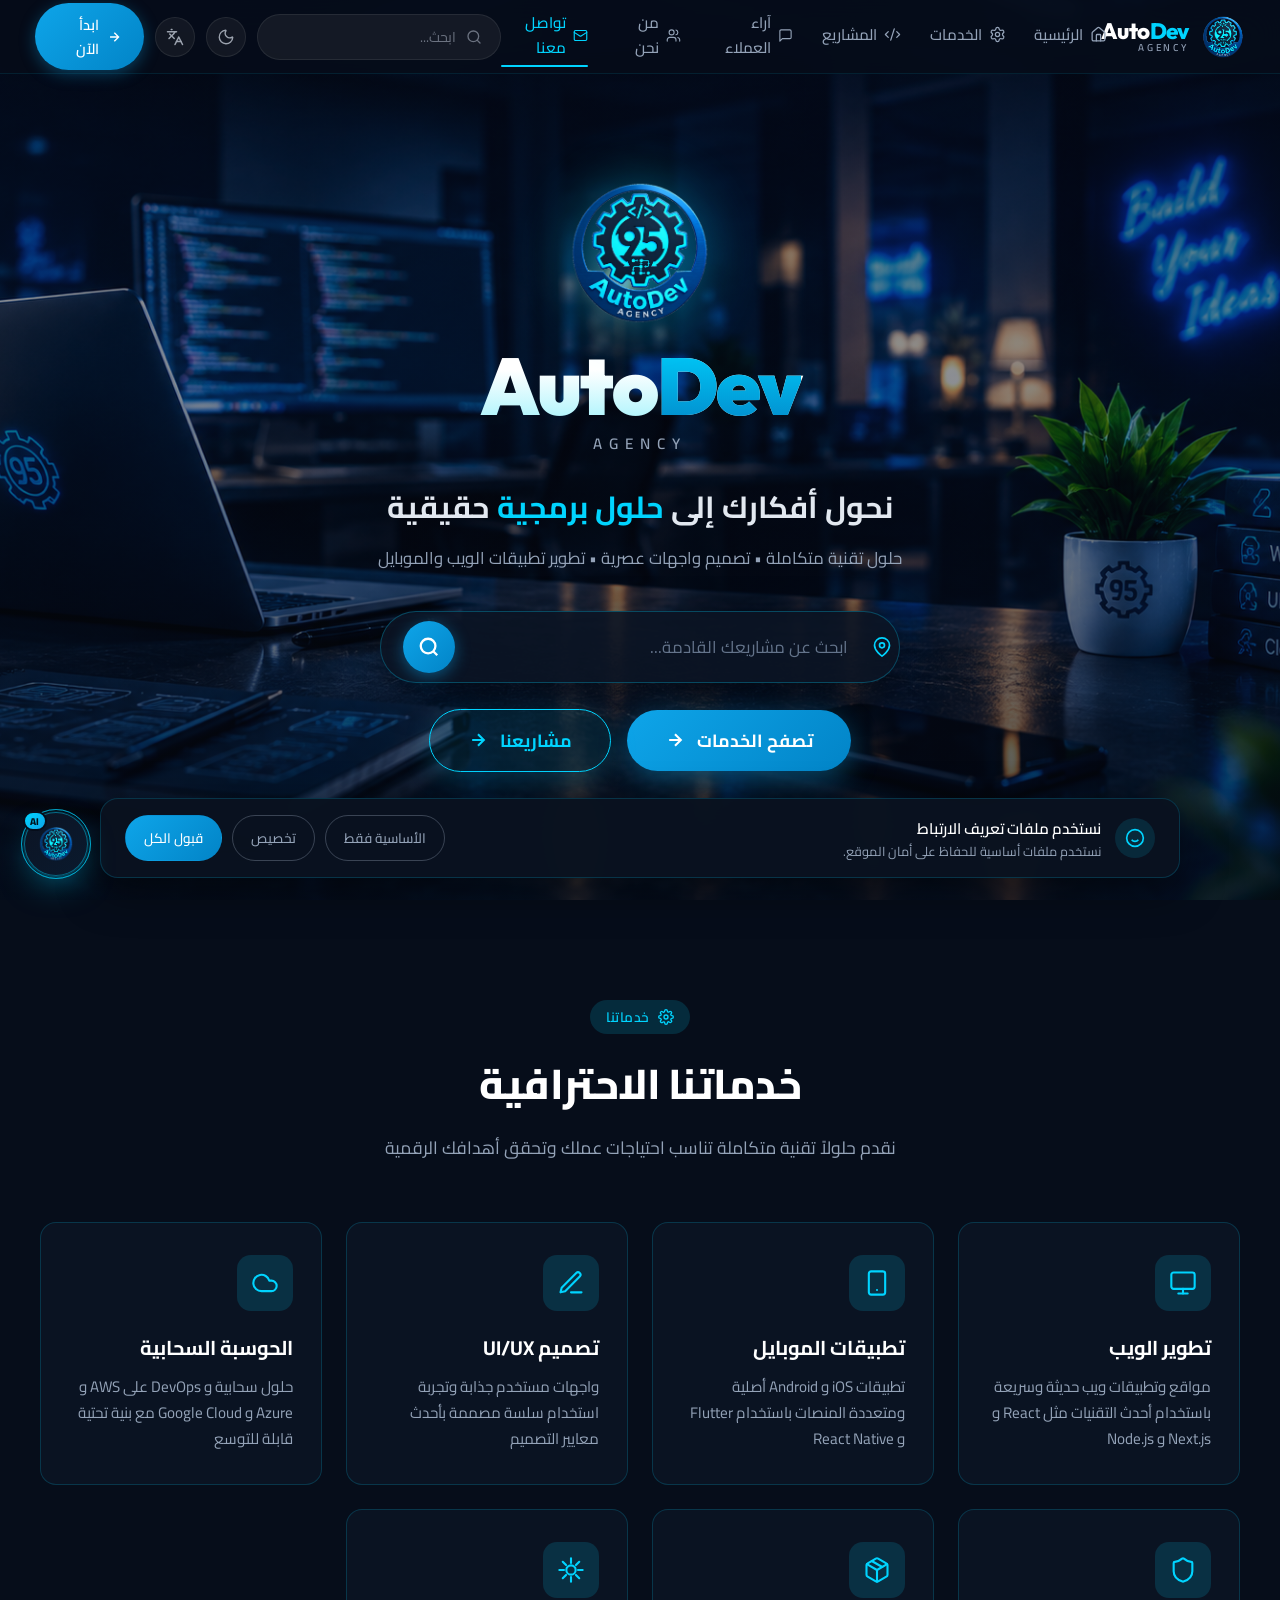
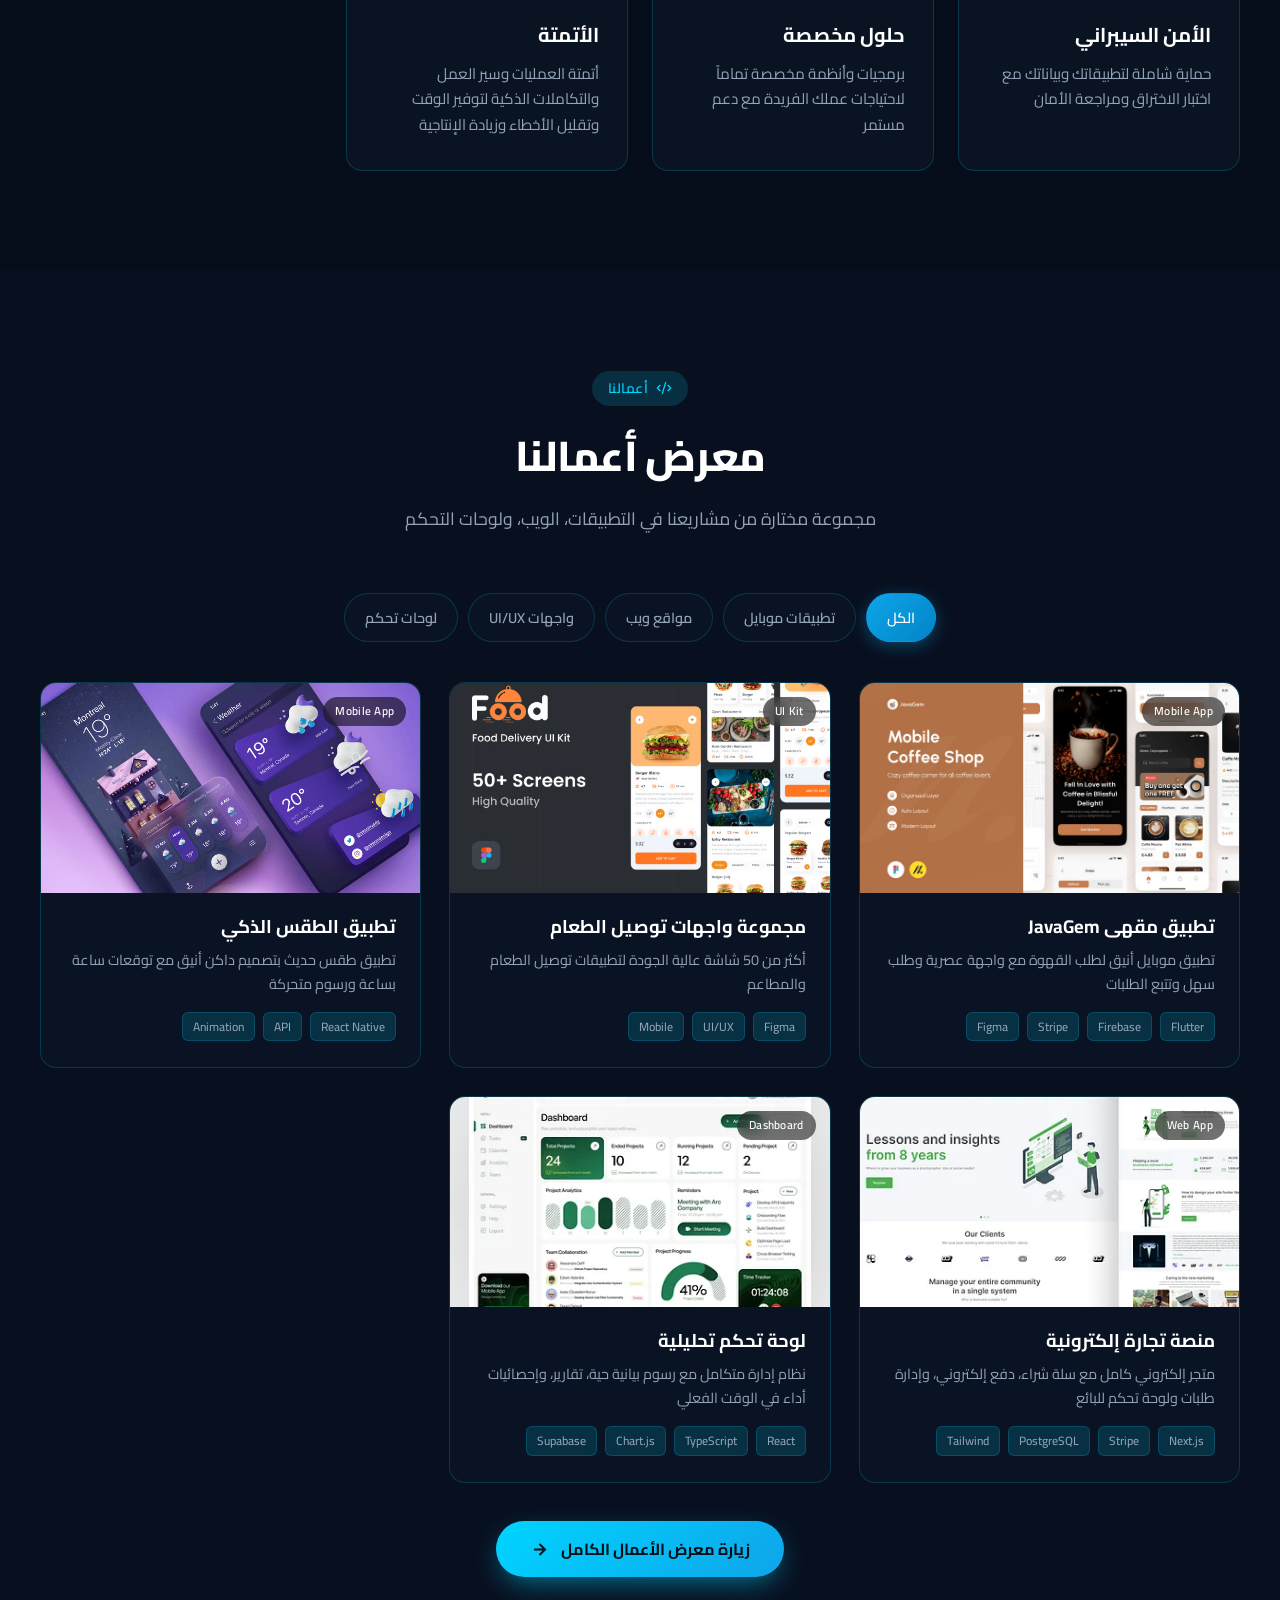
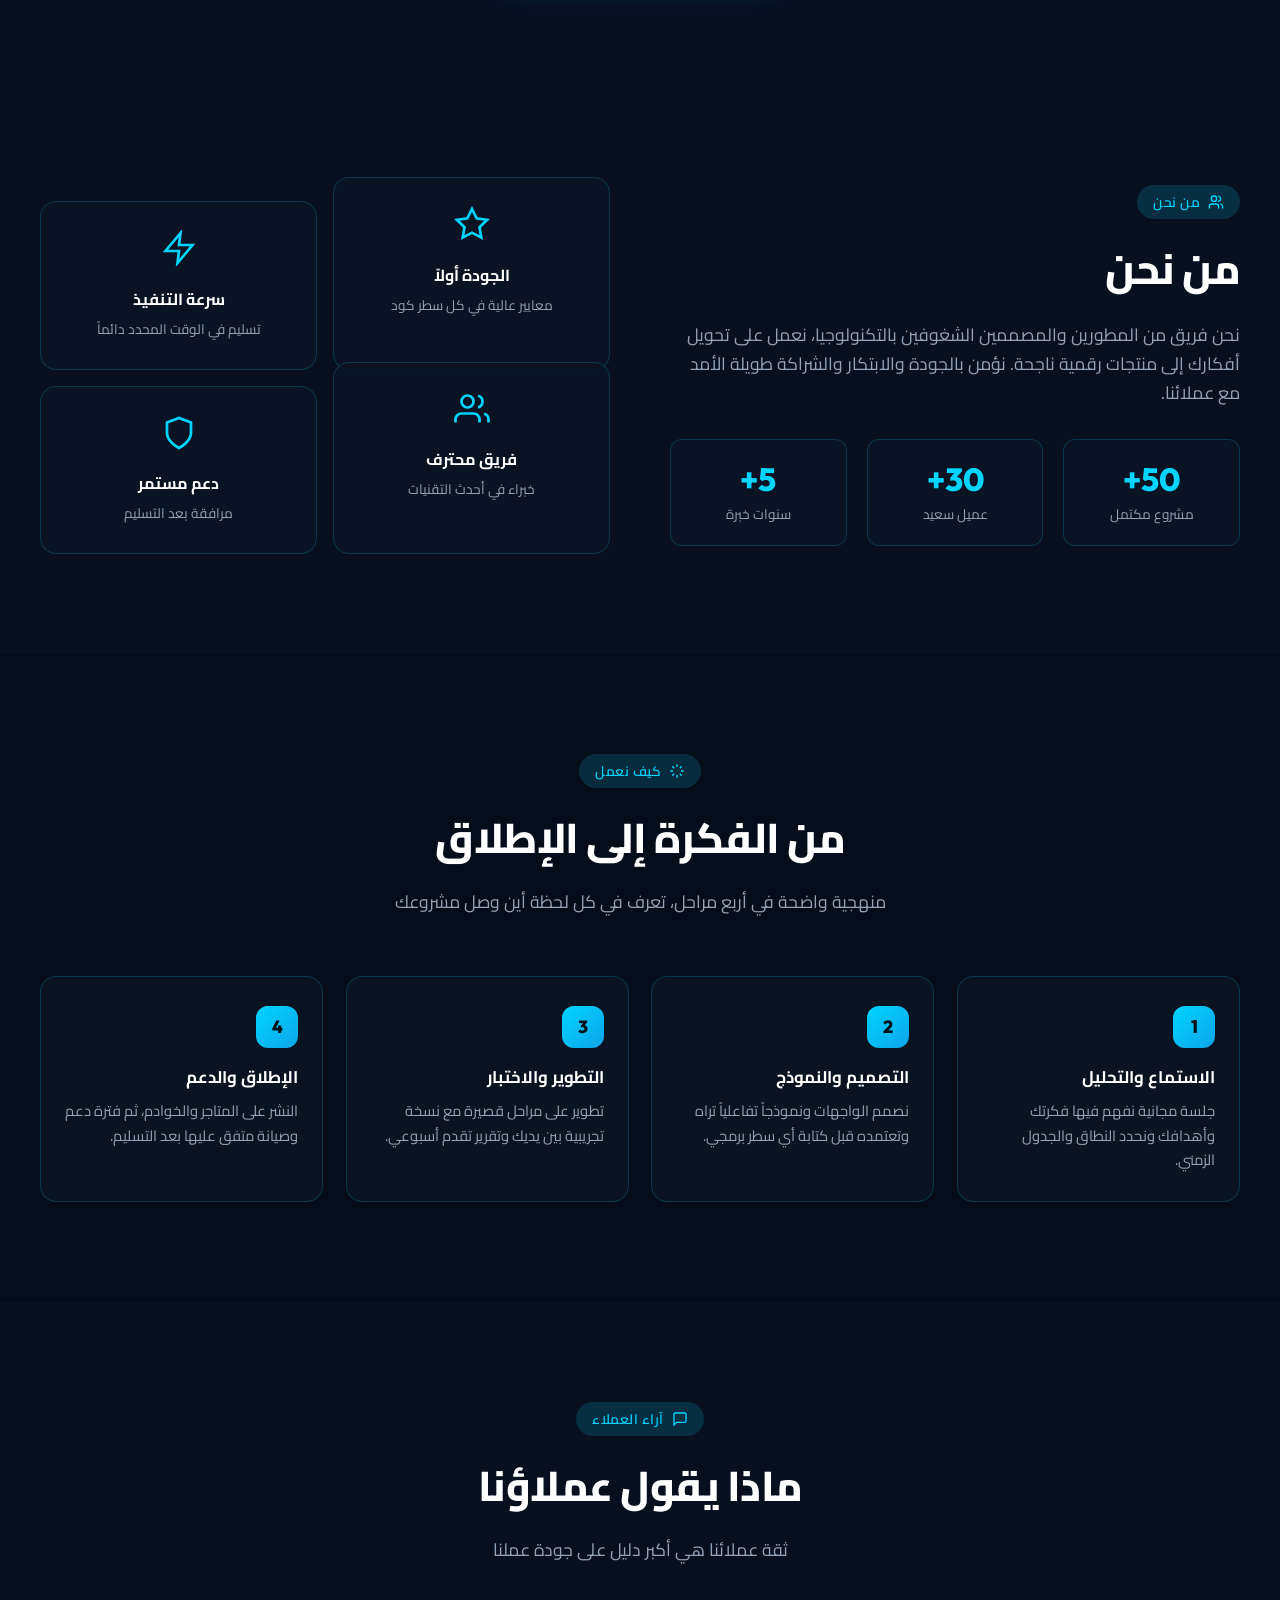
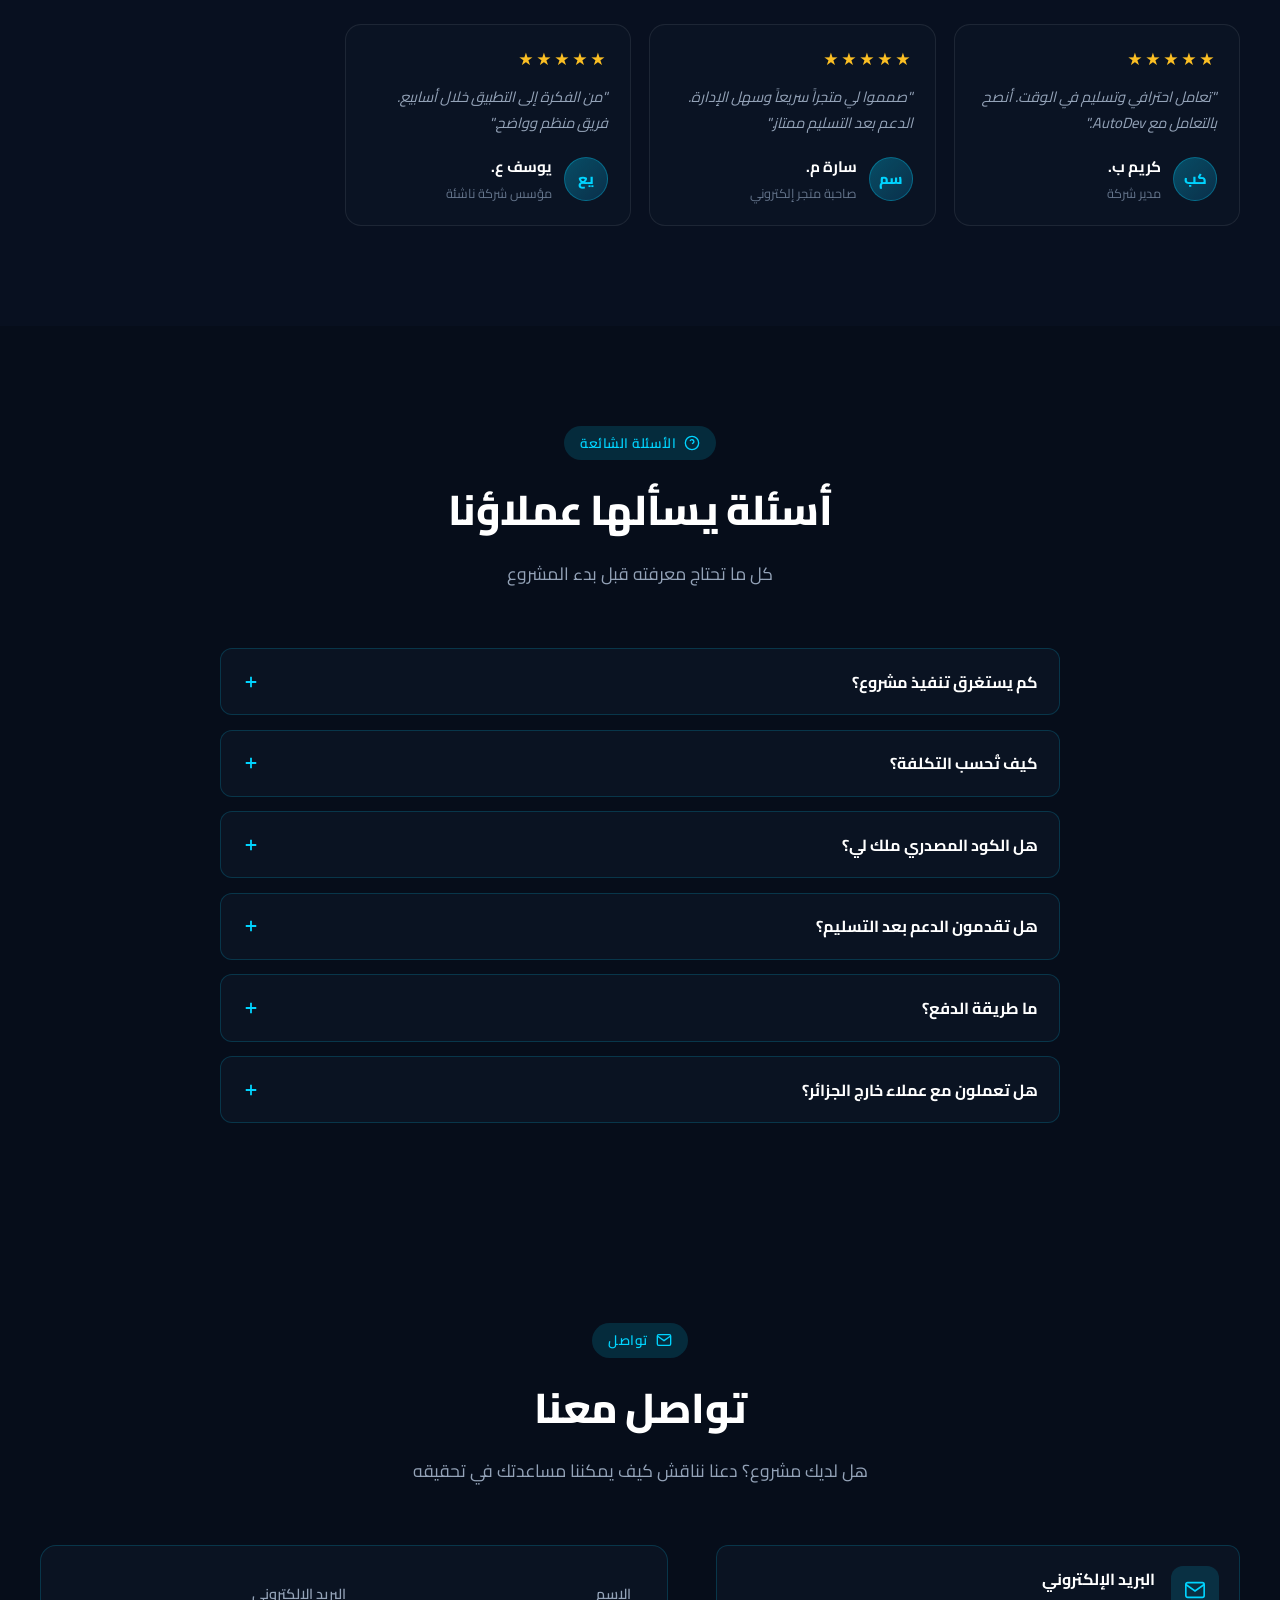
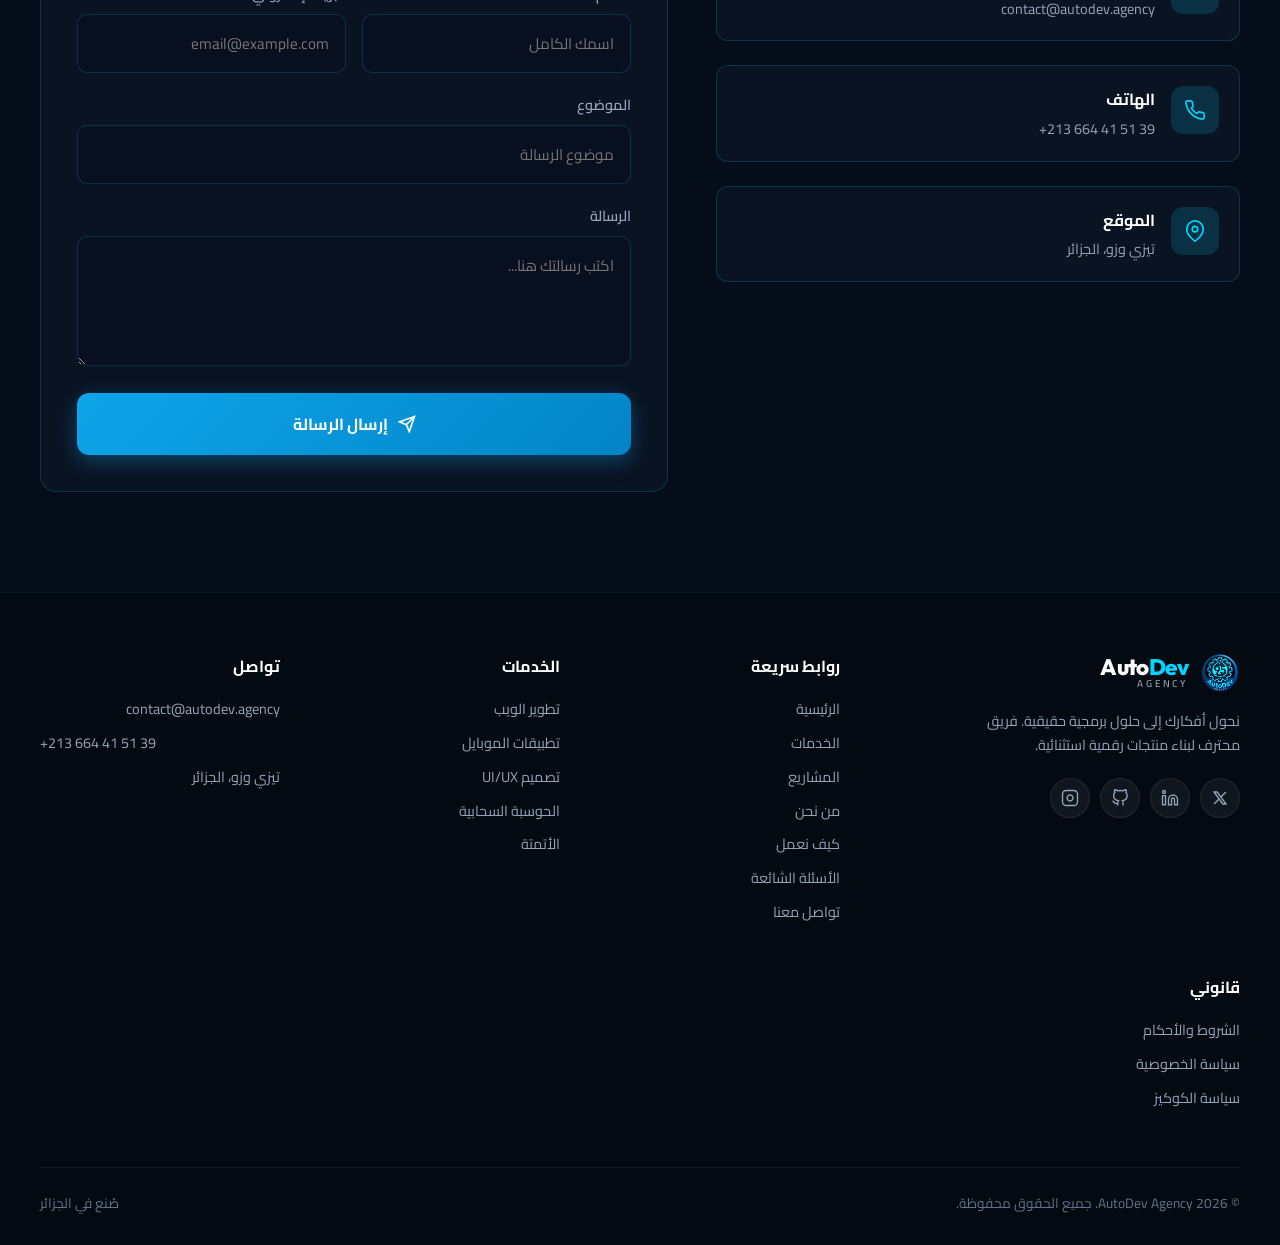
==== index.html @ 72cf80f8 "Add files via upload" ====
<!DOCTYPE html>
<html lang="ar" dir="rtl">
<head>
  <meta charset="UTF-8" />
  <meta name="viewport" content="width=device-width, initial-scale=1.0" />
  <title>AutoDev Agency | تطوير مواقع وتطبيقات في الجزائر — تيزي وزو</title>
  <meta name="description" content="AutoDev Agency وكالة برمجيات في تيزي وزو، الجزائر: تطوير مواقع، تطبيقات موبايل، لوحات تحكم، أتمتة وتصميم UI/UX باحتراف." />
  <meta name="keywords" content="تطوير مواقع الجزائر, تطبيقات موبايل, لوحات تحكم, برمجة تيزي وزو, UI UX, أتمتة, AutoDev Agency, agence web Algérie, développement mobile" />
  <meta name="author" content="AutoDev Agency" />
  <meta name="robots" content="index, follow, max-image-preview:large" />
  <meta name="googlebot" content="index, follow" />
  <link rel="canonical" href="https://autodev.agency/" />
  <meta name="geo.region" content="DZ-15" />
  <meta name="geo.placename" content="Tizi Ouzou" />
  <meta name="language" content="Arabic" />
  <link rel="alternate" hreflang="ar" href="https://autodev.agency/" />
  <link rel="alternate" hreflang="fr" href="https://autodev.agency/?lang=fr" />
  <link rel="alternate" hreflang="en" href="https://autodev.agency/?lang=en" />
  <link rel="alternate" hreflang="x-default" href="https://autodev.agency/" />

  <!-- Favicon -->
  <link rel="icon" href="assets/logo-transparent.png" type="image/png">
  <link rel="apple-touch-icon" href="assets/logo-transparent.png">
  <meta name="theme-color" content="#00d4ff">

  <!-- Open Graph / Facebook / WhatsApp / LinkedIn -->
  <meta property="og:type" content="website">
  <meta property="og:site_name" content="AutoDev Agency">
  <meta property="og:title" content="AutoDev Agency | تطوير مواقع وتطبيقات في الجزائر">
  <meta property="og:description" content="وكالة برمجيات في تيزي وزو: مواقع، تطبيقات موبايل، لوحات تحكم وأتمتة. AutoDev Agency — Algérie.">
  <meta property="og:image" content="assets/preview.png">
  <meta property="og:image:width" content="1686">
  <meta property="og:image:height" content="933">
  <meta property="og:image:alt" content="AutoDev Agency">
  <meta property="og:url" content="https://autodev.agency/">
  <meta property="og:locale" content="ar_AR">
  <meta property="og:locale:alternate" content="fr_FR">
  <meta property="og:locale:alternate" content="en_US">

  <!-- Twitter / X -->
  <meta name="twitter:card" content="summary_large_image">
  <meta name="twitter:title" content="AutoDev Agency | تطوير مواقع وتطبيقات في الجزائر">
  <meta name="twitter:description" content="وكالة برمجيات في تيزي وزو: مواقع، تطبيقات موبايل، لوحات تحكم وأتمتة. AutoDev Agency — Algérie.">
  <meta name="twitter:image" content="assets/preview.png">
  <link rel="preconnect" href="https://fonts.googleapis.com">
  <link rel="preconnect" href="https://fonts.gstatic.com" crossorigin>
  <link href="https://fonts.googleapis.com/css2?family=Cairo:wght@400;500;600;700;800;900&family=Inter:wght@400;500;600;700;800;900&family=Outfit:wght@500;600;700;800;900&display=swap" rel="stylesheet">
  <style>
    :root {
      --bg: #060d1a;
      --bg-alt: #081020;
      --bg-card: rgba(12, 20, 36, 0.9);
      --bg-card-solid: #0c1424;
      --cyan: #00d4ff;
      --cyan-dim: rgba(0, 212, 255, 0.15);
      --blue: #0ea5e9;
      --blue-dark: #0284c7;
      --orange: #f97316;
      --text: #ffffff;
      --text-sec: #94a3b8;
      --text-muted: #64748b;
      --border: rgba(0, 212, 255, 0.18);
      --header-h: 74px;
      --radius: 16px;
      --radius-sm: 12px;
      --shadow: 0 8px 32px rgba(0, 0, 0, 0.35);
      --shadow-sm: 0 4px 16px rgba(0, 0, 0, 0.2);
      --card-hover-shadow: 0 20px 40px rgba(0, 0, 0, 0.3), 0 0 40px rgba(0, 212, 255, 0.08);
    }

    * { margin: 0; padding: 0; box-sizing: border-box; }
    html { scroll-behavior: smooth; }

    body {
      font-family: 'Cairo', 'Inter', system-ui, sans-serif;
      background: var(--bg);
      color: var(--text);
      min-height: 100vh;
      overflow-x: hidden;
      line-height: 1.65;
    }

    img { max-width: 100%; display: block; }
    a { color: inherit; text-decoration: none; }
    button { font-family: inherit; cursor: pointer; border: none; background: none; }

    /* ========== HEADER ========== */
    .header {
      position: fixed;
      top: 0; left: 0; right: 0;
      height: var(--header-h);
      background: rgba(6, 13, 26, 0.92);
      backdrop-filter: blur(18px);
      border-bottom: 1px solid rgba(0, 212, 255, 0.1);
      z-index: 1000;
      display: flex;
      align-items: center;
      justify-content: space-between;
      padding: 0 2.2rem;
    }

    .logo-area {
      display: flex;
      align-items: center;
      gap: 12px;
    }

    .logo-icon {
      width: 44px;
      height: 44px;
      object-fit: contain;
    }

    .logo-text { display: flex; flex-direction: column; line-height: 1.05; }
    .logo-text .brand {
      font-family: 'Outfit', 'Inter', sans-serif;
      font-size: 1.4rem;
      font-weight: 800;
      letter-spacing: -0.6px;
    }
    .logo-text .brand span { color: var(--cyan); }
    .logo-text .agency {
      font-size: 0.62rem;
      font-weight: 600;
      letter-spacing: 2.8px;
      color: var(--text-sec);
      text-transform: uppercase;
    }

    .nav {
      display: flex;
      align-items: center;
      gap: 1.8rem;
    }

    .nav a {
      color: var(--text-sec);
      font-size: 0.95rem;
      font-weight: 500;
      display: flex;
      align-items: center;
      gap: 7px;
      transition: color 0.2s;
      position: relative;
      padding-bottom: 3px;
    }

    .nav a:hover, .nav a.active { color: var(--cyan); }
    .nav a.active::after {
      content: '';
      position: absolute;
      bottom: -4px; left: 0; right: 0;
      height: 2px;
      background: var(--cyan);
      border-radius: 2px;
    }
    .nav a svg { width: 17px; height: 17px; }

    .header-actions {
      display: flex;
      align-items: center;
      gap: 11px;
    }

    .search-header {
      display: flex;
      align-items: center;
      background: rgba(30, 35, 45, 0.6);
      border: 1px solid rgba(255, 255, 255, 0.08);
      border-radius: 50px;
      padding: 9px 18px;
      gap: 10px;
      min-width: 190px;
      transition: all 0.2s;
    }
    .search-header:focus-within {
      border-color: rgba(0, 212, 255, 0.4);
      background: rgba(30, 35, 45, 0.85);
    }
    .search-header input {
      background: transparent;
      border: none;
      outline: none;
      color: var(--text);
      font-size: 0.875rem;
      width: 100%;
      font-family: inherit;
    }
    .search-header input::placeholder { color: #6b7280; }
    .search-header svg { color: #6b7280; flex-shrink: 0; }

    .icon-btn {
      background: rgba(30, 35, 45, 0.55);
      border: 1px solid rgba(255, 255, 255, 0.08);
      border-radius: 50%;
      color: #9ca3af;
      width: 40px;
      height: 40px;
      display: flex;
      align-items: center;
      justify-content: center;
      transition: all 0.2s;
      flex-shrink: 0;
    }
    .icon-btn:hover {
      border-color: rgba(0, 212, 255, 0.35);
      color: var(--cyan);
      background: rgba(0, 212, 255, 0.08);
    }
    .icon-btn svg { width: 18px; height: 18px; }

    .btn-cta {
      background: linear-gradient(135deg, var(--blue), var(--blue-dark));
      color: white;
      border-radius: 50px;
      padding: 10px 22px;
      font-size: 0.9rem;
      font-weight: 600;
      display: flex;
      align-items: center;
      gap: 8px;
      transition: all 0.25s;
      box-shadow: 0 4px 16px rgba(14, 165, 233, 0.35);
    }
    .btn-cta:hover {
      transform: translateY(-1px);
      box-shadow: 0 6px 22px rgba(14, 165, 233, 0.5);
    }

    /* Language */
    .lang-switcher { position: relative; }
    .lang-dropdown {
      position: absolute;
      top: calc(100% + 10px);
      right: 0;
      background: #1c1f26;
      border: 1px solid rgba(255, 255, 255, 0.08);
      border-radius: 14px;
      min-width: 180px;
      opacity: 0;
      visibility: hidden;
      transform: translateY(-8px) scale(0.96);
      transition: all 0.22s cubic-bezier(0.16, 1, 0.3, 1);
      z-index: 200;
      box-shadow: 0 16px 40px rgba(0,0,0,0.45);
      padding: 6px;
    }
    [dir="ltr"] .lang-dropdown { right: auto; left: 0; }
    .lang-switcher.open .lang-dropdown {
      opacity: 1;
      visibility: visible;
      transform: translateY(0) scale(1);
    }
    .lang-dropdown button {
      width: 100%;
      color: #9ca3af;
      padding: 11px 14px;
      font-size: 0.9rem;
      display: flex;
      align-items: center;
      gap: 12px;
      border-radius: 10px;
      transition: all 0.15s;
    }
    .lang-dropdown button:hover { background: rgba(255,255,255,0.06); color: #e5e7eb; }
    .lang-dropdown button.active { background: rgba(14, 165, 233, 0.12); color: #0ea5e9; }
    .lang-dropdown .flag-icon {
      width: 32px; height: 32px; min-width: 32px;
      display: flex; align-items: center; justify-content: center;
      border-radius: 50%; overflow: hidden; flex-shrink: 0;
      border: 1px solid rgba(255,255,255,0.1);
    }
    .lang-dropdown .flag-icon svg {
      width: 100%; height: 100%;
      transform: scale(1.35);
      border-radius: 50%;
    }
    .lang-dropdown .lang-name { flex: 1; text-align: start; font-weight: 500; }
    .lang-dropdown .lang-code { font-size: 0.75rem; font-weight: 600; opacity: 0.6; }

    /* Theme Modal */
    .modal-overlay {
      position: fixed; inset: 0;
      background: rgba(0, 0, 0, 0.6);
      backdrop-filter: blur(8px);
      z-index: 9999;
      display: flex; align-items: center; justify-content: center;
      opacity: 0; visibility: hidden; pointer-events: none;
      transition: all 0.25s ease;
    }
    .modal-overlay.open { opacity: 1; visibility: visible; pointer-events: auto; }
    .theme-modal {
      background: #1c1f26;
      border: 1px solid rgba(255,255,255,0.08);
      border-radius: 16px;
      width: 320px;
      padding: 20px;
      box-shadow: 0 20px 50px rgba(0,0,0,0.5);
      transform: scale(0.95);
      transition: transform 0.25s;
    }
    .modal-overlay.open .theme-modal { transform: scale(1); }
    .theme-modal-header {
      display: flex; align-items: center; justify-content: space-between;
      margin-bottom: 18px;
    }
    .theme-modal-header h3 {
      font-size: 1rem; font-weight: 600;
      display: flex; align-items: center; gap: 8px; color: #e5e7eb;
    }
    .theme-modal-close {
      color: #9ca3af; width: 28px; height: 28px;
      display: flex; align-items: center; justify-content: center;
      border-radius: 8px; transition: all 0.15s;
    }
    .theme-modal-close:hover { background: rgba(255,255,255,0.08); color: white; }
    .theme-options {
      display: grid; grid-template-columns: 1fr 1fr;
      gap: 10px; margin-bottom: 18px;
    }
    .theme-option {
      background: #272b33;
      border: 2px solid transparent;
      border-radius: 12px;
      padding: 16px 10px;
      display: flex; flex-direction: column; align-items: center; gap: 8px;
      color: #9ca3af; font-size: 0.85rem; font-weight: 500;
      transition: all 0.2s;
    }
    .theme-option:hover { background: #2f343e; color: #e5e7eb; }
    .theme-option.active {
      border-color: #0ea5e9;
      background: rgba(14, 165, 233, 0.12);
      color: #0ea5e9;
    }
    .theme-option svg { width: 22px; height: 22px; }
    .theme-done-btn {
      width: 100%;
      background: linear-gradient(135deg, #0ea5e9, #0284c7);
      color: white;
      border-radius: 12px;
      padding: 13px;
      font-size: 0.95rem; font-weight: 600;
      display: flex; align-items: center; justify-content: center; gap: 8px;
      transition: all 0.2s;
      box-shadow: 0 4px 14px rgba(14, 165, 233, 0.35);
    }
    .theme-done-btn:hover {
      background: linear-gradient(135deg, #0284c7, #0369a1);
    }

    /* Hamburger */
    .hamburger {
      display: none;
      align-items: center; justify-content: center;
      width: 40px; height: 40px;
      background: rgba(30, 35, 45, 0.7);
      border: 1px solid rgba(255,255,255,0.08);
      border-radius: 50%;
      transition: all 0.25s;
      z-index: 1100;
    }
    .hamburger:hover { border-color: rgba(0,212,255,0.35); background: rgba(0,212,255,0.08); }
    .hamburger svg { width: 22px; height: 22px; color: #9ca3af; transition: all 0.3s; }
    .hamburger:hover svg, .hamburger.active svg { color: #00d4ff; }
    .hamburger.active svg { transform: rotate(180deg); }

    .mobile-menu {
      position: fixed; top: 0; right: -100%;
      width: min(320px, 85vw); height: 100vh;
      background: #0c1220;
      border-left: 1px solid rgba(0,212,255,0.12);
      z-index: 1050;
      padding: 90px 24px 40px;
      transition: right 0.35s cubic-bezier(0.16, 1, 0.3, 1);
      display: flex; flex-direction: column; gap: 8px;
      box-shadow: -20px 0 50px rgba(0,0,0,0.5);
      overflow-y: auto;
    }
    [dir="rtl"] .mobile-menu {
      right: auto; left: -100%;
      border-left: none;
      border-right: 1px solid rgba(0,212,255,0.12);
      box-shadow: 20px 0 50px rgba(0,0,0,0.5);
      transition: left 0.35s cubic-bezier(0.16, 1, 0.3, 1);
    }
    .mobile-menu.open { right: 0; }
    [dir="rtl"] .mobile-menu.open { left: 0; }
    .mobile-menu-overlay {
      position: fixed; inset: 0;
      background: rgba(0,0,0,0.55);
      backdrop-filter: blur(4px);
      z-index: 1040;
      opacity: 0; visibility: hidden;
      transition: all 0.3s;
    }
    .mobile-menu-overlay.open { opacity: 1; visibility: visible; }
    .mobile-menu a {
      display: flex; align-items: center; gap: 14px;
      padding: 14px 16px;
      color: #94a3b8;
      font-size: 1.05rem; font-weight: 500;
      border-radius: 12px;
      transition: all 0.2s;
    }
    .mobile-menu a:hover, .mobile-menu a.active {
      background: rgba(0,212,255,0.1); color: #00d4ff;
    }
    .mobile-menu a svg { width: 20px; height: 20px; flex-shrink: 0; }
    .mobile-menu-divider {
      height: 1px; background: rgba(255,255,255,0.06); margin: 12px 0;
    }

    /* ========== HERO ========== */
    .hero {
      position: relative;
      min-height: 100vh;
      padding-top: var(--header-h);
      display: flex;
      align-items: center;
      justify-content: center;
      overflow: hidden;
      background-color: #060d1a;
      background-image: url('assets/hero-bg.png');
      background-size: cover;
      background-position: center center;
      background-repeat: no-repeat;
    }
    .hero-overlay {
      position: absolute; inset: 0;
      background: linear-gradient(180deg, rgba(5,10,20,0.55) 0%, rgba(5,10,20,0.45) 40%, rgba(5,10,20,0.7) 100%);
      z-index: 1;
      pointer-events: none;
    }
    .hero-content {
      position: relative;
      z-index: 10;
      text-align: center;
      max-width: 860px;
      padding: 2.5rem 1.5rem 4rem;
      width: 100%;
    }
    .hero-logo-wrap {
      margin-bottom: 1.1rem;
      animation: float 7s ease-in-out infinite;
    }
    .hero-logo {
      width: 150px; height: 150px;
      object-fit: contain;
      filter: drop-shadow(0 0 28px rgba(0,212,255,0.45));
      margin: 0 auto;
    }
    @keyframes float {
      0%, 100% { transform: translateY(0); }
      50% { transform: translateY(-14px); }
    }
    .hero-brand {
      font-family: 'Outfit', 'Inter', sans-serif;
      font-size: clamp(3rem, 8vw, 5rem);
      font-weight: 900;
      letter-spacing: -2px;
      line-height: 1;
      margin-bottom: 0.35rem;
      background: linear-gradient(180deg, #ffffff 30%, #a5f3fc 100%);
      -webkit-background-clip: text;
      -webkit-text-fill-color: transparent;
      background-clip: text;
    }
    .hero-brand span {
      background: linear-gradient(180deg, var(--cyan) 0%, #0284c7 100%);
      -webkit-background-clip: text;
      -webkit-text-fill-color: transparent;
      background-clip: text;
    }
    .hero-agency {
      font-size: 0.95rem; font-weight: 600;
      letter-spacing: 7px; color: var(--text-sec);
      text-transform: uppercase; margin-bottom: 1.8rem;
    }
    .hero-title {
      font-size: clamp(1.35rem, 3.5vw, 1.9rem);
      font-weight: 700; margin-bottom: 1rem;
      line-height: 1.45; color: #e2e8f0;
    }
    .hero-title .highlight { color: var(--cyan); }
    .hero-subtitle {
      font-size: 1.05rem; color: var(--text-sec);
      margin-bottom: 2.4rem; max-width: 580px;
      margin-left: auto; margin-right: auto;
    }
    .search-bar {
      display: flex; align-items: center;
      background: rgba(12, 20, 36, 0.9);
      border: 1px solid rgba(0, 212, 255, 0.28);
      border-radius: 60px;
      padding: 7px 7px 7px 22px;
      max-width: 520px;
      margin: 0 auto 1.6rem;
      box-shadow: 0 10px 40px rgba(0,0,0,0.35);
      transition: all 0.3s;
    }
    .search-bar:focus-within {
      border-color: var(--cyan);
      box-shadow: 0 0 0 4px rgba(0,212,255,0.12), 0 12px 40px rgba(0,0,0,0.4);
    }
    .search-bar .loc-icon { color: var(--cyan); margin-left: 10px; flex-shrink: 0; }
    [dir="ltr"] .search-bar .loc-icon { margin-left: 0; margin-right: 10px; }
    .search-bar input {
      flex: 1; background: transparent; border: none; outline: none;
      color: var(--text); font-size: 1.05rem; padding: 12px 14px;
      font-family: inherit; text-align: right;
    }
    [dir="ltr"] .search-bar input { text-align: left; }
    .search-bar input::placeholder { color: var(--text-muted); }
    .search-bar button {
      background: linear-gradient(135deg, #0ea5e9, #0284c7);
      width: 52px; height: 52px; border-radius: 50%;
      display: flex; align-items: center; justify-content: center;
      transition: all 0.25s;
      box-shadow: 0 4px 16px rgba(14,165,233,0.45);
      flex-shrink: 0;
    }
    .search-bar button:hover { transform: scale(1.07); }
    .search-bar button svg { color: white; width: 22px; height: 22px; }
    .btn-browse {
      background: linear-gradient(135deg, #0ea5e9, #0284c7);
      color: white;
      border-radius: 60px;
      padding: 16px 38px;
      font-size: 1.1rem; font-weight: 700;
      display: inline-flex; align-items: center; gap: 12px;
      transition: all 0.25s;
      box-shadow: 0 8px 28px rgba(14,165,233,0.4);
    }
    .btn-browse:hover {
      transform: translateY(-3px);
      box-shadow: 0 14px 36px rgba(14,165,233,0.55);
    }
    .btn-browse svg { width: 20px; height: 20px; transition: transform 0.25s; }
    .btn-browse:hover svg { transform: translateX(-4px); }
    [dir="ltr"] .btn-browse:hover svg { transform: translateX(4px); }

    .hero-actions {
      display: flex;
      flex-wrap: wrap;
      align-items: center;
      justify-content: center;
      gap: 16px;
    }
    .btn-projects {
      background: rgba(0, 212, 255, 0.08);
      color: var(--cyan);
      border: 1.5px solid var(--cyan);
      border-radius: 60px;
      padding: 16px 38px;
      font-size: 1.1rem; font-weight: 700;
      display: inline-flex; align-items: center; gap: 12px;
      transition: all 0.25s;
      box-shadow: 0 8px 28px rgba(0, 212, 255, 0.18);
    }
    .btn-projects:hover {
      background: var(--cyan);
      color: #041020;
      transform: translateY(-3px);
      box-shadow: 0 14px 36px rgba(0, 212, 255, 0.45);
    }
    .btn-projects svg { width: 20px; height: 20px; transition: transform 0.25s; }
    .btn-projects:hover svg { transform: translateX(-4px); }
    [dir="ltr"] .btn-projects:hover svg { transform: translateX(4px); }

    /* View full portfolio — inside the Projects section */
    .portfolio-cta{
      display:flex; justify-content:center; margin-top:2.4rem;
    }
    .btn-portfolio{
      position:relative; overflow:hidden;
      display:inline-flex; align-items:center; gap:12px;
      padding:15px 34px; border-radius:60px; font-size:1rem; font-weight:700;
      color:#001018; background:linear-gradient(135deg,var(--cyan),var(--blue));
      box-shadow:0 10px 30px -8px rgba(0,212,255,.6); transition:transform .25s, box-shadow .25s;
    }
    .btn-portfolio:hover{ transform:translateY(-3px); box-shadow:0 16px 38px -8px rgba(0,212,255,.8); }
    .btn-portfolio svg{ width:19px; height:19px; transition:transform .25s; }
    .btn-portfolio:hover svg{ transform:translateX(-4px); }
    [dir="ltr"] .btn-portfolio:hover svg{ transform:translateX(4px); }

    /* ========== SECTIONS COMMON ========== */
    .section {
      padding: 100px 2rem;
      position: relative;
    }
    .container {
      max-width: 1200px;
      margin: 0 auto;
    }
    .section-header {
      text-align: center;
      margin-bottom: 60px;
    }
    .section-badge {
      display: inline-flex;
      align-items: center;
      gap: 8px;
      background: var(--cyan-dim);
      color: var(--cyan);
      font-size: 0.85rem;
      font-weight: 600;
      padding: 6px 16px;
      border-radius: 50px;
      margin-bottom: 16px;
      letter-spacing: 0.5px;
    }
    .section-title {
      font-family: 'Outfit', 'Cairo', sans-serif;
      font-size: clamp(1.8rem, 4vw, 2.6rem);
      font-weight: 800;
      margin-bottom: 14px;
      letter-spacing: -0.5px;
    }
    .section-desc {
      color: var(--text-sec);
      font-size: 1.1rem;
      max-width: 560px;
      margin: 0 auto;
    }

    /* ========== SERVICES ========== */
    .services { background: var(--bg); }
    .services-grid {
      display: grid;
      grid-template-columns: repeat(auto-fit, minmax(280px, 1fr));
      gap: 24px;
    }
    .service-card {
      background: var(--bg-card);
      border: 1px solid var(--border);
      border-radius: var(--radius);
      padding: 32px 28px;
      transition: all 0.3s;
      position: relative;
      overflow: hidden;
    }
    .service-card::before {
      content: '';
      position: absolute;
      top: 0; left: 0; right: 0;
      height: 3px;
      background: linear-gradient(90deg, var(--cyan), var(--blue));
      opacity: 0;
      transition: opacity 0.3s;
    }
    .service-card:hover {
      transform: translateY(-6px);
      border-color: var(--cyan);
      box-shadow: var(--card-hover-shadow);
      opacity: 1;
    }
    .service-card:hover::before { opacity: 1; }
    .service-icon {
      width: 56px; height: 56px;
      background: var(--cyan-dim);
      border-radius: 14px;
      display: flex; align-items: center; justify-content: center;
      margin-bottom: 20px;
      color: var(--cyan);
    }
    .service-icon svg { width: 28px; height: 28px; }
    .service-card h3 {
      font-size: 1.25rem;
      font-weight: 700;
      margin-bottom: 10px;
    }
    .service-card p {
      color: var(--text-sec);
      font-size: 0.95rem;
      line-height: 1.7;
    }

    /* ========== PROJECTS / PORTFOLIO ========== */
    .projects { background: var(--bg-alt, #081020); }
    .portfolio-filters {
      display: flex;
      flex-wrap: wrap;
      gap: 10px;
      justify-content: center;
      margin: 0 auto 40px;
      max-width: 720px;
    }
    .filter-btn {
      padding: 10px 20px;
      border-radius: 50px;
      font-size: 0.9rem;
      font-weight: 600;
      font-family: inherit;
      color: var(--text-sec);
      background: var(--bg-card);
      border: 1px solid var(--border);
      transition: all 0.25s;
      cursor: pointer;
    }
    .filter-btn:hover {
      color: var(--text);
      border-color: var(--cyan);
    }
    .filter-btn.active {
      background: linear-gradient(135deg, var(--blue), var(--blue-dark));
      color: #fff;
      border-color: transparent;
      box-shadow: 0 4px 16px rgba(14, 165, 233, 0.35);
    }
    .projects-grid {
      display: grid;
      grid-template-columns: repeat(auto-fill, minmax(300px, 1fr));
      gap: 28px;
    }
    .project-card {
      background: var(--bg-card);
      border: 1px solid var(--border);
      border-radius: var(--radius);
      overflow: hidden;
      transition: all 0.35s cubic-bezier(0.4, 0, 0.2, 1);
      opacity: 1;
      transform: scale(1);
    }
    .project-card.is-hidden {
      display: none;
    }
    .project-card:hover {
      transform: translateY(-8px);
      border-color: var(--cyan);
      box-shadow: var(--card-hover-shadow);
    }
    .project-img {
      height: 210px;
      background: linear-gradient(135deg, #0c1a2e 0%, #0a2540 50%, #0c1a2e 100%);
      display: flex; align-items: center; justify-content: center;
      position: relative;
      overflow: hidden;
    }
    .project-img.placeholder-web {
      background: linear-gradient(135deg, #0c4a6e 0%, #0369a1 50%, #0ea5e9 100%);
    }
    .project-img.placeholder-dash {
      background: linear-gradient(135deg, #064e3b 0%, #047857 50%, #10b981 100%);
    }
    .project-img img {
      width: 100%;
      height: 100%;
      object-fit: cover;
      object-position: center;
      transition: transform 0.45s ease;
    }
    .project-card:hover .project-img img {
      transform: scale(1.06);
    }
    .project-img svg {
      width: 56px; height: 56px;
      color: rgba(255,255,255,0.85);
      opacity: 0.9;
    }
    .project-img .project-tag {
      position: absolute;
      top: 14px; right: 14px;
      background: rgba(0, 0, 0, 0.55);
      backdrop-filter: blur(8px);
      color: #fff;
      font-size: 0.72rem;
      font-weight: 600;
      padding: 5px 12px;
      border-radius: 50px;
      z-index: 2;
      letter-spacing: 0.3px;
    }
    [dir="ltr"] .project-img .project-tag { right: auto; left: 14px; }
    .project-body { padding: 22px 24px 26px; }
    .project-body h3 {
      font-size: 1.15rem;
      font-weight: 700;
      margin-bottom: 8px;
      line-height: 1.35;
    }
    .project-body p {
      color: var(--text-sec);
      font-size: 0.9rem;
      margin-bottom: 16px;
      line-height: 1.65;
    }
    .project-tech {
      display: flex; flex-wrap: wrap; gap: 8px;
    }
    .project-tech span {
      background: var(--cyan-dim);
      color: var(--text-sec);
      font-size: 0.75rem;
      font-weight: 500;
      padding: 4px 10px;
      border-radius: 6px;
      border: 1px solid var(--border);
    }
    
    .project-body .btn-more-details{
      display:inline-flex;align-items:center;gap:6px;
      margin-top:14px;padding:8px 14px;border-radius:8px;
      font-size:0.82rem;font-weight:600;
      background:rgba(0,212,255,0.12);color:var(--cyan);
      border:1px solid rgba(0,212,255,0.25);
      transition:all .2s;cursor:pointer;
    }
    .project-body .btn-more-details:hover{
      background:rgba(0,212,255,0.22);transform:translateY(-1px);
    }
    .project-body .btn-more-details svg{width:15px;height:15px}

    
    .project-preview-overlay{
      position:fixed;inset:0;z-index:500;
      background:rgba(0,0,0,.65);backdrop-filter:blur(6px);
      display:none;align-items:center;justify-content:center;padding:20px;
    }
    .project-preview-overlay.open{display:flex}
    .project-preview-modal{
      background:var(--bg-card,#0d1526);border:1px solid rgba(255,255,255,.1);
      border-radius:16px;max-width:480px;width:100%;overflow:hidden;
      box-shadow:0 24px 64px rgba(0,0,0,.5);animation:ppIn .2s ease;
    }
    @keyframes ppIn{from{opacity:0;transform:scale(.96)}to{opacity:1;transform:none}}
    .project-preview-modal img{width:100%;height:220px;object-fit:cover;display:block;background:#0a1220}
    .project-preview-body{padding:22px 24px 26px;text-align:center}
    .project-preview-body h3{font-size:1.2rem;font-weight:700;margin-bottom:16px;color:var(--text,#f1f5f9)}
    .project-preview-actions{display:flex;gap:10px;justify-content:center;flex-wrap:wrap}
    .project-preview-actions .btn-more{
      display:inline-flex;align-items:center;gap:8px;
      padding:11px 20px;border-radius:10px;font-weight:600;font-size:.9rem;
      background:linear-gradient(135deg,#00d4ff,#0ea5e9);color:#041018;border:none;cursor:pointer;
      text-decoration:none;transition:transform .15s,box-shadow .15s;
    }
    .project-preview-actions .btn-more:hover{transform:translateY(-1px);box-shadow:0 8px 24px rgba(0,212,255,.35)}
    .project-preview-actions .btn-close-pp{
      padding:11px 18px;border-radius:10px;font-weight:600;font-size:.9rem;
      background:transparent;border:1px solid rgba(255,255,255,.15);color:var(--text-sec,#94a3b8);cursor:pointer;
    }
    .project-preview-actions .btn-close-pp:hover{background:rgba(255,255,255,.06);color:#fff}

    .project-preview-tag{
      display:inline-block;font-size:.72rem;font-weight:700;color:var(--cyan);
      background:rgba(0,212,255,.12);padding:4px 10px;border-radius:999px;margin-bottom:10px;
    }
    .project-preview-desc{
      color:var(--text-sec,#94a3b8);font-size:.9rem;line-height:1.65;margin:0 0 14px;text-align:center;
    }
    .project-preview-tech{
      display:flex;flex-wrap:wrap;gap:6px;justify-content:center;margin-bottom:18px;
    }
    .project-preview-tech span{
      font-size:.72rem;padding:4px 10px;border-radius:999px;
      border:1px solid rgba(255,255,255,.1);color:var(--text-sec,#94a3b8);
    }
    .project-preview-modal{max-width:520px}
    .project-preview-modal img{height:240px}

    .project-card{cursor:pointer}

    .portfolio-empty {
      display: none;
      text-align: center;
      padding: 48px 20px;
      color: var(--text-sec);
      grid-column: 1 / -1;
    }
    .portfolio-empty.show { display: block; }

    /* ========== ABOUT ========== */
    .about { background: var(--bg-alt); }
    .about-grid {
      display: grid;
      grid-template-columns: 1fr 1fr;
      gap: 60px;
      align-items: center;
    }
    .about-content .section-badge { margin-bottom: 16px; }
    .about-content .section-title { text-align: start; margin-bottom: 16px; }
    .about-content .section-desc { text-align: start; margin: 0 0 28px; max-width: none; }
    .about-stats {
      display: grid;
      grid-template-columns: repeat(3, 1fr);
      gap: 20px;
      margin-top: 32px;
    }
    .stat-item {
      text-align: center;
      padding: 20px 12px;
      background: var(--bg-card);
      border: 1px solid var(--border);
      border-radius: var(--radius-sm);
    }
    .stat-num {
      font-family: 'Outfit', sans-serif;
      font-size: 2rem;
      font-weight: 800;
      color: var(--cyan);
      line-height: 1.2;
    }
    .stat-label {
      font-size: 0.85rem;
      color: var(--text-sec);
      margin-top: 4px;
    }
    .about-visual {
      display: grid;
      grid-template-columns: 1fr 1fr;
      gap: 16px;
    }
    .about-box {
      background: var(--bg-card);
      border: 1px solid var(--border);
      border-radius: var(--radius);
      padding: 28px 22px;
      text-align: center;
      transition: all 0.3s;
    }
    .about-box:hover {
      border-color: var(--cyan);
      transform: translateY(-4px);
      box-shadow: var(--shadow-sm);
    }
    .about-box:nth-child(2) { margin-top: 24px; }
    .about-box:nth-child(3) { margin-top: -24px; }
    .about-box svg {
      width: 36px; height: 36px;
      color: var(--cyan);
      margin-bottom: 12px;
    }
    .about-box h4 {
      font-size: 1rem;
      font-weight: 700;
      margin-bottom: 6px;
    }
    .about-box p {
      font-size: 0.85rem;
      color: var(--text-sec);
    }

    /* ========== CONTACT ========== */
    .contact { background: var(--bg); }
    .contact-grid {
      display: grid;
      grid-template-columns: 1fr 1.2fr;
      gap: 48px;
    }
    .contact-info { display: flex; flex-direction: column; gap: 24px; }
    .contact-item {
      display: flex;
      align-items: flex-start;
      gap: 16px;
      padding: 20px;
      background: var(--bg-card);
      border: 1px solid var(--border);
      border-radius: var(--radius-sm);
      transition: all 0.25s;
    }
    .contact-item:hover { border-color: var(--cyan); }
    .contact-item-icon {
      width: 48px; height: 48px;
      background: var(--cyan-dim);
      border-radius: 12px;
      display: flex; align-items: center; justify-content: center;
      color: var(--cyan);
      flex-shrink: 0;
    }
    .contact-item-icon svg { width: 22px; height: 22px; }
    .contact-item h4 { font-size: 1rem; font-weight: 700; margin-bottom: 4px; }
    .contact-item p { font-size: 0.9rem; color: var(--text-sec); }
    .contact-form {
      background: var(--bg-card);
      border: 1px solid var(--border);
      border-radius: var(--radius);
      padding: 36px;
    }
    .form-group { margin-bottom: 20px; }
    .form-group label {
      display: block;
      font-size: 0.9rem;
      font-weight: 600;
      margin-bottom: 8px;
      color: var(--text-sec);
    }
    .form-group input,
    .form-group textarea {
      width: 100%;
      background: var(--bg-alt);
      border: 1px solid var(--border);
      border-radius: 10px;
      padding: 14px 16px;
      color: var(--text);
      font-size: 0.95rem;
      font-family: inherit;
      transition: border-color 0.2s, box-shadow 0.2s, background 0.2s;
      outline: none;
    }
    .form-group input:focus,
    .form-group textarea:focus {
      border-color: var(--cyan);
      box-shadow: 0 0 0 3px var(--cyan-dim);
      background: var(--bg-card-solid);
    }
    .form-group textarea { min-height: 130px; resize: vertical; }
    .form-row {
      display: grid;
      grid-template-columns: 1fr 1fr;
      gap: 16px;
    }
    .btn-submit {
      width: 100%;
      background: linear-gradient(135deg, var(--blue), var(--blue-dark));
      color: white;
      border-radius: 12px;
      padding: 16px;
      font-size: 1rem;
      font-weight: 700;
      display: flex;
      align-items: center;
      justify-content: center;
      gap: 10px;
      transition: all 0.25s;
      box-shadow: 0 6px 20px rgba(14,165,233,0.35);
    }
    .btn-submit:hover {
      transform: translateY(-2px);
      box-shadow: 0 10px 28px rgba(14,165,233,0.45);
    }

    /* ========== FOOTER ========== */
    .footer {
      background: #040a12;
      border-top: 1px solid rgba(0, 212, 255, 0.08);
      padding: 60px 2rem 30px;
    }
    .footer-grid {
      display: grid;
      grid-template-columns: 1.5fr 1fr 1fr 1fr;
      gap: 40px;
      margin-bottom: 48px;
    }
    .footer-brand .logo-area { margin-bottom: 16px; }
    .footer-brand p {
      color: var(--text-sec);
      font-size: 0.9rem;
      line-height: 1.7;
      max-width: 280px;
    }
    .footer-social {
      display: flex;
      gap: 10px;
      margin-top: 20px;
    }
    .footer-social a {
      width: 40px; height: 40px;
      background: rgba(255,255,255,0.05);
      border: 1px solid rgba(255,255,255,0.08);
      border-radius: 50%;
      display: flex; align-items: center; justify-content: center;
      color: var(--text-sec);
      transition: all 0.2s;
    }
    .footer-social a:hover {
      background: var(--cyan-dim);
      color: var(--cyan);
      border-color: rgba(0,212,255,0.3);
    }
    .footer-social a svg { width: 18px; height: 18px; }
    .footer-col h4 {
      font-size: 1rem;
      font-weight: 700;
      margin-bottom: 18px;
      color: var(--text);
    }
    .footer-col a {
      display: block;
      color: var(--text-sec);
      font-size: 0.9rem;
      margin-bottom: 10px;
      transition: color 0.2s;
    }
    .footer-col a:hover { color: var(--cyan); }
    .footer-bottom {
      border-top: 1px solid rgba(255,255,255,0.06);
      padding-top: 24px;
      display: flex;
      align-items: center;
      justify-content: space-between;
      flex-wrap: wrap;
      gap: 12px;
    }
    .footer-bottom p {
      color: var(--text-muted);
      font-size: 0.85rem;
    }

    /* ========== COOKIE ========== */
    .cookie-banner {
      position: fixed;
      bottom: 22px;
      left: 50%;
      transform: translateX(-50%);
      width: calc(100% - 40px);
      max-width: 1080px;
      background: rgba(10, 18, 32, 0.96);
      backdrop-filter: blur(18px);
      border: 1px solid rgba(0, 212, 255, 0.18);
      border-radius: 18px;
      padding: 16px 24px;
      display: flex;
      align-items: center;
      justify-content: space-between;
      gap: 20px;
      z-index: 2000;
      box-shadow: 0 12px 40px rgba(0,0,0,0.5);
    }
    .cookie-banner.hidden { display: none; }
    .cookie-content { display: flex; align-items: center; gap: 14px; flex: 1; }
    .cookie-icon {
      width: 40px; height: 40px;
      background: rgba(0,212,255,0.12);
      border-radius: 50%;
      display: flex; align-items: center; justify-content: center;
      flex-shrink: 0;
    }
    .cookie-text h4 { font-size: 0.95rem; font-weight: 600; margin-bottom: 2px; }
    .cookie-text p { font-size: 0.8rem; color: var(--text-sec); line-height: 1.4; }
    .cookie-actions { display: flex; gap: 10px; flex-shrink: 0; }
    .cookie-btn {
      padding: 9px 18px;
      border-radius: 50px;
      font-size: 0.85rem;
      font-weight: 500;
      transition: all 0.2s;
      border: 1px solid transparent;
    }
    .cookie-btn.secondary {
      background: transparent;
      border-color: rgba(148,163,184,0.35);
      color: var(--text-sec);
    }
    .cookie-btn.secondary:hover { border-color: var(--text-sec); color: white; }
    .cookie-btn.primary {
      background: linear-gradient(135deg, var(--blue), var(--blue-dark));
      color: white;
    }

    /* ========== LIGHT THEME (High visibility & professional) ========== */
    body.light-theme {
      --bg: #f8fafc;
      --bg-alt: #f1f5f9;
      --bg-card: #ffffff;
      --bg-card-solid: #ffffff;
      --cyan: #0284c7;
      --cyan-dim: rgba(2, 132, 199, 0.12);
      --blue: #0ea5e9;
      --blue-dark: #0369a1;
      --text: #0f172a;
      --text-sec: #334155;
      --text-muted: #64748b;
      --border: rgba(15, 23, 42, 0.08);
      --shadow: 0 4px 24px rgba(15, 23, 42, 0.06);
      --shadow-sm: 0 2px 12px rgba(15, 23, 42, 0.05);
      --card-hover-shadow: 0 16px 40px rgba(15, 23, 42, 0.1), 0 0 0 1px rgba(14, 165, 233, 0.12);
    }

    /* Header */
    body.light-theme .header {
      background: rgba(255, 255, 255, 0.92);
      border-bottom: 1px solid rgba(15, 23, 42, 0.06);
      box-shadow: 0 1px 3px rgba(15, 23, 42, 0.04);
    }
    body.light-theme .nav a { color: #475569; }
    body.light-theme .nav a:hover,
    body.light-theme .nav a.active { color: #0f172a; }
    body.light-theme .nav a.active { background: rgba(14, 165, 233, 0.1); }
    body.light-theme .icon-btn {
      background: #f1f5f9;
      border-color: rgba(15, 23, 42, 0.08);
      color: #334155;
    }
    body.light-theme .icon-btn:hover {
      background: #e2e8f0;
      color: #0f172a;
      border-color: rgba(15, 23, 42, 0.12);
    }
    body.light-theme .search-header {
      background: #f1f5f9;
      border-color: rgba(15, 23, 42, 0.08);
    }
    body.light-theme .search-header input { color: #0f172a; }
    body.light-theme .search-header input::placeholder { color: #94a3b8; }
    body.light-theme .btn-cta {
      box-shadow: 0 4px 14px rgba(14, 165, 233, 0.35);
    }
    body.light-theme .logo-text .brand { color: #0f172a; }
    body.light-theme .logo-text .agency { color: #64748b; }

    /* Language dropdown */
    body.light-theme .lang-dropdown {
      background: #ffffff;
      border: 1px solid rgba(15, 23, 42, 0.08);
      box-shadow: 0 12px 32px rgba(15, 23, 42, 0.12);
    }
    body.light-theme .lang-dropdown button { color: #334155; }
    body.light-theme .lang-dropdown button:hover,
    body.light-theme .lang-dropdown button.active {
      background: #f1f5f9;
      color: #0f172a;
    }

    /* Theme modal */
    body.light-theme .theme-modal {
      background: #ffffff;
      border: 1px solid rgba(15, 23, 42, 0.08);
      box-shadow: 0 24px 48px rgba(15, 23, 42, 0.15);
    }
    body.light-theme .theme-modal-header h3 { color: #0f172a; }
    body.light-theme .theme-modal-close {
      background: #f1f5f9;
      color: #64748b;
    }
    body.light-theme .theme-modal-close:hover {
      background: #e2e8f0;
      color: #0f172a;
    }
    body.light-theme .theme-option {
      background: #f8fafc;
      border: 1px solid rgba(15, 23, 42, 0.08);
      color: #334155;
    }
    body.light-theme .theme-option:hover {
      background: #f1f5f9;
      color: #0f172a;
    }
    body.light-theme .theme-option.active {
      background: rgba(14, 165, 233, 0.1);
      border-color: rgba(14, 165, 233, 0.35);
      color: #0369a1;
    }
    body.light-theme .theme-done-btn {
      background: linear-gradient(135deg, #0ea5e9, #0284c7);
      color: #fff;
    }

    /* Mobile menu */
    body.light-theme .mobile-menu {
      background: #ffffff;
      border-left: 1px solid rgba(15, 23, 42, 0.06);
    }
    body.light-theme .mobile-menu a { color: #334155; }
    body.light-theme .mobile-menu a:hover,
    body.light-theme .mobile-menu a.active { color: #0f172a; background: #f1f5f9; }
    body.light-theme .hamburger span { background: #334155; }

    /* Hero */
    body.light-theme .hero-overlay {
      background: linear-gradient(180deg, rgba(248,250,252,0.82) 0%, rgba(248,250,252,0.65) 35%, rgba(248,250,252,0.92) 100%);
    }
    body.light-theme .hero-title { color: #0f172a; }
    body.light-theme .hero-title .highlight { color: #0284c7; }
    body.light-theme .hero-subtitle { color: #475569; }
    body.light-theme .hero-brand { color: #0f172a; }
    body.light-theme .hero-agency { color: #64748b; }
    body.light-theme .search-bar {
      background: #ffffff;
      border: 1px solid rgba(15, 23, 42, 0.1);
      box-shadow: 0 8px 30px rgba(15, 23, 42, 0.08);
    }
    body.light-theme .search-bar input { color: #0f172a; }
    body.light-theme .search-bar input::placeholder { color: #94a3b8; }
    body.light-theme .btn-browse {
      background: linear-gradient(135deg, #0ea5e9, #0284c7);
      color: #fff;
      box-shadow: 0 4px 14px rgba(14, 165, 233, 0.3);
    }
    body.light-theme .btn-projects {
      background: rgba(2, 132, 199, 0.08);
      color: #0369a1;
      border-color: #0284c7;
      box-shadow: 0 4px 14px rgba(2, 132, 199, 0.18);
    }
    body.light-theme .btn-projects:hover {
      background: #0284c7;
      color: #fff;
    }

    /* Sections */
    body.light-theme .section-badge {
      background: rgba(2, 132, 199, 0.1);
      color: #0369a1;
      border-color: rgba(2, 132, 199, 0.2);
    }
    body.light-theme .section-title { color: #0f172a; }
    body.light-theme .section-desc { color: #475569; }

    /* Service cards */
    body.light-theme .service-card {
      background: #ffffff;
      border: 1px solid rgba(15, 23, 42, 0.06);
      box-shadow: var(--shadow-sm);
    }
    body.light-theme .service-card:hover {
      border-color: rgba(14, 165, 233, 0.25);
      box-shadow: var(--card-hover-shadow);
    }
    body.light-theme .service-card h3 { color: #0f172a; }
    body.light-theme .service-card p { color: #475569; }
    body.light-theme .service-icon {
      background: rgba(2, 132, 199, 0.1);
      color: #0284c7;
    }

    /* Project cards */
    body.light-theme .filter-btn {
      background: #ffffff;
      border: 1px solid rgba(15, 23, 42, 0.08);
      color: #475569;
      box-shadow: 0 1px 3px rgba(15, 23, 42, 0.04);
    }
    body.light-theme .filter-btn:hover {
      color: #0f172a;
      border-color: rgba(14, 165, 233, 0.35);
    }
    body.light-theme .filter-btn.active {
      background: linear-gradient(135deg, #0ea5e9, #0284c7);
      color: #fff;
      border-color: transparent;
    }
    body.light-theme .project-card {
      background: #ffffff;
      border: 1px solid rgba(15, 23, 42, 0.06);
      box-shadow: var(--shadow-sm);
    }
    body.light-theme .project-card:hover {
      border-color: rgba(14, 165, 233, 0.25);
      box-shadow: var(--card-hover-shadow);
    }
    body.light-theme .project-img .project-tag {
      background: rgba(15, 23, 42, 0.65);
      color: #fff;
    }
    body.light-theme .project-body h3 { color: #0f172a; }
    body.light-theme .project-body p { color: #475569; }
    body.light-theme .project-tech span {
      background: #f1f5f9;
      color: #334155;
      border: 1px solid rgba(15, 23, 42, 0.06);
    }

    /* About */
    body.light-theme .stat-item {
      background: #ffffff;
      border: 1px solid rgba(15, 23, 42, 0.06);
      box-shadow: var(--shadow-sm);
    }
    body.light-theme .stat-num { color: #0284c7; }
    body.light-theme .stat-label { color: #64748b; }
    body.light-theme .about-box {
      background: #ffffff;
      border: 1px solid rgba(15, 23, 42, 0.06);
      box-shadow: var(--shadow-sm);
    }
    body.light-theme .about-box h4 { color: #0f172a; }
    body.light-theme .about-box p { color: #475569; }

    /* Contact */
    body.light-theme .contact-item {
      background: #ffffff;
      border: 1px solid rgba(15, 23, 42, 0.06);
      box-shadow: var(--shadow-sm);
    }
    body.light-theme .contact-item h4 { color: #0f172a; }
    body.light-theme .contact-item p,
    body.light-theme .contact-item a { color: #475569; }
    body.light-theme .contact-item-icon {
      background: rgba(2, 132, 199, 0.1);
      color: #0284c7;
    }
    body.light-theme .contact-form {
      background: #ffffff;
      border: 1px solid rgba(15, 23, 42, 0.06);
      box-shadow: var(--shadow);
    }
    body.light-theme .form-group label { color: #334155; }
    body.light-theme .form-group input,
    body.light-theme .form-group textarea,
    body.light-theme .form-group select {
      background: #f8fafc;
      border: 1px solid rgba(15, 23, 42, 0.1);
      color: #0f172a;
    }
    body.light-theme .form-group input:focus,
    body.light-theme .form-group textarea:focus,
    body.light-theme .form-group select:focus {
      border-color: #0ea5e9;
      box-shadow: 0 0 0 3px rgba(14, 165, 233, 0.15);
      background: #ffffff;
    }
    body.light-theme .form-group input::placeholder,
    body.light-theme .form-group textarea::placeholder { color: #94a3b8; }

    /* Footer */
    body.light-theme .footer {
      background: #0f172a;
      color: #e2e8f0;
    }
    body.light-theme .footer .logo-text .brand { color: #ffffff; }
    body.light-theme .footer .logo-text .agency { color: #94a3b8; }
    body.light-theme .footer-col h4 { color: #f8fafc; }
    body.light-theme .footer-col a { color: #94a3b8; }
    body.light-theme .footer-col a:hover { color: #38bdf8; }
    body.light-theme .footer-social a {
      background: rgba(255,255,255,0.08);
      color: #e2e8f0;
    }
    body.light-theme .footer-social a:hover {
      background: #0ea5e9;
      color: #fff;
    }
    body.light-theme .footer-bottom {
      border-top: 1px solid rgba(255,255,255,0.08);
      color: #94a3b8;
    }
    body.light-theme .footer-bottom a { color: #94a3b8; }
    body.light-theme .footer-bottom a:hover { color: #38bdf8; }

    /* Cookie banner */
    body.light-theme .cookie-banner {
      background: #ffffff;
      border: 1px solid rgba(15, 23, 42, 0.08);
      box-shadow: 0 12px 40px rgba(15, 23, 42, 0.12);
      color: #334155;
    }
    body.light-theme .cookie-btn.secondary {
      border-color: rgba(15, 23, 42, 0.15);
      color: #475569;
    }
    body.light-theme .cookie-btn.secondary:hover {
      border-color: #64748b;
      color: #0f172a;
    }

    /* High contrast */
    body.high-contrast {
      --bg: #000;
      --bg-alt: #000;
      --text: #fff;
      --text-sec: #e5e7eb;
      --cyan: #00ffff;
      --blue: #00aaff;
      --border: rgba(255,255,255,0.3);
    }

    /* ========== RESPONSIVE ========== */
    @media (max-width: 1100px) {
      .nav { display: none !important; }
      .search-header { display: none; }
      .hamburger { display: flex; }
      .about-grid { grid-template-columns: 1fr; gap: 40px; }
      .contact-grid { grid-template-columns: 1fr; }
      .footer-grid { grid-template-columns: 1fr 1fr; gap: 32px; }
    }
    @media (max-width: 640px) {
      .header { padding: 0 1rem; }
      .logo-text .brand { font-size: 1.15rem; }
      .btn-cta span { display: none; }
      .hero-logo { width: 120px; height: 120px; }
      .section { padding: 70px 1.25rem; }
      .form-row { grid-template-columns: 1fr; }
      .about-stats { grid-template-columns: 1fr; }
      .about-visual { grid-template-columns: 1fr; }
      .about-box:nth-child(2), .about-box:nth-child(3) { margin-top: 0; }
      .footer-grid { grid-template-columns: 1fr; }
      .footer-bottom { flex-direction: column; text-align: center; }
      .cookie-banner {
        flex-direction: column;
        text-align: center;
        bottom: 12px;
      }
      .cookie-content { flex-direction: column; }
      .cookie-actions { width: 100%; justify-content: center; flex-wrap: wrap; }
      .projects-grid { grid-template-columns: 1fr; }
    }

    /* ========== PROCESS ========== */
    .process-grid{
      display:grid; grid-template-columns:repeat(auto-fit,minmax(230px,1fr)); gap:1.4rem;
    }
    .process-step{
      position:relative; background:var(--bg-card); border:1px solid var(--border);
      border-radius:var(--radius); padding:1.8rem 1.5rem; transition:transform .25s, border-color .25s;
    }
    .process-step:hover{ transform:translateY(-6px); border-color:rgba(0,212,255,.45); }
    .process-num{
      width:42px; height:42px; border-radius:12px; display:flex; align-items:center; justify-content:center;
      font-family:'Outfit',sans-serif; font-weight:800; font-size:1.1rem; color:#001018;
      background:linear-gradient(135deg,var(--cyan),var(--blue)); margin-bottom:1rem;
    }
    .process-step h3{ font-size:1.05rem; margin-bottom:.5rem; }
    .process-step p{ color:var(--text-sec); font-size:.92rem; }

    /* ========== FAQ ========== */
    .faq-list{ max-width:840px; margin:0 auto; display:flex; flex-direction:column; gap:.9rem; }
    .faq-item{
      background:var(--bg-card); border:1px solid var(--border); border-radius:var(--radius-sm);
      overflow:hidden; transition:border-color .25s;
    }
    .faq-item.open{ border-color:rgba(0,212,255,.5); }
    .faq-q{
      width:100%; display:flex; align-items:center; justify-content:space-between; gap:1rem;
      padding:1.1rem 1.3rem; color:var(--text); font-size:1rem; font-weight:700; text-align:start;
    }
    .faq-q svg{ flex:none; transition:transform .25s; color:var(--cyan); }
    .faq-item.open .faq-q svg{ transform:rotate(45deg); }
    .faq-a{ max-height:0; overflow:hidden; transition:max-height .3s ease; }
    .faq-a p{ padding:0 1.3rem 1.2rem; color:var(--text-sec); font-size:.94rem; }
    .faq-item.open .faq-a{ max-height:420px; }

    /* ========== LEGAL PAGE ========== */
    .legal-page{
      position:fixed; inset:0; z-index:3000; display:none;
      background:var(--bg); overflow-y:auto; overscroll-behavior:contain;
    }
    .legal-page.open{ display:block; animation:legalIn .3s ease; }
    @keyframes legalIn{ from{ opacity:0; transform:translateY(14px);} to{ opacity:1; transform:none;} }

    .legal-topbar{
      position:sticky; top:0; z-index:5;
      display:flex; align-items:center; justify-content:space-between; gap:1rem;
      padding:0 2rem; height:var(--header-h);
      background:rgba(6,13,26,.92); backdrop-filter:blur(18px);
      border-bottom:1px solid var(--border);
    }
    body.light-theme .legal-topbar{ background:rgba(255,255,255,.94); }
    .legal-back{
      display:inline-flex; align-items:center; gap:.55rem;
      padding:.55rem 1rem; border-radius:10px; font-weight:700; font-size:.9rem;
      color:var(--text-sec); border:1px solid var(--border); background:transparent; transition:.2s;
    }
    .legal-back:hover{ color:var(--text); border-color:var(--cyan); }
    html[dir="rtl"] .legal-back svg{ transform:scaleX(-1); }
    .legal-topbar .logo-text .brand{ font-size:1.15rem; }

    .legal-hero{
      position:relative; overflow:hidden; isolation:isolate;
      padding:4rem 2rem 3rem;
      background:linear-gradient(160deg, #0a1730 0%, #060d1a 55%, #081428 100%);
      border-bottom:1px solid var(--border);
    }
    body.light-theme .legal-hero{
      background:linear-gradient(160deg, #eef6fd 0%, #f8fafc 55%, #eaf4fb 100%);
    }
    /* Soft aurora orbs */
    .legal-hero::before{
      content:""; position:absolute; inset:-40%; z-index:-2;
      background:
        radial-gradient(38% 42% at 18% 32%, rgba(0,212,255,.45) 0%, transparent 62%),
        radial-gradient(34% 38% at 78% 22%, rgba(99,102,241,.40) 0%, transparent 65%),
        radial-gradient(30% 34% at 62% 78%, rgba(249,115,22,.26) 0%, transparent 65%),
        radial-gradient(28% 30% at 34% 84%, rgba(168,85,247,.28) 0%, transparent 65%);
      filter:blur(48px);
      animation:auroraDrift 22s ease-in-out infinite alternate;
    }
    body.light-theme .legal-hero::before{ opacity:.55; }
    @keyframes auroraDrift{
      0%{ transform:translate3d(0,0,0) scale(1); }
      50%{ transform:translate3d(3%,-2%,0) scale(1.08); }
      100%{ transform:translate3d(-3%,2%,0) scale(1.04); }
    }
    /* Glass sheen + fine grain, no visible grid */
    .legal-hero::after{
      content:""; position:absolute; inset:0; z-index:-1; pointer-events:none;
      background:
        linear-gradient(105deg, transparent 38%, rgba(255,255,255,.07) 50%, transparent 62%),
        radial-gradient(120% 90% at 50% -20%, rgba(255,255,255,.10) 0%, transparent 60%),
        url("data:image/svg+xml,%3Csvg xmlns='http://www.w3.org/2000/svg' width='160' height='160'%3E%3Cfilter id='n'%3E%3CfeTurbulence type='fractalNoise' baseFrequency='.85' numOctaves='3'/%3E%3C/filter%3E%3Crect width='160' height='160' filter='url(%23n)' opacity='.34'/%3E%3C/svg%3E");
      background-size:auto, auto, 160px 160px;
      mix-blend-mode:overlay; opacity:.7;
    }
    body.light-theme .legal-hero::after{ mix-blend-mode:multiply; opacity:.3; }
    /* Floating gem shards */
    .legal-shape{
      position:absolute; z-index:-1; border-radius:22%;
      background:linear-gradient(135deg, rgba(0,212,255,.35), rgba(99,102,241,.12));
      border:1px solid rgba(255,255,255,.14);
      backdrop-filter:blur(2px);
      animation:shardFloat 14s ease-in-out infinite;
    }
    .legal-shape.s1{ width:120px; height:120px; top:14%; inset-inline-end:8%; transform:rotate(22deg); }
    .legal-shape.s2{ width:64px; height:64px; bottom:16%; inset-inline-end:24%; animation-delay:-4s; transform:rotate(-14deg); }
    .legal-shape.s3{ width:38px; height:38px; top:26%; inset-inline-end:32%; animation-delay:-8s; }
    @keyframes shardFloat{
      0%,100%{ transform:translateY(0) rotate(18deg); }
      50%{ transform:translateY(-22px) rotate(30deg); }
    }
    @media (prefers-reduced-motion: reduce){
      .legal-hero::before, .legal-shape{ animation:none; }
    }
    @media (max-width: 900px){ .legal-shape{ display:none; } }

    .legal-hero-inner{ position:relative; z-index:1; max-width:1080px; margin:0 auto; }
    .legal-icon{
      width:60px; height:60px; border-radius:18px; display:flex; align-items:center; justify-content:center;
      background:linear-gradient(135deg,var(--cyan),var(--blue)); color:#001018;
      box-shadow:0 12px 30px -10px rgba(0,212,255,.7); margin-bottom:1.1rem;
    }
    .legal-hero h1{
      font-family:'Outfit','Cairo',sans-serif; font-size:clamp(1.9rem,4vw,2.7rem);
      line-height:1.2; margin-bottom:.7rem;
    }
    .legal-hero p{ color:var(--text-sec); max-width:620px; font-size:1rem; }
    .legal-meta{ display:flex; flex-wrap:wrap; gap:.6rem; margin-top:1.3rem; }
    .legal-chip{
      display:inline-flex; align-items:center; gap:.45rem;
      padding:.42rem .95rem; border-radius:999px; font-size:.8rem; font-weight:600;
      color:var(--cyan); background:var(--cyan-dim); border:1px solid var(--border);
    }

    .legal-tabs{
      position:sticky; top:var(--header-h); z-index:4;
      display:flex; gap:.6rem; flex-wrap:wrap; padding:1rem 2rem;
      background:rgba(6,13,26,.9); backdrop-filter:blur(14px);
      border-bottom:1px solid var(--border);
    }
    body.light-theme .legal-tabs{ background:rgba(255,255,255,.92); }
    .legal-tab{
      padding:.6rem 1.15rem; border-radius:999px; font-size:.88rem; font-weight:700;
      color:var(--text-sec); border:1px solid var(--border); background:transparent; transition:.2s;
    }
    .legal-tab:hover{ color:var(--text); border-color:var(--cyan); }
    .legal-tab.active{
      color:#001018; background:linear-gradient(135deg,var(--cyan),var(--blue));
      border-color:transparent; box-shadow:0 8px 20px -10px rgba(0,212,255,.8);
    }

    .legal-layout{
      max-width:1080px; margin:0 auto; padding:2.4rem 2rem 4.5rem;
      display:grid; grid-template-columns:240px 1fr; gap:2.6rem; align-items:start;
    }
    .legal-toc{ position:sticky; top:calc(var(--header-h) + 78px); }
    .legal-toc h4{
      font-size:.75rem; letter-spacing:.14em; text-transform:uppercase;
      color:var(--text-muted); margin-bottom:.9rem;
    }
    .legal-toc a{
      display:block; padding:.5rem .8rem; border-radius:8px; font-size:.85rem;
      color:var(--text-sec); border-inline-start:2px solid transparent; transition:.2s;
    }
    .legal-toc a:hover{ color:var(--cyan); background:var(--cyan-dim); border-inline-start-color:var(--cyan); }

    .legal-body{ min-width:0; }
    .legal-section{
      background:var(--bg-card); border:1px solid var(--border); border-radius:var(--radius);
      padding:1.6rem 1.7rem; margin-bottom:1.1rem; transition:border-color .25s, transform .25s;
    }
    .legal-section:hover{ border-color:rgba(0,212,255,.35); transform:translateY(-2px); }
    .legal-section h3{
      display:flex; align-items:center; gap:.8rem;
      font-size:1.08rem; color:var(--text); margin-bottom:.7rem;
    }
    .legal-section h3 .legal-num{
      flex:none; width:32px; height:32px; border-radius:10px;
      display:flex; align-items:center; justify-content:center;
      font-family:'Outfit',sans-serif; font-size:.85rem; font-weight:800;
      color:var(--cyan); background:var(--cyan-dim); border:1px solid var(--border);
    }
    .legal-section p, .legal-section li{ color:var(--text-sec); font-size:.95rem; line-height:1.9; }
    .legal-section ul{ list-style:none; padding:0; margin:.5rem 0 0; }
    .legal-section li{ position:relative; padding-inline-start:1.5rem; margin-bottom:.5rem; }
    .legal-section li::before{
      content:""; position:absolute; inset-inline-start:0; top:.72em;
      width:8px; height:8px; border-radius:2px; transform:rotate(45deg);
      background:linear-gradient(135deg,var(--cyan),var(--blue));
    }
    .legal-section strong{ color:var(--text); }

    .legal-cta{
      margin-top:1.8rem; padding:1.8rem; border-radius:var(--radius);
      background:linear-gradient(135deg, rgba(0,212,255,.12), rgba(14,165,233,.05));
      border:1px solid rgba(0,212,255,.3); text-align:center;
    }
    .legal-cta h4{ font-size:1.1rem; margin-bottom:.5rem; }
    .legal-cta p{ color:var(--text-sec); font-size:.92rem; margin-bottom:1.1rem; }
    .legal-cta a{
      display:inline-flex; align-items:center; gap:.5rem;
      padding:.75rem 1.5rem; border-radius:10px; font-weight:700; font-size:.92rem;
      color:#001018; background:linear-gradient(135deg,var(--cyan),var(--blue));
    }
    .legal-updated{
      display:block; text-align:center; font-size:.82rem; color:var(--text-muted); margin-top:1.6rem;
    }

    @media (max-width: 900px){
      .legal-layout{ grid-template-columns:1fr; padding:1.8rem 1.2rem 3.5rem; gap:1.5rem; }
      .legal-toc{ display:none; }
      .legal-hero{ padding:2.4rem 1.2rem 2rem; }
      .legal-topbar, .legal-tabs{ padding-left:1.2rem; padding-right:1.2rem; }
      .legal-tabs{ overflow-x:auto; flex-wrap:nowrap; }
      .legal-tab{ white-space:nowrap; }
    }

    /* ========== AI CHAT WIDGET ========== */
    .chat-widget{ position:fixed; inset-inline-end:24px; bottom:24px; z-index:2500; }
    .chat-fab{
      position:relative; width:64px; height:64px; border-radius:50%;
      display:flex; align-items:center; justify-content:center;
      background:linear-gradient(135deg,#0c1424,#0a1a2e);
      border:1.5px solid rgba(0,212,255,.45);
      box-shadow:0 14px 34px -10px rgba(0,212,255,.55), 0 0 0 1px rgba(0,212,255,.12);
      transition:transform .25s, box-shadow .25s;
    }
    .chat-fab:hover{ transform:translateY(-3px) scale(1.04); box-shadow:0 18px 40px -10px rgba(0,212,255,.8); }
    .chat-fab img{ width:36px; height:36px; object-fit:contain; transition:transform .3s, opacity .2s; }
    .chat-fab .chat-fab-close{
      position:absolute; opacity:0; transform:rotate(-90deg); color:var(--cyan); transition:.3s;
    }
    .chat-widget.is-open .chat-fab img{ opacity:0; transform:rotate(90deg) scale(.6); }
    .chat-widget.is-open .chat-fab .chat-fab-close{ opacity:1; transform:rotate(0); }
    .chat-ring{
      position:absolute; inset:-4px; border-radius:50%;
      border:1.5px solid rgba(0,212,255,.5); animation:chatPulse 2.6s ease-out infinite;
    }
    .chat-ring.r2{ animation-delay:.9s; }
    @keyframes chatPulse{ 0%{ transform:scale(.9); opacity:.75; } 100%{ transform:scale(1.5); opacity:0; } }
    .chat-widget.is-open .chat-ring{ display:none; }
    .chat-badge{
      position:absolute; top:-2px; inset-inline-end:-2px;
      min-width:20px; height:20px; padding:0 5px; border-radius:999px;
      display:flex; align-items:center; justify-content:center;
      font-size:.62rem; font-weight:800; letter-spacing:.04em; color:#001018;
      background:linear-gradient(135deg,var(--cyan),var(--blue));
      border:2px solid var(--bg);
    }
    .chat-widget.is-open .chat-badge{ display:none; }

    .chat-panel{
      position:absolute; inset-inline-end:0; bottom:80px;
      width:min(380px, calc(100vw - 32px)); height:min(560px, calc(100vh - 140px));
      display:none; flex-direction:column; overflow:hidden;
      background:var(--bg-card-solid); border:1px solid var(--border);
      border-radius:20px; box-shadow:0 28px 70px -20px rgba(0,0,0,.7);
    }
    .chat-widget.is-open .chat-panel{ display:flex; animation:chatIn .28s cubic-bezier(.2,.9,.3,1.2); }
    @keyframes chatIn{ from{ opacity:0; transform:translateY(16px) scale(.97);} to{ opacity:1; transform:none;} }

    .chat-head{
      display:flex; align-items:center; justify-content:space-between; gap:.8rem;
      padding:.9rem 1rem; border-bottom:1px solid var(--border);
      background:linear-gradient(135deg, rgba(0,212,255,.14), transparent 70%);
    }
    .chat-head-left{ display:flex; align-items:center; gap:.7rem; min-width:0; }
    .chat-avatar{
      position:relative; width:40px; height:40px; border-radius:12px; flex:none;
      display:flex; align-items:center; justify-content:center;
      background:rgba(0,212,255,.1); border:1px solid var(--border);
    }
    .chat-avatar img{ width:28px; height:28px; object-fit:contain; }
    .chat-dot{
      position:absolute; inset-inline-end:-2px; bottom:-2px; width:11px; height:11px; border-radius:50%;
      background:#22c55e; border:2px solid var(--bg-card-solid);
    }
    .chat-titles strong{ display:block; font-size:.95rem; line-height:1.25; }
    .chat-titles span{ font-size:.74rem; color:var(--text-muted); }
    .chat-head-actions{ display:flex; gap:.35rem; }
    .chat-icon-btn{
      width:32px; height:32px; border-radius:9px; display:flex; align-items:center; justify-content:center;
      color:var(--text-muted); border:1px solid transparent; transition:.2s;
    }
    .chat-icon-btn:hover{ color:var(--text); border-color:var(--border); background:var(--cyan-dim); }

    .chat-messages{ flex:1; overflow-y:auto; padding:1rem; display:flex; flex-direction:column; gap:.7rem; }
    .chat-messages::-webkit-scrollbar{ width:6px; }
    .chat-messages::-webkit-scrollbar-thumb{ background:var(--border); border-radius:99px; }
    .chat-msg{ display:flex; gap:.55rem; max-width:88%; }
    .chat-msg.bot{ align-self:flex-start; }
    .chat-msg.user{ align-self:flex-end; flex-direction:row-reverse; }
    .chat-msg-avatar{
      width:26px; height:26px; border-radius:8px; flex:none; overflow:hidden;
      display:flex; align-items:center; justify-content:center;
      background:rgba(0,212,255,.1); border:1px solid var(--border);
    }
    .chat-msg-avatar img{ width:18px; height:18px; object-fit:contain; }
    .chat-bubble{
      padding:.7rem .9rem; border-radius:14px; font-size:.88rem; line-height:1.7;
      white-space:pre-line; word-break:break-word;
    }
    .chat-msg.bot .chat-bubble{
      background:var(--bg-card); border:1px solid var(--border);
      color:var(--text-sec); border-start-start-radius:5px;
    }
    .chat-msg.user .chat-bubble{
      background:linear-gradient(135deg,var(--cyan),var(--blue)); color:#001018; font-weight:600;
      border-start-end-radius:5px;
    }
    .chat-bubble a{ color:var(--cyan); text-decoration:underline; }
    .chat-msg.user .chat-bubble a{ color:#00222e; }

    .chat-typing{ display:flex; gap:4px; padding:.85rem .95rem; }
    .chat-typing span{
      width:7px; height:7px; border-radius:50%; background:var(--cyan); opacity:.55;
      animation:chatBlink 1.2s infinite;
    }
    .chat-typing span:nth-child(2){ animation-delay:.18s; }
    .chat-typing span:nth-child(3){ animation-delay:.36s; }
    @keyframes chatBlink{ 0%,60%,100%{ transform:translateY(0); opacity:.4; } 30%{ transform:translateY(-4px); opacity:1; } }

    .chat-suggestions{
      overflow:hidden; padding:0 0 .7rem; position:relative;
      -webkit-mask-image:linear-gradient(90deg, transparent, #000 8%, #000 92%, transparent);
      mask-image:linear-gradient(90deg, transparent, #000 8%, #000 92%, transparent);
    }
    .chat-suggestions-track{
      display:flex; gap:.5rem; width:max-content; padding:0 1rem;
      animation:chatMarquee 26s linear infinite;
    }
    .chat-suggestions:hover .chat-suggestions-track,
    .chat-suggestions:focus-within .chat-suggestions-track{ animation-play-state:paused; }
    @keyframes chatMarquee{ from{ transform:translateX(0); } to{ transform:translateX(-50%); } }
    html[dir="rtl"] .chat-suggestions-track{ animation-name:chatMarqueeRtl; }
    @keyframes chatMarqueeRtl{ from{ transform:translateX(0); } to{ transform:translateX(50%); } }
    @media (prefers-reduced-motion: reduce){
      .chat-suggestions-track{ animation:none; }
    }
    .chat-chip{
      flex:none; white-space:nowrap;
      padding:.42rem .8rem; border-radius:999px; font-size:.76rem; font-weight:600;
      color:var(--cyan); background:var(--cyan-dim); border:1px solid var(--border); transition:.2s;
    }
    .chat-chip:hover{ color:#001018; background:linear-gradient(135deg,var(--cyan),var(--blue)); border-color:transparent; }

    .chat-input-row{
      display:flex; align-items:center; gap:.5rem; padding:.75rem;
      border-top:1px solid var(--border); background:var(--bg-card);
    }
    .chat-input-row input{
      flex:1; min-width:0; padding:.7rem .9rem; border-radius:12px; font-family:inherit; font-size:.88rem;
      color:var(--text); background:var(--bg-card-solid); border:1px solid var(--border); outline:none; transition:.2s;
    }
    .chat-input-row input:focus{ border-color:var(--cyan); box-shadow:0 0 0 3px var(--cyan-dim); }
    .chat-send{
      width:42px; height:42px; flex:none; border-radius:12px;
      display:flex; align-items:center; justify-content:center; color:#001018;
      background:linear-gradient(135deg,var(--cyan),var(--blue)); transition:.2s;
    }
    .chat-send:hover{ transform:scale(1.06); }
    html[dir="rtl"] .chat-send svg{ transform:scaleX(-1); }

    @media (max-width: 480px){
      .chat-widget{ inset-inline-end:16px; bottom:16px; }
      .chat-panel{ bottom:76px; height:min(520px, calc(100vh - 120px)); }
    }

    /* ========== START PROJECT WIZARD ========== */
    .start-overlay{
      position:fixed; inset:0; z-index:3200; display:none;
      background:rgba(3,7,15,.86); backdrop-filter:blur(10px);
      padding:4vh 1rem; overflow-y:auto;
    }
    .start-overlay.open{ display:block; animation:startFade .25s ease; }
    @keyframes startFade{ from{ opacity:0; } to{ opacity:1; } }

    .start-modal{
      position:relative; max-width:760px; margin:0 auto;
      background:var(--bg-card-solid); border:1px solid var(--border);
      border-radius:24px; overflow:hidden; box-shadow:0 30px 80px -20px rgba(0,0,0,.75);
      animation:startPop .3s cubic-bezier(.2,.9,.3,1.15);
    }
    @keyframes startPop{ from{ opacity:0; transform:translateY(18px) scale(.97);} to{ opacity:1; transform:none;} }

    .start-head{
      position:relative; overflow:hidden; padding:2.1rem 2rem 1.6rem;
      background:linear-gradient(150deg, #0a1730 0%, #060d1a 60%, #081428 100%);
    }
    body.light-theme .start-head{ background:linear-gradient(150deg, #eef6fd 0%, #f8fafc 60%, #eaf4fb 100%); }
    .start-head::before{
      content:""; position:absolute; inset:-60%; z-index:0;
      background:
        radial-gradient(40% 50% at 20% 20%, rgba(0,212,255,.4) 0%, transparent 65%),
        radial-gradient(35% 45% at 85% 15%, rgba(99,102,241,.35) 0%, transparent 65%),
        radial-gradient(30% 40% at 60% 90%, rgba(249,115,22,.2) 0%, transparent 65%);
      filter:blur(44px); animation:auroraDrift 20s ease-in-out infinite alternate;
    }
    body.light-theme .start-head::before{ opacity:.5; }
    .start-head-top{ position:relative; z-index:1; display:flex; align-items:center; justify-content:space-between; gap:1rem; }
    .start-head-brand{ display:flex; align-items:center; gap:.6rem; }
    .start-head-brand img{ width:30px; height:30px; object-fit:contain; }
    .start-head-brand strong{ font-size:1rem; }
    .start-close{
      width:36px; height:36px; border-radius:10px; display:flex; align-items:center; justify-content:center;
      color:var(--text-sec); border:1px solid var(--border); background:rgba(255,255,255,.04); transition:.2s; flex:none;
    }
    .start-close:hover{ color:#fff; border-color:var(--cyan); }
    .start-head h2{ position:relative; z-index:1; font-size:1.5rem; margin:1.1rem 0 .3rem; }
    .start-head p{ position:relative; z-index:1; color:var(--text-sec); font-size:.9rem; max-width:520px; }

    .start-steps{
      position:relative; z-index:1; display:flex; align-items:center; gap:.4rem; margin-top:1.4rem;
    }
    .start-step-dot{
      flex:1; height:4px; border-radius:99px; background:rgba(255,255,255,.14); transition:background .3s;
    }
    body.light-theme .start-step-dot{ background:rgba(15,23,42,.12); }
    .start-step-dot.done, .start-step-dot.active{ background:linear-gradient(90deg,var(--cyan),var(--blue)); }

    .start-body{ padding:1.8rem 2rem 0; max-height:56vh; overflow-y:auto; }
    .start-body::-webkit-scrollbar{ width:6px; }
    .start-body::-webkit-scrollbar-thumb{ background:var(--border); border-radius:99px; }

    .start-panel{ display:none; animation:panelIn .25s ease; }
    .start-panel.active{ display:block; }
    @keyframes panelIn{ from{ opacity:0; transform:translateX(8px);} to{ opacity:1; transform:none;} }
    html[dir="rtl"] .start-panel{ animation-name:panelInRtl; }
    @keyframes panelInRtl{ from{ opacity:0; transform:translateX(-8px);} to{ opacity:1; transform:none;} }

    .start-panel-label{
      font-size:.75rem; letter-spacing:.12em; text-transform:uppercase; color:var(--cyan);
      font-weight:700; margin-bottom:.4rem; display:block;
    }
    .start-panel h3{ font-size:1.15rem; margin-bottom:1.3rem; }

    /* Step 1: service cards */
    .start-choice-grid{ display:grid; grid-template-columns:repeat(auto-fill,minmax(150px,1fr)); gap:.8rem; margin-bottom:.5rem; }
    .start-choice{
      position:relative; display:flex; flex-direction:column; gap:.5rem; text-align:start;
      padding:1.1rem 1rem; border-radius:14px; cursor:pointer;
      background:var(--bg-card); border:1.5px solid var(--border); transition:.2s;
    }
    .start-choice:hover{ border-color:rgba(0,212,255,.5); transform:translateY(-2px); }
    .start-choice.selected{
      border-color:var(--cyan); background:linear-gradient(160deg, var(--cyan-dim), transparent 70%);
      box-shadow:0 0 0 1px var(--cyan) inset;
    }
    .start-choice .sc-icon{
      width:38px; height:38px; border-radius:10px; display:flex; align-items:center; justify-content:center;
      background:rgba(0,212,255,.12); color:var(--cyan);
    }
    .start-choice span.sc-label{ font-size:.86rem; font-weight:700; color:var(--text); }
    .start-choice .sc-check{
      position:absolute; top:.6rem; inset-inline-end:.6rem; width:18px; height:18px; border-radius:50%;
      border:1.5px solid var(--border); display:flex; align-items:center; justify-content:center; color:transparent;
      transition:.2s;
    }
    .start-choice.selected .sc-check{ background:var(--cyan); border-color:var(--cyan); color:#001018; }

    /* Step 2: budget / timeline pills */
    .start-field{ margin-bottom:1.2rem; }
    .start-field label{
      display:block; font-size:.85rem; font-weight:700; color:var(--text); margin-bottom:.55rem;
    }
    .start-pill-group{ display:flex; flex-wrap:wrap; gap:.55rem; }
    .start-pill{
      padding:.55rem 1.05rem; border-radius:999px; font-size:.82rem; font-weight:600;
      color:var(--text-sec); border:1.5px solid var(--border); background:var(--bg-card); transition:.2s;
    }
    .start-pill:hover{ border-color:rgba(0,212,255,.5); }
    .start-pill.selected{
      color:#001018; background:linear-gradient(135deg,var(--cyan),var(--blue)); border-color:transparent;
    }
    .start-field textarea{
      width:100%; padding:.85rem 1rem; border-radius:12px; font-family:inherit; font-size:.9rem;
      color:var(--text); background:var(--bg-card); border:1.5px solid var(--border); outline:none;
      min-height:110px; resize:vertical; transition:.2s;
    }
    .start-field textarea:focus{ border-color:var(--cyan); box-shadow:0 0 0 3px var(--cyan-dim); }

    /* Step 3: contact info */
    .start-grid-2{ display:grid; grid-template-columns:1fr 1fr; gap:1rem; }
    @media (max-width:560px){ .start-grid-2{ grid-template-columns:1fr; } }
    .start-field input, .start-field select{
      width:100%; padding:.8rem 1rem; border-radius:12px; font-family:inherit; font-size:.9rem;
      color:var(--text); background:var(--bg-card); border:1.5px solid var(--border); outline:none; transition:.2s;
    }
    .start-field input:focus, .start-field select:focus{ border-color:var(--cyan); box-shadow:0 0 0 3px var(--cyan-dim); }
    .start-field .req{ color:#f97316; }
    .start-field small.err{ display:none; color:#f87171; font-size:.76rem; margin-top:.35rem; }
    .start-field.invalid input, .start-field.invalid select, .start-field.invalid textarea{ border-color:#f87171; }
    .start-field.invalid small.err{ display:block; }

    .start-channel-group{ display:flex; gap:.6rem; flex-wrap:wrap; }
    .start-channel{
      display:flex; align-items:center; gap:.5rem; padding:.6rem 1rem; border-radius:12px;
      border:1.5px solid var(--border); background:var(--bg-card); font-size:.85rem; font-weight:600;
      color:var(--text-sec); cursor:pointer; transition:.2s;
    }
    .start-channel.selected{ color:var(--cyan); border-color:var(--cyan); background:var(--cyan-dim); }

    /* Step 4: review */
    .start-review-card{
      background:var(--bg-card); border:1px solid var(--border); border-radius:14px; padding:1.2rem 1.3rem;
      margin-bottom:1rem;
    }
    .start-review-row{
      display:flex; justify-content:space-between; gap:1rem; padding:.5rem 0;
      border-bottom:1px dashed var(--border); font-size:.87rem;
    }
    .start-review-row:last-child{ border-bottom:none; }
    .start-review-row span:first-child{ color:var(--text-muted); flex:none; }
    .start-review-row span:last-child{ color:var(--text); font-weight:600; text-align:end; }

    .start-foot{
      display:flex; align-items:center; justify-content:space-between; gap:1rem;
      padding:1.3rem 2rem; border-top:1px solid var(--border);
    }
    .start-foot-hint{ font-size:.78rem; color:var(--text-muted); }
    .start-foot-btns{ display:flex; gap:.7rem; }
    .start-btn{
      display:inline-flex; align-items:center; gap:.5rem; padding:.75rem 1.35rem;
      border-radius:12px; font-weight:700; font-size:.88rem; transition:.2s;
    }
    .start-btn.ghost{ color:var(--text-sec); border:1.5px solid var(--border); background:transparent; }
    .start-btn.ghost:hover{ color:var(--text); border-color:var(--cyan); }
    .start-btn.primary{
      color:#001018; background:linear-gradient(135deg,var(--cyan),var(--blue)); box-shadow:0 10px 26px -10px rgba(0,212,255,.7);
    }
    .start-btn.primary:hover{ transform:translateY(-2px); }
    .start-btn:disabled{ opacity:.5; pointer-events:none; }
    html[dir="rtl"] .start-btn.next svg, html[dir="rtl"] .start-btn.back svg{ transform:scaleX(-1); }

    /* Success state */
    .start-success{ display:none; text-align:center; padding:2.6rem 2rem 3rem; }
    .start-success.active{ display:block; animation:panelIn .3s ease; }
    .start-success-icon{
      width:72px; height:72px; margin:0 auto 1.2rem; border-radius:50%;
      display:flex; align-items:center; justify-content:center; color:#001018;
      background:linear-gradient(135deg,#34d399,#10b981); box-shadow:0 14px 34px -10px rgba(16,185,129,.6);
    }
    .start-success h3{ font-size:1.3rem; margin-bottom:.6rem; }
    .start-success p{ color:var(--text-sec); font-size:.92rem; max-width:420px; margin:0 auto; }
    .start-success .start-btn{ margin-top:1.6rem; }

    @media (max-width:560px){
      .start-head{ padding:1.6rem 1.3rem 1.3rem; }
      .start-body{ padding:1.4rem 1.3rem 0; }
      .start-foot{ padding:1.1rem 1.3rem; flex-direction:column-reverse; align-items:stretch; }
      .start-foot-btns{ width:100%; }
      .start-foot-btns .start-btn{ flex:1; justify-content:center; }
    }
  



    /* Testimonials */
    .testimonials { background: var(--bg-alt, #081020); }
    .testimonials-grid {
      display: grid;
      grid-template-columns: repeat(auto-fill, minmax(280px, 1fr));
      gap: 18px;
      margin-top: 8px;
    }
    .testimonial-card {
      background: var(--bg-card, rgba(12,20,36,.9));
      border: 1px solid rgba(255,255,255,.08);
      border-radius: 16px;
      padding: 22px 22px 20px;
      transition: transform .2s, box-shadow .2s;
    }
    .testimonial-card:hover { transform: translateY(-4px); box-shadow: 0 16px 40px rgba(0,0,0,.25); }
    .testimonial-stars { color: #fbbf24; font-size: .95rem; letter-spacing: 2px; margin-bottom: 12px; }
    .testimonial-text {
      color: var(--text-sec, #94a3b8);
      font-size: .92rem;
      line-height: 1.75;
      margin-bottom: 18px;
      font-style: italic;
    }
    .testimonial-author { display: flex; align-items: center; gap: 12px; }
    .testimonial-avatar {
      width: 44px; height: 44px; border-radius: 50%;
      background: linear-gradient(135deg, rgba(0,212,255,.3), rgba(14,165,233,.2));
      border: 1px solid rgba(0,212,255,.3);
      display: flex; align-items: center; justify-content: center;
      font-weight: 800; color: var(--cyan, #00d4ff); font-size: .9rem;
      overflow: hidden; flex-shrink: 0;
    }
    .testimonial-avatar img { width: 100%; height: 100%; object-fit: cover; }
    .testimonial-author strong { display: block; font-size: .95rem; color: var(--text, #f1f5f9); }
    .testimonial-author span { font-size: .8rem; color: var(--text-muted, #64748b); }
    body.light-theme .testimonial-card { background: #fff; border-color: rgba(0,0,0,.08); }
    body.light-theme .testimonial-author strong { color: #0f172a; }
    @media (max-width: 640px) {
      .testimonials-grid { grid-template-columns: 1fr; }
    }

</style>

  <script type="application/ld+json">
  {
    "@context": "https://schema.org",
    "@type": "Organization",
    "name": "AutoDev Agency",
    "url": "https://autodev.agency/",
    "logo": "https://autodev.agency/assets/logo-transparent.png",
    "description": "وكالة برمجيات في تيزي وزو، الجزائر — تطوير مواقع وتطبيقات ولوحات تحكم.",
    "address": {
      "@type": "PostalAddress",
      "addressLocality": "Tizi Ouzou",
      "addressCountry": "DZ"
    },
    "contactPoint": {
      "@type": "ContactPoint",
      "contactType": "customer service",
      "availableLanguage": ["ar", "fr", "en"]
    },
    "sameAs": []
  }
  </script>
  <script type="application/ld+json">
  {
    "@context": "https://schema.org",
    "@type": "WebSite",
    "name": "AutoDev Agency",
    "url": "https://autodev.agency/",
    "inLanguage": ["ar", "fr", "en"],
    "potentialAction": {
      "@type": "SearchAction",
      "target": "https://autodev.agency/?q={search_term_string}",
      "query-input": "required name=search_term_string"
    }
  }
  </script>

</head>
<body>

  <!-- ========== HEADER ========== -->
  <header class="header">
    <a href="#" class="logo-area">
      <img src="assets/logo-transparent.png" alt="AutoDev" class="logo-icon" />
      <div class="logo-text">
        <div class="brand">Auto<span>Dev</span></div>
        <div class="agency">AGENCY</div>
      </div>
    </a>

    <nav class="nav">
      <a href="#" class="active">
        <svg viewBox="0 0 24 24" fill="none" stroke="currentColor" stroke-width="1.8" stroke-linecap="round" stroke-linejoin="round"><path d="M15 21v-8a1 1 0 0 0-1-1h-4a1 1 0 0 0-1 1v8"/><path d="M3 10a2 2 0 0 1 .709-1.528l7-6a2 2 0 0 1 2.582 0l7 6A2 2 0 0 1 21 10v9a2 2 0 0 1-2 2H5a2 2 0 0 1-2-2z"/></svg>
        <span data-i18n="nav_home">Home</span>
      </a>
      <a href="#services">
        <svg viewBox="0 0 24 24" fill="none" stroke="currentColor" stroke-width="1.8" stroke-linecap="round" stroke-linejoin="round"><path d="M9.671 4.136a2.34 2.34 0 0 1 4.659 0 2.34 2.34 0 0 0 3.319 1.915 2.34 2.34 0 0 1 2.33 4.033 2.34 2.34 0 0 0 0 3.831 2.34 2.34 0 0 1-2.33 4.033 2.34 2.34 0 0 0-3.319 1.915 2.34 2.34 0 0 1-4.659 0 2.34 2.34 0 0 0-3.32-1.915 2.34 2.34 0 0 1-2.33-4.033 2.34 2.34 0 0 0 0-3.831A2.34 2.34 0 0 1 6.35 6.051a2.34 2.34 0 0 0 3.319-1.915"/><circle cx="12" cy="12" r="3"/></svg>
        <span data-i18n="nav_services">Services</span>
      </a>
      <a href="#projects">
        <svg viewBox="0 0 24 24" fill="none" stroke="currentColor" stroke-width="1.8" stroke-linecap="round" stroke-linejoin="round"><path d="m18 16 4-4-4-4"/><path d="m6 8-4 4 4 4"/><path d="m14.5 4-5 16"/></svg>
        <span data-i18n="nav_projects">Projects</span>
      </a>
      <a href="#testimonials">
        <svg viewBox="0 0 24 24" fill="none" stroke="currentColor" stroke-width="1.8" stroke-linecap="round" stroke-linejoin="round"><path d="M21 15a2 2 0 01-2 2H7l-4 4V5a2 2 0 012-2h14a2 2 0 012 2z"/></svg>
        <span data-i18n="testimonials_badge">آراء العملاء</span>
      </a>
      <a href="#about">
        <svg viewBox="0 0 24 24" fill="none" stroke="currentColor" stroke-width="1.8" stroke-linecap="round" stroke-linejoin="round"><path d="M16 21v-2a4 4 0 0 0-4-4H6a4 4 0 0 0-4 4v2"/><path d="M16 3.128a4 4 0 0 1 0 7.744"/><path d="M22 21v-2a4 4 0 0 0-3-3.87"/><circle cx="9" cy="7" r="4"/></svg>
        <span data-i18n="nav_about">About</span>
      </a>
      <a href="#contact">
        <svg viewBox="0 0 24 24" fill="none" stroke="currentColor" stroke-width="1.8" stroke-linecap="round" stroke-linejoin="round"><path d="m22 7-8.991 5.727a2 2 0 0 1-2.009 0L2 7"/><rect x="2" y="4" width="20" height="16" rx="2"/></svg>
        <span data-i18n="nav_contact">Contact</span>
      </a>
    </nav>

    <div class="header-actions">
      <div class="search-header">
        <svg width="16" height="16" viewBox="0 0 24 24" fill="none" stroke="currentColor" stroke-width="2" stroke-linecap="round" stroke-linejoin="round"><path d="m21 21-4.34-4.34"/><circle cx="11" cy="11" r="8"/></svg>
        <input type="text" data-i18n-placeholder="search_header" placeholder="Search..." />
      </div>

      <button class="icon-btn" id="themeBtn" title="Theme">
        <svg viewBox="0 0 24 24" fill="none" stroke="currentColor" stroke-width="1.8" stroke-linecap="round" stroke-linejoin="round"><path d="M20.985 12.486a9 9 0 1 1-9.473-9.472c.405-.022.617.46.402.803a6 6 0 0 0 8.268 8.268c.344-.215.825-.004.803.401"/></svg>
      </button>

      <div class="lang-switcher" id="langSwitcher">
        <button class="icon-btn lang-trigger" id="langBtn" title="Language">
          <svg xmlns="http://www.w3.org/2000/svg" viewBox="0 0 24 24" fill="none" stroke="currentColor" stroke-width="2" stroke-linecap="round" stroke-linejoin="round">
            <path d="m5 8 6 6"/><path d="m4 14 6-6 2-3"/><path d="M2 5h12"/><path d="M7 2h1"/><path d="m22 22-5-10-5 10"/><path d="M14 18h6"/>
          </svg>
        </button>
        <div class="lang-dropdown" id="langDropdown">
          <button data-lang="ar" class="active">
            <span class="flag-icon">
              <svg viewBox="0 0 30 20" preserveAspectRatio="xMidYMid slice"><rect width="15" height="20" fill="#006233"/><rect x="15" width="15" height="20" fill="#fff"/><circle cx="16.5" cy="10" r="4" fill="#d21034"/><circle cx="17.5" cy="10" r="3.2" fill="#fff"/><polygon fill="#d21034" points="19.3,7.8 20,9.6 21.9,9.6 20.4,10.7 20.9,12.5 19.3,11.4 17.7,12.5 18.2,10.7 16.7,9.6 18.6,9.6"/></svg>
            </span>
            <span class="lang-name">العربية</span>
            <span class="lang-code">AR</span>
          </button>
          <button data-lang="fr">
            <span class="flag-icon">
              <svg viewBox="0 0 30 20" preserveAspectRatio="xMidYMid slice"><rect width="10" height="20" fill="#002395"/><rect x="10" width="10" height="20" fill="#fff"/><rect x="20" width="10" height="20" fill="#ed2939"/></svg>
            </span>
            <span class="lang-name">Français</span>
            <span class="lang-code">FR</span>
          </button>
          <button data-lang="en">
            <span class="flag-icon">
              <svg viewBox="0 0 60 30" preserveAspectRatio="xMidYMid slice"><rect width="60" height="30" fill="#012169"/><path d="M0,0 L60,30 M60,0 L0,30" stroke="#fff" stroke-width="6"/><path d="M0,0 L60,30 M60,0 L0,30" stroke="#C8102E" stroke-width="2"/><path d="M30,0 V30 M0,15 H60" stroke="#fff" stroke-width="10"/><path d="M30,0 V30 M0,15 H60" stroke="#C8102E" stroke-width="6"/></svg>
            </span>
            <span class="lang-name">English</span>
            <span class="lang-code">EN</span>
          </button>
        </div>
      </div>

      <a href="#start" class="btn-cta" id="openStartBtn">
        <svg width="16" height="16" viewBox="0 0 24 24" fill="none" stroke="currentColor" stroke-width="2.2"><path d="M5 12h14M12 5l7 7-7 7"/></svg>
        <span data-i18n="get_started">Get Started</span>
      </a>

      <button class="hamburger" id="hamburgerBtn" aria-label="Menu">
        <svg xmlns="http://www.w3.org/2000/svg" width="22" height="22" viewBox="0 0 24 24" fill="none" stroke="currentColor" stroke-width="2" stroke-linecap="round" stroke-linejoin="round">
          <circle cx="12" cy="12" r="10"/><path d="m16 10-4 4-4-4"/>
        </svg>
      </button>
    </div>
  </header>

  <!-- Mobile Menu -->
  <div class="mobile-menu-overlay" id="mobileMenuOverlay"></div>
  <nav class="mobile-menu" id="mobileMenu">
    <a href="#" class="active">
      <svg viewBox="0 0 24 24" fill="none" stroke="currentColor" stroke-width="1.8" stroke-linecap="round" stroke-linejoin="round"><path d="M15 21v-8a1 1 0 0 0-1-1h-4a1 1 0 0 0-1 1v8"/><path d="M3 10a2 2 0 0 1 .709-1.528l7-6a2 2 0 0 1 2.582 0l7 6A2 2 0 0 1 21 10v9a2 2 0 0 1-2 2H5a2 2 0 0 1-2-2z"/></svg>
      <span data-i18n="nav_home">Home</span>
    </a>
    <a href="#services">
      <svg viewBox="0 0 24 24" fill="none" stroke="currentColor" stroke-width="1.8" stroke-linecap="round" stroke-linejoin="round"><path d="M9.671 4.136a2.34 2.34 0 0 1 4.659 0 2.34 2.34 0 0 0 3.319 1.915 2.34 2.34 0 0 1 2.33 4.033 2.34 2.34 0 0 0 0 3.831 2.34 2.34 0 0 1-2.33 4.033 2.34 2.34 0 0 0-3.319 1.915 2.34 2.34 0 0 1-4.659 0 2.34 2.34 0 0 0-3.32-1.915 2.34 2.34 0 0 1-2.33-4.033 2.34 2.34 0 0 0 0-3.831A2.34 2.34 0 0 1 6.35 6.051a2.34 2.34 0 0 0 3.319-1.915"/><circle cx="12" cy="12" r="3"/></svg>
      <span data-i18n="nav_services">Services</span>
    </a>
    <a href="#projects">
      <svg viewBox="0 0 24 24" fill="none" stroke="currentColor" stroke-width="1.8" stroke-linecap="round" stroke-linejoin="round"><path d="m18 16 4-4-4-4"/><path d="m6 8-4 4 4 4"/><path d="m14.5 4-5 16"/></svg>
      <span data-i18n="nav_projects">Projects</span>
    </a>
    <a href="#about">
      <svg viewBox="0 0 24 24" fill="none" stroke="currentColor" stroke-width="1.8" stroke-linecap="round" stroke-linejoin="round"><path d="M16 21v-2a4 4 0 0 0-4-4H6a4 4 0 0 0-4 4v2"/><path d="M16 3.128a4 4 0 0 1 0 7.744"/><path d="M22 21v-2a4 4 0 0 0-3-3.87"/><circle cx="9" cy="7" r="4"/></svg>
      <span data-i18n="nav_about">About</span>
    </a>
    <a href="#contact">
      <svg viewBox="0 0 24 24" fill="none" stroke="currentColor" stroke-width="1.8" stroke-linecap="round" stroke-linejoin="round"><path d="m22 7-8.991 5.727a2 2 0 0 1-2.009 0L2 7"/><rect x="2" y="4" width="20" height="16" rx="2"/></svg>
      <span data-i18n="nav_contact">Contact</span>
    </a>
    <div class="mobile-menu-divider"></div>
    <a href="#start" class="btn-cta" id="openStartBtnMobile" style="width:100%;justify-content:center;">
      <svg width="16" height="16" viewBox="0 0 24 24" fill="none" stroke="currentColor" stroke-width="2.2"><path d="M5 12h14M12 5l7 7-7 7"/></svg>
      <span data-i18n="get_started">Get Started</span>
    </a>
  </nav>

  <!-- ========== HERO ========== -->
  <section class="hero">
    <div class="hero-overlay"></div>
    <div class="hero-content">
      <div class="hero-logo-wrap">
        <img src="assets/logo-transparent.png" alt="AutoDev Agency" class="hero-logo" />
      </div>
      <h1 class="hero-brand">Auto<span>Dev</span></h1>
      <div class="hero-agency">AGENCY</div>
      <h2 class="hero-title" data-i18n="hero_title">نحول أفكارك إلى <span class="highlight">حلول برمجية</span> حقيقية</h2>
      <p class="hero-subtitle" data-i18n="hero_subtitle">حلول تقنية متكاملة • تصميم واجهات عصرية • تطوير تطبيقات الويب والموبايل</p>
      <div class="search-bar">
        <svg class="loc-icon" width="20" height="20" viewBox="0 0 24 24" fill="none" stroke="currentColor" stroke-width="2"><path d="M21 10c0 7-9 13-9 13s-9-6-9-13a9 9 0 0118 0z"/><circle cx="12" cy="10" r="3"/></svg>
        <input type="text" data-i18n-placeholder="search_placeholder" placeholder="ابحث عن مشاريعك القادمة..." />
        <button type="button" aria-label="بحث">
          <svg viewBox="0 0 24 24" fill="none" stroke="currentColor" stroke-width="2.5"><circle cx="11" cy="11" r="8"/><path d="M21 21l-4.35-4.35"/></svg>
        </button>
      </div>
      <div class="hero-actions">
        <a href="#services" class="btn-browse">
          <span data-i18n="browse_services">Browse Services</span>
          <svg viewBox="0 0 24 24" fill="none" stroke="currentColor" stroke-width="2.5"><path d="M5 12h14M12 5l7 7-7 7"/></svg>
        </a>
        <a href="portfolio/index.html" class="btn-projects">
          <span data-i18n="browse_projects">Our Projects</span>
          <svg viewBox="0 0 24 24" fill="none" stroke="currentColor" stroke-width="2.5"><path d="M5 12h14M12 5l7 7-7 7"/></svg>
        </a>
      </div>
    </div>
  </section>

  <!-- ========== SERVICES ========== -->
  <section class="section services" id="services">
    <div class="container">
      <div class="section-header">
        <div class="section-badge">
          <svg width="16" height="16" viewBox="0 0 24 24" fill="none" stroke="currentColor" stroke-width="2"><circle cx="12" cy="12" r="3"/><path d="M19.4 15a1.65 1.65 0 00.33 1.82l.06.06a2 2 0 01-2.83 2.83l-.06-.06a1.65 1.65 0 00-1.82-.33 1.65 1.65 0 00-1 1.51V21a2 2 0 01-4 0v-.09A1.65 1.65 0 009 19.4a1.65 1.65 0 00-1.82.33l-.06.06a2 2 0 01-2.83-2.83l.06-.06A1.65 1.65 0 004.68 15a1.65 1.65 0 00-1.51-1H3a2 2 0 010-4h.09A1.65 1.65 0 004.6 9a1.65 1.65 0 00-.33-1.82l-.06-.06a2 2 0 012.83-2.83l.06.06A1.65 1.65 0 009 4.68a1.65 1.65 0 001-1.51V3a2 2 0 014 0v.09a1.65 1.65 0 001 1.51 1.65 1.65 0 001.82-.33l.06-.06a2 2 0 012.83 2.83l-.06.06A1.65 1.65 0 0019.4 9a1.65 1.65 0 001.51 1H21a2 2 0 010 4h-.09a1.65 1.65 0 00-1.51 1z"/></svg>
          <span data-i18n="services_badge">Our Services</span>
        </div>
        <h2 class="section-title" data-i18n="services_title">خدماتنا الاحترافية</h2>
        <p class="section-desc" data-i18n="services_desc">نقدم حلولاً تقنية متكاملة تناسب احتياجات عملك وتحقق أهدافك الرقمية</p>
      </div>
      <div class="services-grid">
        <div class="service-card">
          <div class="service-icon">
            <svg viewBox="0 0 24 24" fill="none" stroke="currentColor" stroke-width="1.8" stroke-linecap="round" stroke-linejoin="round"><rect width="20" height="14" x="2" y="3" rx="2"/><line x1="8" x2="16" y1="21" y2="21"/><line x1="12" x2="12" y1="17" y2="21"/></svg>
          </div>
          <h3 data-i18n="svc1_title">تطوير الويب</h3>
          <p data-i18n="svc1_desc">مواقع وتطبيقات ويب حديثة وسريعة باستخدام أحدث التقنيات مثل React و Next.js و Node.js</p>
        </div>
        <div class="service-card">
          <div class="service-icon">
            <svg viewBox="0 0 24 24" fill="none" stroke="currentColor" stroke-width="1.8" stroke-linecap="round" stroke-linejoin="round"><rect width="14" height="20" x="5" y="2" rx="2" ry="2"/><path d="M12 18h.01"/></svg>
          </div>
          <h3 data-i18n="svc2_title">تطبيقات الموبايل</h3>
          <p data-i18n="svc2_desc">تطبيقات iOS و Android أصلية ومتعددة المنصات باستخدام Flutter و React Native</p>
        </div>
        <div class="service-card">
          <div class="service-icon">
            <svg viewBox="0 0 24 24" fill="none" stroke="currentColor" stroke-width="1.8" stroke-linecap="round" stroke-linejoin="round"><path d="M12 20h9"/><path d="M16.5 3.5a2.12 2.12 0 0 1 3 3L7 19l-4 1 1-4Z"/></svg>
          </div>
          <h3 data-i18n="svc3_title">تصميم UI/UX</h3>
          <p data-i18n="svc3_desc">واجهات مستخدم جذابة وتجربة استخدام سلسة مصممة بأحدث معايير التصميم</p>
        </div>
        <div class="service-card">
          <div class="service-icon">
            <svg viewBox="0 0 24 24" fill="none" stroke="currentColor" stroke-width="1.8" stroke-linecap="round" stroke-linejoin="round"><path d="M17.5 19H9a7 7 0 1 1 6.71-9h1.79a4.5 4.5 0 1 1 0 9Z"/></svg>
          </div>
          <h3 data-i18n="svc4_title">الحوسبة السحابية</h3>
          <p data-i18n="svc4_desc">حلول سحابية و DevOps على AWS و Azure و Google Cloud مع بنية تحتية قابلة للتوسع</p>
        </div>
        <div class="service-card">
          <div class="service-icon">
            <svg viewBox="0 0 24 24" fill="none" stroke="currentColor" stroke-width="1.8" stroke-linecap="round" stroke-linejoin="round"><path d="M20 13c0 5-3.5 7.5-7.66 8.95a1 1 0 0 1-.67-.01C7.5 20.5 4 18 4 13V6a1 1 0 0 1 1-1c2 0 4.5-1.2 6.24-2.72a1.17 1.17 0 0 1 1.52 0C14.51 3.81 17 5 19 5a1 1 0 0 1 1 1z"/></svg>
          </div>
          <h3 data-i18n="svc5_title">الأمن السيبراني</h3>
          <p data-i18n="svc5_desc">حماية شاملة لتطبيقاتك وبياناتك مع اختبار الاختراق ومراجعة الأمان</p>
        </div>
        <div class="service-card">
          <div class="service-icon">
            <svg viewBox="0 0 24 24" fill="none" stroke="currentColor" stroke-width="1.8" stroke-linecap="round" stroke-linejoin="round"><path d="M11 21.73a2 2 0 0 0 2 0l7-4A2 2 0 0 0 21 16V8a2 2 0 0 0-1-1.73l-7-4a2 2 0 0 0-2 0l-7 4A2 2 0 0 0 3 8v8a2 2 0 0 0 1 1.73z"/><path d="M12 22V12"/><polyline points="3.29 7 12 12 20.71 7"/><path d="m7.5 4.27 9 5.15"/></svg>
          </div>
          <h3 data-i18n="svc6_title">حلول مخصصة</h3>
          <p data-i18n="svc6_desc">برمجيات وأنظمة مخصصة تماماً لاحتياجات عملك الفريدة مع دعم مستمر</p>
        </div>
        <div class="service-card">
          <div class="service-icon">
            <svg viewBox="0 0 24 24" fill="none" stroke="currentColor" stroke-width="1.8" stroke-linecap="round" stroke-linejoin="round"><path d="M12 2v4M12 18v4M4.93 4.93l2.83 2.83M16.24 16.24l2.83 2.83M2 12h4M18 12h4M4.93 19.07l2.83-2.83M16.24 7.76l2.83-2.83"/><circle cx="12" cy="12" r="4"/></svg>
          </div>
          <h3 data-i18n="svc7_title">الأتمتة</h3>
          <p data-i18n="svc7_desc">أتمتة العمليات وسير العمل والتكاملات الذكية لتوفير الوقت وتقليل الأخطاء وزيادة الإنتاجية</p>
        </div>
      </div>
    </div>
  </section>

  <!-- ========== PORTFOLIO / PROJECTS ========== -->
  <section class="section projects" id="projects">
    <div class="container">
      <div class="section-header">
        <div class="section-badge">
          <svg width="16" height="16" viewBox="0 0 24 24" fill="none" stroke="currentColor" stroke-width="2" stroke-linecap="round" stroke-linejoin="round"><path d="m18 16 4-4-4-4"/><path d="m6 8-4 4 4 4"/><path d="m14.5 4-5 16"/></svg>
          <span data-i18n="projects_badge">Our Work</span>
        </div>
        <h2 class="section-title" data-i18n="projects_title">معرض أعمالنا</h2>
        <p class="section-desc" data-i18n="projects_desc">مجموعة مختارة من مشاريعنا في التطبيقات، الويب، ولوحات التحكم</p>
      </div>

      <div class="portfolio-filters" id="portfolioFilters">
        <button class="filter-btn active" data-filter="all" data-i18n="filter_all">الكل</button>
        <button class="filter-btn" data-filter="mobile" data-i18n="filter_mobile">تطبيقات موبايل</button>
        <button class="filter-btn" data-filter="web" data-i18n="filter_web">مواقع ويب</button>
        <button class="filter-btn" data-filter="ui" data-i18n="filter_ui">واجهات UI/UX</button>
        <button class="filter-btn" data-filter="dashboard" data-i18n="filter_dashboard">لوحات تحكم</button>
      </div>

      <div class="projects-grid" id="projectsGrid">
        <div class="project-card" data-category="mobile" data-title="تطبيق مقهى JavaGem" data-img="assets/project-coffee.png" data-portfolio="portfolio/index.html" role="button" tabindex="0">
          <div class="project-img">
            <span class="project-tag">Mobile App</span>
            <img src="assets/project-coffee.png" alt="JavaGem Coffee Shop" loading="lazy" />
          </div>
          <div class="project-body">
            <h3 data-i18n="proj1_title">تطبيق مقهى JavaGem</h3>
            <p data-i18n="proj1_desc">تطبيق موبايل أنيق لطلب القهوة مع واجهة عصرية وطلب سهل وتتبع الطلبات</p>
            <div class="project-tech">
              <span>Flutter</span><span>Firebase</span><span>Stripe</span><span>Figma</span>
            </div>
          </div>
        </div>

        <div class="project-card" data-category="ui mobile" data-title="مجموعة واجهات توصيل الطعام" data-img="assets/project-food.png" data-portfolio="portfolio/index.html" role="button" tabindex="0">
          <div class="project-img">
            <span class="project-tag">UI Kit</span>
            <img src="assets/project-food.png" alt="Food Delivery UI Kit" loading="lazy" />
          </div>
          <div class="project-body">
            <h3 data-i18n="proj2_title">مجموعة واجهات توصيل الطعام</h3>
            <p data-i18n="proj2_desc">أكثر من 50 شاشة عالية الجودة لتطبيقات توصيل الطعام والمطاعم</p>
            <div class="project-tech">
              <span>Figma</span><span>UI/UX</span><span>Mobile</span>
            </div>
          </div>
        </div>

        <div class="project-card" data-category="mobile" data-title="تطبيق الطقس الذكي" data-img="assets/project-weather.png" data-portfolio="portfolio/index.html" role="button" tabindex="0">
          <div class="project-img">
            <span class="project-tag">Mobile App</span>
            <img src="assets/project-weather.png" alt="Smart Weather App" loading="lazy" />
          </div>
          <div class="project-body">
            <h3 data-i18n="proj3_title">تطبيق الطقس الذكي</h3>
            <p data-i18n="proj3_desc">تطبيق طقس حديث بتصميم داكن أنيق مع توقعات ساعة بساعة ورسوم متحركة</p>
            <div class="project-tech">
              <span>React Native</span><span>API</span><span>Animation</span>
            </div>
          </div>
        </div>

        <div class="project-card" data-category="web" data-title="منصة تجارة إلكترونية" data-img="assets/project-webapp.webp" data-portfolio="portfolio/index.html" role="button" tabindex="0">
          <div class="project-img">
            <span class="project-tag">Web App</span>
            <img src="assets/project-webapp.webp" alt="Nexcent Web App" loading="lazy" />
          </div>
          <div class="project-body">
            <h3 data-i18n="proj5_title">منصة تجارة إلكترونية</h3>
            <p data-i18n="proj5_desc">متجر إلكتروني كامل مع سلة شراء، دفع إلكتروني، وإدارة طلبات ولوحة تحكم للبائع</p>
            <div class="project-tech">
              <span>Next.js</span><span>Stripe</span><span>PostgreSQL</span><span>Tailwind</span>
            </div>
          </div>
        </div>

        <div class="project-card" data-category="dashboard web" data-title="لوحة تحكم تحليلية" data-img="assets/project-dashboard.webp" data-portfolio="portfolio/index.html" role="button" tabindex="0">
          <div class="project-img">
            <span class="project-tag">Dashboard</span>
            <img src="assets/project-dashboard.webp" alt="Donezo Dashboard" loading="lazy" />
          </div>
          <div class="project-body">
            <h3 data-i18n="proj6_title">لوحة تحكم تحليلية</h3>
            <p data-i18n="proj6_desc">نظام إدارة متكامل مع رسوم بيانية حية، تقارير، وإحصائيات أداء في الوقت الفعلي</p>
            <div class="project-tech">
              <span>React</span><span>TypeScript</span><span>Chart.js</span><span>Supabase</span>
            </div>
          </div>
        </div>

        <div class="portfolio-empty" id="portfolioEmpty" data-i18n="filter_empty">لا توجد مشاريع في هذا التصنيف حالياً</div>
      </div>

      <div class="portfolio-cta">
        <a href="portfolio/index.html" class="btn-portfolio">
          <span data-i18n="view_full_portfolio">زيارة معرض الأعمال الكامل</span>
          <svg viewBox="0 0 24 24" fill="none" stroke="currentColor" stroke-width="2.5"><path d="M5 12h14M12 5l7 7-7 7"/></svg>
        </a>
      </div>
    </div>
  </section>

  <!-- ========== ABOUT ========== -->
  <section class="section about" id="about">
    <div class="container">
      <div class="about-grid">
        <div class="about-content">
          <div class="section-badge">
            <svg width="16" height="16" viewBox="0 0 24 24" fill="none" stroke="currentColor" stroke-width="2" stroke-linecap="round" stroke-linejoin="round"><path d="M16 21v-2a4 4 0 0 0-4-4H6a4 4 0 0 0-4 4v2"/><path d="M16 3.128a4 4 0 0 1 0 7.744"/><path d="M22 21v-2a4 4 0 0 0-3-3.87"/><circle cx="9" cy="7" r="4"/></svg>
            <span data-i18n="about_badge">About Us</span>
          </div>
          <h2 class="section-title" data-i18n="about_title">من نحن</h2>
          <p class="section-desc" data-i18n="about_desc">نحن فريق من المطورين والمصممين الشغوفين بالتكنولوجيا، نعمل على تحويل أفكارك إلى منتجات رقمية ناجحة. نؤمن بالجودة والابتكار والشراكة طويلة الأمد مع عملائنا.</p>
          <div class="about-stats">
            <div class="stat-item">
              <div class="stat-num">50+</div>
              <div class="stat-label" data-i18n="stat1">مشروع مكتمل</div>
            </div>
            <div class="stat-item">
              <div class="stat-num">30+</div>
              <div class="stat-label" data-i18n="stat2">عميل سعيد</div>
            </div>
            <div class="stat-item">
              <div class="stat-num">5+</div>
              <div class="stat-label" data-i18n="stat3">سنوات خبرة</div>
            </div>
          </div>
        </div>
        <div class="about-visual">
          <div class="about-box">
            <svg viewBox="0 0 24 24" fill="none" stroke="currentColor" stroke-width="1.8"><polygon points="12 2 15.09 8.26 22 9.27 17 14.14 18.18 21.02 12 17.77 5.82 21.02 7 14.14 2 9.27 8.91 8.26 12 2"/></svg>
            <h4 data-i18n="about_box1_t">الجودة أولاً</h4>
            <p data-i18n="about_box1_d">معايير عالية في كل سطر كود</p>
          </div>
          <div class="about-box">
            <svg viewBox="0 0 24 24" fill="none" stroke="currentColor" stroke-width="1.8"><path d="M13 2L3 14h9l-1 8 10-12h-9l1-8z"/></svg>
            <h4 data-i18n="about_box2_t">سرعة التنفيذ</h4>
            <p data-i18n="about_box2_d">تسليم في الوقت المحدد دائماً</p>
          </div>
          <div class="about-box">
            <svg viewBox="0 0 24 24" fill="none" stroke="currentColor" stroke-width="1.8"><path d="M17 21v-2a4 4 0 00-4-4H5a4 4 0 00-4 4v2"/><circle cx="9" cy="7" r="4"/><path d="M23 21v-2a4 4 0 00-3-3.87M16 3.13a4 4 0 010 7.75"/></svg>
            <h4 data-i18n="about_box3_t">فريق محترف</h4>
            <p data-i18n="about_box3_d">خبراء في أحدث التقنيات</p>
          </div>
          <div class="about-box">
            <svg viewBox="0 0 24 24" fill="none" stroke="currentColor" stroke-width="1.8"><path d="M12 22s8-4 8-10V5l-8-3-8 3v7c0 6 8 10 8 10z"/></svg>
            <h4 data-i18n="about_box4_t">دعم مستمر</h4>
            <p data-i18n="about_box4_d">مرافقة بعد التسليم</p>
          </div>
        </div>
      </div>
    </div>
  </section>


  <!-- ========== PROCESS ========== -->
  <section class="section process" id="process">
    <div class="container">
      <div class="section-header">
        <div class="section-badge">
          <svg width="16" height="16" viewBox="0 0 24 24" fill="none" stroke="currentColor" stroke-width="2"><path d="M12 2v4M12 18v4M4.9 4.9l2.9 2.9M16.2 16.2l2.9 2.9M2 12h4M18 12h4M4.9 19.1l2.9-2.9M16.2 7.8l2.9-2.9"/></svg>
          <span data-i18n="process_badge">How we work</span>
        </div>
        <h2 class="section-title" data-i18n="process_title">كيف نعمل</h2>
        <p class="section-desc" data-i18n="process_desc">منهجية واضحة من الفكرة إلى الإطلاق والدعم</p>
      </div>
      <div class="process-grid">
        <div class="process-step"><div class="process-num">1</div><h3 data-i18n="step1_t">الاستماع والتحليل</h3><p data-i18n="step1_d">جلسة مجانية نفهم فيها فكرتك وأهدافك ونحدد النطاق والميزانية الزمنية.</p></div>
        <div class="process-step"><div class="process-num">2</div><h3 data-i18n="step2_t">التصميم والنموذج</h3><p data-i18n="step2_d">نصمم واجهات ونموذجاً تفاعلياً تراه وتعتمده قبل كتابة أي سطر برمجي.</p></div>
        <div class="process-step"><div class="process-num">3</div><h3 data-i18n="step3_t">التطوير والاختبار</h3><p data-i18n="step3_d">تطوير على مراحل قصيرة مع نسخة تجريبية بين يديك وتقرير تقدم أسبوعي.</p></div>
        <div class="process-step"><div class="process-num">4</div><h3 data-i18n="step4_t">الإطلاق والدعم</h3><p data-i18n="step4_d">النشر على المتاجر والخوادم، ثم فترة دعم وصيانة متفق عليها بعد التسليم.</p></div>
      </div>
    </div>
  </section>


  <!-- ========== TESTIMONIALS ========== -->
  <section class="section testimonials" id="testimonials">
    <div class="container">
      <div class="section-header">
        <div class="section-badge">
          <svg width="16" height="16" viewBox="0 0 24 24" fill="none" stroke="currentColor" stroke-width="2"><path d="M21 15a2 2 0 01-2 2H7l-4 4V5a2 2 0 012-2h14a2 2 0 012 2z"/></svg>
          <span data-i18n="testimonials_badge">آراء العملاء</span>
        </div>
        <h2 class="section-title" data-i18n="testimonials_title">ماذا يقول عملاؤنا</h2>
        <p class="section-desc" data-i18n="testimonials_sub">ثقة عملائنا هي أكبر دليل على جودة عملنا</p>
      </div>
      <div class="testimonials-grid" id="testimonialsGrid">
        <!-- filled by JS -->
      </div>
    </div>
  </section>

  <!-- ========== FAQ ========== -->
  <section class="section faq" id="faq">
    <div class="container">
      <div class="section-header">
        <div class="section-badge">
          <svg width="16" height="16" viewBox="0 0 24 24" fill="none" stroke="currentColor" stroke-width="2"><circle cx="12" cy="12" r="10"/><path d="M9.1 9a3 3 0 015.8 1c0 2-3 3-3 3"/><line x1="12" y1="17" x2="12.01" y2="17"/></svg>
          <span data-i18n="faq_badge">FAQ</span>
        </div>
        <h2 class="section-title" data-i18n="faq_title">الأسئلة الشائعة</h2>
        <p class="section-desc" data-i18n="faq_desc">أكثر ما يسأل عنه عملاؤنا قبل بدء المشروع</p>
      </div>
      <div class="faq-list" id="faqList">
        <div class="faq-item"><button class="faq-q" type="button"><span data-i18n="faq_q1">كم يستغرق تنفيذ مشروع؟</span><svg width="18" height="18" viewBox="0 0 24 24" fill="none" stroke="currentColor" stroke-width="2.4"><path d="M12 5v14M5 12h14"/></svg></button><div class="faq-a"><p data-i18n="faq_a1">موقع تعريفي من أسبوع إلى ثلاثة أسابيع، وتطبيق موبايل متوسط من 6 إلى 12 أسبوعاً. نعطيك جدولاً زمنياً دقيقاً بعد جلسة التحليل.</p></div></div>
        <div class="faq-item"><button class="faq-q" type="button"><span data-i18n="faq_q2">كيف تُحسب التكلفة؟</span><svg width="18" height="18" viewBox="0 0 24 24" fill="none" stroke="currentColor" stroke-width="2.4"><path d="M12 5v14M5 12h14"/></svg></button><div class="faq-a"><p data-i18n="faq_a2">حسب نطاق العمل وعدد الشاشات والتكاملات المطلوبة. نرسل عرض سعر ثابتاً ومفصلاً قبل البدء، بدون تكاليف مخفية.</p></div></div>
        <div class="faq-item"><button class="faq-q" type="button"><span data-i18n="faq_q3">هل الكود المصدري ملك لي؟</span><svg width="18" height="18" viewBox="0 0 24 24" fill="none" stroke="currentColor" stroke-width="2.4"><path d="M12 5v14M5 12h14"/></svg></button><div class="faq-a"><p data-i18n="faq_a3">نعم. بعد سداد كامل المستحقات تنتقل إليك ملكية الكود والتصاميم وحسابات النشر بالكامل.</p></div></div>
        <div class="faq-item"><button class="faq-q" type="button"><span data-i18n="faq_q4">هل تقدمون الدعم بعد التسليم؟</span><svg width="18" height="18" viewBox="0 0 24 24" fill="none" stroke="currentColor" stroke-width="2.4"><path d="M12 5v14M5 12h14"/></svg></button><div class="faq-a"><p data-i18n="faq_a4">كل مشروع يشمل 30 يوماً من إصلاح الأخطاء مجاناً، مع إمكانية عقد صيانة شهري للتحديثات والمتابعة.</p></div></div>
        <div class="faq-item"><button class="faq-q" type="button"><span data-i18n="faq_q5">ما طريقة الدفع؟</span><svg width="18" height="18" viewBox="0 0 24 24" fill="none" stroke="currentColor" stroke-width="2.4"><path d="M12 5v14M5 12h14"/></svg></button><div class="faq-a"><p data-i18n="faq_a5">دفعة أولى عند التعاقد، ودفعات مرحلية عند تسليم كل مرحلة، والدفعة الأخيرة عند الإطلاق. نقبل التحويل البنكي والدفع المحلي.</p></div></div>
        <div class="faq-item"><button class="faq-q" type="button"><span data-i18n="faq_q6">هل تعملون مع عملاء خارج الجزائر؟</span><svg width="18" height="18" viewBox="0 0 24 24" fill="none" stroke="currentColor" stroke-width="2.4"><path d="M12 5v14M5 12h14"/></svg></button><div class="faq-a"><p data-i18n="faq_a6">نعم، نعمل عن بُعد مع عملاء في المغرب العربي وأوروبا، بالعربية والفرنسية والإنجليزية.</p></div></div>
      </div>
    </div>
  </section>

  <!-- ========== CONTACT ========== -->
  <section class="section contact" id="contact">
    <div class="container">
      <div class="section-header">
        <div class="section-badge">
          <svg width="16" height="16" viewBox="0 0 24 24" fill="none" stroke="currentColor" stroke-width="2"><path d="M4 4h16c1.1 0 2 .9 2 2v12c0 1.1-.9 2-2 2H4c-1.1 0-2-.9-2-2V6c0-1.1.9-2 2-2z"/><polyline points="22,6 12,13 2,6"/></svg>
          <span data-i18n="contact_badge">Contact</span>
        </div>
        <h2 class="section-title" data-i18n="contact_title">تواصل معنا</h2>
        <p class="section-desc" data-i18n="contact_desc">هل لديك مشروع؟ دعنا نناقش كيف يمكننا مساعدتك في تحقيقه</p>
      </div>
      <div class="contact-grid">
        <div class="contact-info">
          <div class="contact-item">
            <div class="contact-item-icon">
              <svg viewBox="0 0 24 24" fill="none" stroke="currentColor" stroke-width="1.8"><path d="M4 4h16c1.1 0 2 .9 2 2v12c0 1.1-.9 2-2 2H4c-1.1 0-2-.9-2-2V6c0-1.1.9-2 2-2z"/><polyline points="22,6 12,13 2,6"/></svg>
            </div>
            <div>
              <h4 data-i18n="contact_email_t">البريد الإلكتروني</h4>
              <p data-site-setting="email">contact@autodev.agency</p>
            </div>
          </div>
          <div class="contact-item">
            <div class="contact-item-icon">
              <svg viewBox="0 0 24 24" fill="none" stroke="currentColor" stroke-width="1.8"><path d="M22 16.92v3a2 2 0 01-2.18 2 19.79 19.79 0 01-8.63-3.07 19.5 19.5 0 01-6-6 19.79 19.79 0 01-3.07-8.67A2 2 0 014.11 2h3a2 2 0 012 1.72c.127.96.361 1.903.7 2.81a2 2 0 01-.45 2.11L8.09 9.91a16 16 0 006 6l1.27-1.27a2 2 0 012.11-.45c.907.339 1.85.573 2.81.7A2 2 0 0122 16.92z"/></svg>
            </div>
            <div>
              <h4 data-i18n="contact_phone_t">الهاتف</h4>
              <p data-site-setting="phone" dir="ltr" style="text-align:start;">+213 664 41 51 39</p>
            </div>
          </div>
          <div class="contact-item">
            <div class="contact-item-icon">
              <svg viewBox="0 0 24 24" fill="none" stroke="currentColor" stroke-width="1.8"><path d="M21 10c0 7-9 13-9 13s-9-6-9-13a9 9 0 0118 0z"/><circle cx="12" cy="10" r="3"/></svg>
            </div>
            <div>
              <h4 data-i18n="contact_loc_t">الموقع</h4>
              <p data-site-setting="location" data-i18n="contact_loc_d">تيزي وزو، الجزائر</p>
            </div>
          </div>
        </div>
        <form class="contact-form">
          <div class="form-row">
            <div class="form-group">
              <label data-i18n="form_name">الاسم</label>
              <input type="text" required data-i18n-placeholder="form_name_ph" placeholder="اسمك الكامل" />
            </div>
            <div class="form-group">
              <label data-i18n="form_email">البريد الإلكتروني</label>
              <input type="email" required data-i18n-placeholder="form_email_ph" placeholder="email@example.com" />
            </div>
          </div>
          <div class="form-group">
            <label data-i18n="form_subject">الموضوع</label>
            <input type="text" data-i18n-placeholder="form_subject_ph" placeholder="موضوع الرسالة" />
          </div>
          <div class="form-group">
            <label data-i18n="form_message">الرسالة</label>
            <textarea required data-i18n-placeholder="form_message_ph" placeholder="اكتب رسالتك هنا..."></textarea>
          </div>
          <button type="submit" class="btn-submit">
            <svg width="18" height="18" viewBox="0 0 24 24" fill="none" stroke="currentColor" stroke-width="2.2"><path d="M22 2L11 13M22 2l-7 20-4-9-9-4 20-7z"/></svg>
            <span data-i18n="form_send">إرسال الرسالة</span>
          </button>
        </form>
      </div>
    </div>
  </section>

  <!-- ========== FOOTER ========== -->
  <footer class="footer">
    <div class="container">
      <div class="footer-grid">
        <div class="footer-brand">
          <a href="#" class="logo-area">
            <img src="assets/logo-transparent.png" alt="AutoDev" class="logo-icon" style="width:40px;height:40px;" />
            <div class="logo-text">
              <div class="brand">Auto<span>Dev</span></div>
              <div class="agency">AGENCY</div>
            </div>
          </a>
          <p data-i18n="footer_desc">نحول أفكارك إلى حلول برمجية حقيقية. فريق محترف لبناء منتجات رقمية استثنائية.</p>
          <div class="footer-social">
            <a href="#" aria-label="Twitter/X"><svg viewBox="0 0 24 24" fill="none" stroke="currentColor" stroke-width="1.8"><path d="M4 4l11.733 16H20L8.267 4H4zM4 20l6.768-6.768M13.232 10.768L20 4"/></svg></a>
            <a href="#" aria-label="LinkedIn"><svg viewBox="0 0 24 24" fill="none" stroke="currentColor" stroke-width="1.8"><path d="M16 8a6 6 0 016 6v7h-4v-7a2 2 0 00-4 0v7h-4v-7a6 6 0 016-6z"/><rect x="2" y="9" width="4" height="12"/><circle cx="4" cy="4" r="2"/></svg></a>
            <a href="#" aria-label="GitHub"><svg viewBox="0 0 24 24" fill="none" stroke="currentColor" stroke-width="1.8"><path d="M9 19c-5 1.5-5-2.5-7-3m14 6v-3.87a3.37 3.37 0 00-.94-2.61c3.14-.35 6.44-1.54 6.44-7A5.44 5.44 0 0020 4.77 5.07 5.07 0 0019.91 1S18.73.65 16 2.48a13.38 13.38 0 00-7 0C6.27.65 5.09 1 5.09 1A5.07 5.07 0 005 4.77a5.44 5.44 0 00-1.5 3.78c0 5.42 3.3 6.61 6.44 7A3.37 3.37 0 009 18.13V22"/></svg></a>
            <a href="#" aria-label="Instagram"><svg viewBox="0 0 24 24" fill="none" stroke="currentColor" stroke-width="1.8"><rect x="2" y="2" width="20" height="20" rx="5"/><path d="M16 11.37A4 4 0 1112.63 8 4 4 0 0116 11.37z"/><line x1="17.5" y1="6.5" x2="17.51" y2="6.5"/></svg></a>
          </div>
        </div>
        <div class="footer-col">
          <h4 data-i18n="footer_links">روابط سريعة</h4>
          <a href="#" data-i18n="nav_home">الرئيسية</a>
          <a href="#services" data-i18n="nav_services">الخدمات</a>
          <a href="#projects" data-i18n="nav_projects">المشاريع</a>
          <a href="#about" data-i18n="nav_about">من نحن</a>
          <a href="#process" data-i18n="process_badge">كيف نعمل</a>
          <a href="#faq" data-i18n="faq_badge">الأسئلة الشائعة</a>
          <a href="#contact" data-i18n="nav_contact">تواصل معنا</a>
        </div>
        <div class="footer-col">
          <h4 data-i18n="footer_services">الخدمات</h4>
          <a href="#services" data-i18n="svc1_title">تطوير الويب</a>
          <a href="#services" data-i18n="svc2_title">تطبيقات الموبايل</a>
          <a href="#services" data-i18n="svc3_title">تصميم UI/UX</a>
          <a href="#services" data-i18n="svc4_title">الحوسبة السحابية</a>
          <a href="#services" data-i18n="svc7_title">الأتمتة</a>
        </div>
        <div class="footer-col">
          <h4 data-i18n="footer_contact">تواصل</h4>
          <a href="mailto:contact@autodev.agency">contact@autodev.agency</a>
          <a href="tel:+213664415139" dir="ltr" style="text-align:start;">+213 664 41 51 39</a>
          <a href="#" data-i18n="contact_loc_d">تيزي وزو، الجزائر</a>
        </div>
        <div class="footer-col">
          <h4 data-i18n="footer_legal">قانوني</h4>
          <a href="#terms" data-legal="terms" data-i18n="legal_terms">الشروط والأحكام</a>
          <a href="#privacy" data-legal="privacy" data-i18n="legal_privacy">سياسة الخصوصية</a>
          <a href="#cookies" data-legal="cookies" data-i18n="legal_cookies">سياسة الكوكيز</a>
        </div>
      </div>
      <div class="footer-bottom">
        <p>&copy; 2026 AutoDev Agency. <span data-i18n="footer_rights">جميع الحقوق محفوظة.</span></p>
        <p data-i18n="footer_made">صُنع في الجزائر</p>
      </div>
    </div>
  </footer>

  <!-- Theme Modal -->
  <div class="modal-overlay" id="themeModal">
    <div class="theme-modal">
      <div class="theme-modal-header">
        <h3>
          <svg width="18" height="18" viewBox="0 0 24 24" fill="none" stroke="currentColor" stroke-width="2"><circle cx="13.5" cy="6.5" r="2.5"/><circle cx="17.5" cy="10.5" r="2.5"/><circle cx="8.5" cy="7.5" r="2.5"/><circle cx="6.5" cy="12.5" r="2.5"/><path d="M12 22v-6M9 16h6"/></svg>
          Theme
        </h3>
        <button class="theme-modal-close" id="themeModalClose">
          <svg width="18" height="18" viewBox="0 0 24 24" fill="none" stroke="currentColor" stroke-width="2"><path d="M18 6L6 18M6 6l12 12"/></svg>
        </button>
      </div>
      <div class="theme-options">
        <button class="theme-option" data-theme="auto">
          <svg viewBox="0 0 24 24" fill="none" stroke="currentColor" stroke-width="1.8"><circle cx="12" cy="12" r="5"/><path d="M12 1v2M12 21v2M4.22 4.22l1.42 1.42M18.36 18.36l1.42 1.42M1 12h2M21 12h2M4.22 19.78l1.42-1.42M18.36 5.64l1.42-1.42"/></svg>
          Auto
        </button>
        <button class="theme-option" data-theme="light">
          <svg viewBox="0 0 24 24" fill="none" stroke="currentColor" stroke-width="1.8"><circle cx="12" cy="12" r="5"/><path d="M12 1v2M12 21v2M4.22 4.22l1.42 1.42M18.36 18.36l1.42 1.42M1 12h2M21 12h2M4.22 19.78l1.42-1.42M18.36 5.64l1.42-1.42"/></svg>
          Light
        </button>
        <button class="theme-option active" data-theme="dark">
          <svg viewBox="0 0 24 24" fill="none" stroke="currentColor" stroke-width="1.8"><path d="M21 12.79A9 9 0 1111.21 3 7 7 0 0021 12.79z"/></svg>
          Dark
        </button>
        <button class="theme-option" data-theme="high-contrast">
          <svg viewBox="0 0 24 24" fill="none" stroke="currentColor" stroke-width="1.8"><path d="M1 12s4-8 11-8 11 8 11 8-4 8-11 8-11-8-11-8z"/><circle cx="12" cy="12" r="3"/></svg>
          High Contrast
        </button>
      </div>
      <button class="theme-done-btn" id="themeDoneBtn">
        <svg width="18" height="18" viewBox="0 0 24 24" fill="none" stroke="currentColor" stroke-width="2.5"><polyline points="20 6 9 17 4 12"/></svg>
        Done
      </button>
    </div>
  </div>

  <!-- Cookie -->
  <div class="cookie-banner" id="cookieBanner">
    <div class="cookie-content">
      <div class="cookie-icon">
        <svg width="20" height="20" viewBox="0 0 24 24" fill="none" stroke="#00d4ff" stroke-width="2"><circle cx="12" cy="12" r="10"/><path d="M8 14s1.5 2 4 2 4-2 4-2"/><line x1="9" y1="9" x2="9.01" y2="9"/><line x1="15" y1="9" x2="15.01" y2="9"/></svg>
      </div>
      <div class="cookie-text">
        <h4 data-i18n="cookie_title">We use cookies</h4>
        <p data-i18n="cookie_text">We use essential cookies to keep the site secure and working.</p>
      </div>
    </div>
    <div class="cookie-actions">
      <button class="cookie-btn secondary" id="cookieEssential" data-i18n="cookie_essential">Essential only</button>
      <button class="cookie-btn secondary" data-i18n="cookie_customize">Customize</button>
      <button class="cookie-btn primary" id="cookieAccept" data-i18n="cookie_accept">Accept all</button>
    </div>
  </div>




  <!-- ========== START PROJECT WIZARD ========== -->
  <div class="start-overlay" id="startOverlay">
    <div class="start-modal">
      <div class="start-head">
        <div class="start-head-top">
          <div class="start-head-brand">
            <img src="assets/logo-transparent.png" alt="AutoDev" onerror="this.style.display='none'">
            <strong>AutoDev Agency</strong>
          </div>
          <button class="start-close" id="startClose" aria-label="Close">
            <svg width="17" height="17" viewBox="0 0 24 24" fill="none" stroke="currentColor" stroke-width="2"><path d="M18 6L6 18M6 6l12 12"/></svg>
          </button>
        </div>
        <h2 data-i18n="start_title">لنبدأ مشروعك</h2>
        <p data-i18n="start_sub">أربع خطوات سريعة، ثم نتواصل معك خلال يوم عمل واحد بعرض مبدئي.</p>
        <div class="start-steps" id="startSteps">
          <span class="start-step-dot active" data-dot="1"></span>
          <span class="start-step-dot" data-dot="2"></span>
          <span class="start-step-dot" data-dot="3"></span>
          <span class="start-step-dot" data-dot="4"></span>
        </div>
      </div>

      <div class="start-body" id="startBody">
        <!-- STEP 1: service type -->
        <div class="start-panel active" data-panel="1">
          <span class="start-panel-label" data-i18n="start_step1_label">الخطوة 1 من 4</span>
          <h3 data-i18n="start_step1_h">ماذا تحتاج بالضبط؟</h3>
          <div class="start-choice-grid" id="startServiceGrid">
            <button type="button" class="start-choice" data-value="web">
              <span class="sc-check"><svg width="11" height="11" viewBox="0 0 24 24" fill="none" stroke="currentColor" stroke-width="3"><path d="M20 6L9 17l-5-5"/></svg></span>
              <span class="sc-icon"><svg width="20" height="20" viewBox="0 0 24 24" fill="none" stroke="currentColor" stroke-width="1.8"><rect x="2" y="4" width="20" height="16" rx="2"/><path d="M2 9h20"/></svg></span>
              <span class="sc-label" data-i18n="start_svc_web">موقع / تطبيق ويب</span>
            </button>
            <button type="button" class="start-choice" data-value="mobile">
              <span class="sc-check"><svg width="11" height="11" viewBox="0 0 24 24" fill="none" stroke="currentColor" stroke-width="3"><path d="M20 6L9 17l-5-5"/></svg></span>
              <span class="sc-icon"><svg width="20" height="20" viewBox="0 0 24 24" fill="none" stroke="currentColor" stroke-width="1.8"><rect x="6" y="2" width="12" height="20" rx="2"/><path d="M11 18h2"/></svg></span>
              <span class="sc-label" data-i18n="start_svc_mobile">تطبيق موبايل</span>
            </button>
            <button type="button" class="start-choice" data-value="automation">
              <span class="sc-check"><svg width="11" height="11" viewBox="0 0 24 24" fill="none" stroke="currentColor" stroke-width="3"><path d="M20 6L9 17l-5-5"/></svg></span>
              <span class="sc-icon"><svg width="20" height="20" viewBox="0 0 24 24" fill="none" stroke="currentColor" stroke-width="1.8"><path d="M12 2v4M12 18v4M4.9 4.9l2.9 2.9M16.2 16.2l2.9 2.9M2 12h4M18 12h4M4.9 19.1l2.9-2.9M16.2 7.8l2.9-2.9"/></svg></span>
              <span class="sc-label" data-i18n="start_svc_automation">أتمتة أعمال</span>
            </button>
            <button type="button" class="start-choice" data-value="uiux">
              <span class="sc-check"><svg width="11" height="11" viewBox="0 0 24 24" fill="none" stroke="currentColor" stroke-width="3"><path d="M20 6L9 17l-5-5"/></svg></span>
              <span class="sc-icon"><svg width="20" height="20" viewBox="0 0 24 24" fill="none" stroke="currentColor" stroke-width="1.8"><circle cx="12" cy="12" r="10"/><path d="M12 2a10 10 0 000 20 5 5 0 000-10h-5"/></svg></span>
              <span class="sc-label" data-i18n="start_svc_uiux">تصميم UI/UX</span>
            </button>
            <button type="button" class="start-choice" data-value="cloud">
              <span class="sc-check"><svg width="11" height="11" viewBox="0 0 24 24" fill="none" stroke="currentColor" stroke-width="3"><path d="M20 6L9 17l-5-5"/></svg></span>
              <span class="sc-icon"><svg width="20" height="20" viewBox="0 0 24 24" fill="none" stroke="currentColor" stroke-width="1.8"><path d="M18 10h-1.26A8 8 0 109 20h9a5 5 0 000-10z"/></svg></span>
              <span class="sc-label" data-i18n="start_svc_cloud">حوسبة سحابية</span>
            </button>
            <button type="button" class="start-choice" data-value="security">
              <span class="sc-check"><svg width="11" height="11" viewBox="0 0 24 24" fill="none" stroke="currentColor" stroke-width="3"><path d="M20 6L9 17l-5-5"/></svg></span>
              <span class="sc-icon"><svg width="20" height="20" viewBox="0 0 24 24" fill="none" stroke="currentColor" stroke-width="1.8"><path d="M12 22s8-4 8-10V5l-8-3-8 3v7c0 6 8 10 8 10z"/></svg></span>
              <span class="sc-label" data-i18n="start_svc_security">أمن سيبراني</span>
            </button>
            <button type="button" class="start-choice" data-value="existing">
              <span class="sc-check"><svg width="11" height="11" viewBox="0 0 24 24" fill="none" stroke="currentColor" stroke-width="3"><path d="M20 6L9 17l-5-5"/></svg></span>
              <span class="sc-icon"><svg width="20" height="20" viewBox="0 0 24 24" fill="none" stroke="currentColor" stroke-width="1.8"><path d="M12 20h9M16.5 3.5a2.12 2.12 0 013 3L7 19l-4 1 1-4z"/></svg></span>
              <span class="sc-label" data-i18n="start_svc_existing">تطوير مشروع قائم</span>
            </button>
            <button type="button" class="start-choice" data-value="other">
              <span class="sc-check"><svg width="11" height="11" viewBox="0 0 24 24" fill="none" stroke="currentColor" stroke-width="3"><path d="M20 6L9 17l-5-5"/></svg></span>
              <span class="sc-icon"><svg width="20" height="20" viewBox="0 0 24 24" fill="none" stroke="currentColor" stroke-width="1.8"><circle cx="12" cy="12" r="10"/><path d="M9.1 9a3 3 0 015.8 1c0 2-3 3-3 3"/><line x1="12" y1="17" x2="12.01" y2="17"/></svg></span>
              <span class="sc-label" data-i18n="start_svc_other">شيء آخر</span>
            </button>
          </div>
        </div>

        <!-- STEP 2: project details -->
        <div class="start-panel" data-panel="2">
          <span class="start-panel-label" data-i18n="start_step2_label">الخطوة 2 من 4</span>
          <h3 data-i18n="start_step2_h">تفاصيل المشروع</h3>
          <div class="start-field">
            <label data-i18n="start_budget_label">الميزانية التقريبية</label>
            <div class="start-pill-group" id="startBudgetGroup">
              <button type="button" class="start-pill" data-value="lt50" data-i18n="start_budget_1">أقل من 50 ألف دج</button>
              <button type="button" class="start-pill" data-value="50-150" data-i18n="start_budget_2">50 - 150 ألف دج</button>
              <button type="button" class="start-pill" data-value="150-400" data-i18n="start_budget_3">150 - 400 ألف دج</button>
              <button type="button" class="start-pill" data-value="gt400" data-i18n="start_budget_4">أكثر من 400 ألف دج</button>
              <button type="button" class="start-pill" data-value="unsure" data-i18n="start_budget_5">لست متأكداً بعد</button>
            </div>
          </div>
          <div class="start-field">
            <label data-i18n="start_timeline_label">متى تريد الانطلاق؟</label>
            <div class="start-pill-group" id="startTimelineGroup">
              <button type="button" class="start-pill" data-value="asap" data-i18n="start_time_1">في أقرب وقت</button>
              <button type="button" class="start-pill" data-value="month" data-i18n="start_time_2">خلال شهر</button>
              <button type="button" class="start-pill" data-value="quarter" data-i18n="start_time_3">خلال 3 أشهر</button>
              <button type="button" class="start-pill" data-value="flex" data-i18n="start_time_4">مرن</button>
            </div>
          </div>
          <div class="start-field">
            <label data-i18n="start_desc_label">صف فكرتك أو المشكلة التي تريد حلها</label>
            <textarea id="startDesc" data-i18n-placeholder="start_desc_ph" placeholder="مثال: أريد أتمتة استلام الطلبات من واتساب وتحويلها تلقائياً إلى فواتير..."></textarea>
          </div>
        </div>

        <!-- STEP 3: contact info -->
        <div class="start-panel" data-panel="3">
          <span class="start-panel-label" data-i18n="start_step3_label">الخطوة 3 من 4</span>
          <h3 data-i18n="start_step3_h">معلومات التواصل</h3>
          <div class="start-grid-2">
            <div class="start-field" id="fName">
              <label data-i18n="start_name_label">الاسم الكامل <span class="req">*</span></label>
              <input type="text" id="startName" data-i18n-placeholder="form_name_ph" placeholder="اسمك الكامل">
              <small class="err" data-i18n="start_err_name">يرجى إدخال اسمك</small>
            </div>
            <div class="start-field" id="fCompany">
              <label data-i18n="start_company_label">الشركة / المشروع (اختياري)</label>
              <input type="text" id="startCompany" data-i18n-placeholder="start_company_ph" placeholder="اسم الشركة">
            </div>
          </div>
          <div class="start-grid-2">
            <div class="start-field" id="fEmail">
              <label data-i18n="start_email_label">البريد الإلكتروني <span class="req">*</span></label>
              <input type="email" id="startEmail" placeholder="email@example.com">
              <small class="err" data-i18n="start_err_email">يرجى إدخال بريد إلكتروني صالح</small>
            </div>
            <div class="start-field" id="fPhone">
              <label data-i18n="start_phone_label">رقم الهاتف / واتساب <span class="req">*</span></label>
              <input type="tel" id="startPhone" dir="ltr" placeholder="+213 6XX XX XX XX">
              <small class="err" data-i18n="start_err_phone">يرجى إدخال رقم هاتف صالح</small>
            </div>
          </div>
          <div class="start-field">
            <label data-i18n="start_channel_label">طريقة التواصل المفضلة</label>
            <div class="start-channel-group" id="startChannelGroup">
              <button type="button" class="start-channel" data-value="whatsapp">
                <svg width="16" height="16" viewBox="0 0 24 24" fill="none" stroke="currentColor" stroke-width="1.8"><path d="M21 11.5a8.38 8.38 0 01-.9 3.8 8.5 8.5 0 01-7.6 4.7 8.38 8.38 0 01-3.8-.9L3 21l1.9-5.7a8.38 8.38 0 01-.9-3.8 8.5 8.5 0 014.7-7.6 8.38 8.38 0 013.8-.9h.5a8.48 8.48 0 018 8v.5z"/></svg>
                <span data-i18n="start_ch_whatsapp">واتساب</span>
              </button>
              <button type="button" class="start-channel" data-value="email">
                <svg width="16" height="16" viewBox="0 0 24 24" fill="none" stroke="currentColor" stroke-width="1.8"><path d="M4 4h16c1.1 0 2 .9 2 2v12c0 1.1-.9 2-2 2H4c-1.1 0-2-.9-2-2V6c0-1.1.9-2 2-2z"/><polyline points="22,6 12,13 2,6"/></svg>
                <span data-i18n="start_ch_email">البريد الإلكتروني</span>
              </button>
              <button type="button" class="start-channel" data-value="call">
                <svg width="16" height="16" viewBox="0 0 24 24" fill="none" stroke="currentColor" stroke-width="1.8"><path d="M22 16.92v3a2 2 0 01-2.18 2 19.79 19.79 0 01-8.63-3.07 19.5 19.5 0 01-6-6 19.79 19.79 0 01-3.07-8.67A2 2 0 014.11 2h3a2 2 0 012 1.72c.127.96.361 1.903.7 2.81a2 2 0 01-.45 2.11L8.09 9.91a16 16 0 006 6l1.27-1.27a2 2 0 012.11-.45c.907.339 1.85.573 2.81.7A2 2 0 0122 16.92z"/></svg>
                <span data-i18n="start_ch_call">مكالمة هاتفية</span>
              </button>
            </div>
          </div>
        </div>

        <!-- STEP 4: review -->
        <div class="start-panel" data-panel="4">
          <span class="start-panel-label" data-i18n="start_step4_label">الخطوة 4 من 4</span>
          <h3 data-i18n="start_step4_h">راجع طلبك</h3>
          <div class="start-review-card" id="startReview"></div>
        </div>
      </div>

      <!-- Success -->
      <div class="start-success" id="startSuccess">
        <div class="start-success-icon">
          <svg width="34" height="34" viewBox="0 0 24 24" fill="none" stroke="currentColor" stroke-width="2.5"><polyline points="20 6 9 17 4 12"/></svg>
        </div>
        <h3 data-i18n="start_success_t">تم استلام طلبك بنجاح!</h3>
        <p data-i18n="start_success_d">شكراً لك. سيراجع فريقنا طلبك ويتواصل معك خلال يوم عمل واحد عبر الوسيلة التي اخترتها.</p>
        <button class="start-btn primary" id="startSuccessClose" data-i18n="start_success_btn">حسناً، إغلاق</button>
      </div>

      <div class="start-foot" id="startFoot">
        <span class="start-foot-hint" data-i18n="start_hint">لا نشارك بياناتك مع أي طرف ثالث</span>
        <div class="start-foot-btns">
          <button class="start-btn ghost back" id="startBack" data-i18n="start_back" disabled>
            <svg width="15" height="15" viewBox="0 0 24 24" fill="none" stroke="currentColor" stroke-width="2.4"><path d="M19 12H5M12 19l-7-7 7-7"/></svg>
            رجوع
          </button>
          <button class="start-btn primary next" id="startNext">
            <span data-i18n="start_next">التالي</span>
            <svg width="15" height="15" viewBox="0 0 24 24" fill="none" stroke="currentColor" stroke-width="2.4"><path d="M5 12h14M12 5l7 7-7 7"/></svg>
          </button>
        </div>
      </div>
    </div>
  </div>

  <!-- ========== AI CHAT ========== -->
  <div class="chat-widget" id="chatWidget">
    <div class="chat-panel" id="chatPanel" role="dialog" aria-label="AutoDev Assistant">
      <div class="chat-head">
        <div class="chat-head-left">
          <div class="chat-avatar">
            <img src="assets/logo-transparent.png" alt="AutoDev" onerror="this.style.display='none'">
            <span class="chat-dot"></span>
          </div>
          <div class="chat-titles">
            <strong>AutoDev Agency</strong>
            <span data-i18n="chat_status">متصل · مساعد ذكي</span>
          </div>
        </div>
        <div class="chat-head-actions">
          <button class="chat-icon-btn" id="chatClear" title="Clear" aria-label="Clear">
            <svg width="17" height="17" viewBox="0 0 24 24" fill="none" stroke="currentColor" stroke-width="2"><path d="M3 6h18M8 6V4h8v2M19 6l-1 14H6L5 6"/></svg>
          </button>
          <button class="chat-icon-btn" id="chatCloseBtn" title="Close" aria-label="Close">
            <svg width="17" height="17" viewBox="0 0 24 24" fill="none" stroke="currentColor" stroke-width="2"><path d="M18 6L6 18M6 6l12 12"/></svg>
          </button>
        </div>
      </div>
      <div class="chat-messages" id="chatMessages" aria-live="polite"></div>
      <div class="chat-suggestions" id="chatSuggestions"></div>
      <form class="chat-input-row" id="chatForm" autocomplete="off">
        <input type="text" id="chatInput" maxlength="500" data-i18n-placeholder="chat_placeholder" placeholder="اكتب سؤالك..." aria-label="Message">
        <button type="submit" class="chat-send" aria-label="Send">
          <svg width="19" height="19" viewBox="0 0 24 24" fill="none" stroke="currentColor" stroke-width="2.2" stroke-linecap="round" stroke-linejoin="round"><path d="M22 2L11 13M22 2l-7 20-4-9-9-4 20-7z"/></svg>
        </button>
      </form>
    </div>

    <button class="chat-fab" id="chatFab" aria-label="Chat">
      <span class="chat-ring"></span>
      <span class="chat-ring r2"></span>
      <img src="assets/logo-transparent.png" alt="AutoDev">
      <svg class="chat-fab-close" width="22" height="22" viewBox="0 0 24 24" fill="none" stroke="currentColor" stroke-width="2.4"><path d="M18 6L6 18M6 6l12 12"/></svg>
      <span class="chat-badge">AI</span>
    </button>
  </div>

  <!-- ========== LEGAL PAGES ========== -->
  <div class="legal-page" id="legalPage">
    <div class="legal-topbar">
      <a href="#" class="logo-area" id="legalLogo">
        <img src="assets/logo-transparent.png" alt="AutoDev" class="logo-icon" style="width:36px;height:36px;" />
        <div class="logo-text">
          <div class="brand">Auto<span>Dev</span></div>
          <div class="agency">AGENCY</div>
        </div>
      </a>
      <button class="legal-back" id="legalClose">
        <svg width="16" height="16" viewBox="0 0 24 24" fill="none" stroke="currentColor" stroke-width="2.2"><path d="M19 12H5M12 19l-7-7 7-7"/></svg>
        <span data-i18n="legal_back">العودة للموقع</span>
      </button>
    </div>

    <div class="legal-hero">
      <span class="legal-shape s1"></span>
      <span class="legal-shape s2"></span>
      <span class="legal-shape s3"></span>
      <div class="legal-hero-inner">
        <div class="legal-icon" id="legalHeroIcon"></div>
        <h1 id="legalTitle">—</h1>
        <p id="legalSubtitle"></p>
        <div class="legal-meta">
          <span class="legal-chip">
            <svg width="14" height="14" viewBox="0 0 24 24" fill="none" stroke="currentColor" stroke-width="2"><circle cx="12" cy="12" r="10"/><path d="M12 6v6l4 2"/></svg>
            <span id="legalUpdatedChip"></span>
          </span>
          <span class="legal-chip">
            <svg width="14" height="14" viewBox="0 0 24 24" fill="none" stroke="currentColor" stroke-width="2"><path d="M21 10c0 7-9 13-9 13s-9-6-9-13a9 9 0 0118 0z"/><circle cx="12" cy="10" r="3"/></svg>
            <span data-i18n="contact_loc_d">تيزي وزو، الجزائر</span>
          </span>
        </div>
      </div>
    </div>

    <div class="legal-tabs" id="legalTabs">
      <button class="legal-tab" data-legal-tab="terms" data-i18n="legal_terms">الشروط والأحكام</button>
      <button class="legal-tab" data-legal-tab="privacy" data-i18n="legal_privacy">سياسة الخصوصية</button>
      <button class="legal-tab" data-legal-tab="cookies" data-i18n="legal_cookies">سياسة الكوكيز</button>
    </div>

    <div class="legal-layout">
      <aside class="legal-toc">
        <h4 data-i18n="legal_toc">المحتويات</h4>
        <nav id="legalToc"></nav>
      </aside>
      <div class="legal-body" id="legalBody"></div>
    </div>
  </div>

  <script>
    const translations = {
      ar: {
        dir: 'rtl', nav_home: 'الرئيسية', nav_services: 'الخدمات', nav_projects: 'المشاريع', nav_about: 'من نحن', nav_contact: 'تواصل معنا',
        get_started: 'ابدأ الآن', search_header: 'ابحث...',
        hero_title: 'نحول أفكارك إلى <span class="highlight">حلول برمجية</span> حقيقية',
        hero_subtitle: 'حلول تقنية متكاملة • تصميم واجهات عصرية • تطوير تطبيقات الويب والموبايل',
        search_placeholder: 'ابحث عن مشاريعك القادمة...', browse_services: 'تصفح الخدمات', browse_projects: 'مشاريعنا',
        services_badge: 'خدماتنا', services_title: 'خدماتنا الاحترافية', services_desc: 'نقدم حلولاً تقنية متكاملة تناسب احتياجات عملك وتحقق أهدافك الرقمية',
        svc1_title: 'تطوير الويب', svc1_desc: 'مواقع وتطبيقات ويب حديثة وسريعة باستخدام أحدث التقنيات مثل React و Next.js و Node.js',
        svc2_title: 'تطبيقات الموبايل', svc2_desc: 'تطبيقات iOS و Android أصلية ومتعددة المنصات باستخدام Flutter و React Native',
        svc3_title: 'تصميم UI/UX', svc3_desc: 'واجهات مستخدم جذابة وتجربة استخدام سلسة مصممة بأحدث معايير التصميم',
        svc4_title: 'الحوسبة السحابية', svc4_desc: 'حلول سحابية و DevOps على AWS و Azure و Google Cloud مع بنية تحتية قابلة للتوسع',
        svc5_title: 'الأمن السيبراني', svc5_desc: 'حماية شاملة لتطبيقاتك وبياناتك مع اختبار الاختراق ومراجعة الأمان',
        svc6_title: 'حلول مخصصة', svc6_desc: 'برمجيات وأنظمة مخصصة تماماً لاحتياجات عملك الفريدة مع دعم مستمر',
        svc7_title: 'الأتمتة', svc7_desc: 'أتمتة العمليات وسير العمل والتكاملات الذكية لتوفير الوقت وتقليل الأخطاء وزيادة الإنتاجية',
        projects_badge: 'أعمالنا', projects_title: 'معرض أعمالنا', projects_desc: 'مجموعة مختارة من مشاريعنا في التطبيقات، الويب، ولوحات التحكم',
        filter_all: 'الكل', filter_mobile: 'تطبيقات موبايل', filter_web: 'مواقع ويب', filter_ui: 'واجهات UI/UX', filter_dashboard: 'لوحات تحكم', filter_empty: 'لا توجد مشاريع في هذا التصنيف حالياً', view_full_portfolio: 'زيارة معرض الأعمال الكامل',
        proj1_title: 'تطبيق مقهى JavaGem', proj1_desc: 'تطبيق موبايل أنيق لطلب القهوة مع واجهة عصرية وطلب سهل وتتبع الطلبات',
        proj2_title: 'مجموعة واجهات توصيل الطعام', proj2_desc: 'أكثر من 50 شاشة عالية الجودة لتطبيقات توصيل الطعام والمطاعم',
        proj3_title: 'تطبيق الطقس الذكي', proj3_desc: 'تطبيق طقس حديث بتصميم داكن أنيق مع توقعات ساعة بساعة ورسوم متحركة',
        proj5_title: 'منصة تجارة إلكترونية', proj5_desc: 'متجر إلكتروني كامل مع سلة شراء، دفع إلكتروني، وإدارة طلبات ولوحة تحكم للبائع',
        proj6_title: 'لوحة تحكم تحليلية', proj6_desc: 'نظام إدارة متكامل مع رسوم بيانية حية، تقارير، وإحصائيات أداء في الوقت الفعلي',
        about_badge: 'من نحن', about_title: 'من نحن', about_desc: 'نحن فريق من المطورين والمصممين الشغوفين بالتكنولوجيا، نعمل على تحويل أفكارك إلى منتجات رقمية ناجحة. نؤمن بالجودة والابتكار والشراكة طويلة الأمد مع عملائنا.',
        stat1: 'مشروع مكتمل', stat2: 'عميل سعيد', stat3: 'سنوات خبرة',
        about_box1_t: 'الجودة أولاً', about_box1_d: 'معايير عالية في كل سطر كود',
        about_box2_t: 'سرعة التنفيذ', about_box2_d: 'تسليم في الوقت المحدد دائماً',
        about_box3_t: 'فريق محترف', about_box3_d: 'خبراء في أحدث التقنيات',
        about_box4_t: 'دعم مستمر', about_box4_d: 'مرافقة بعد التسليم',
        contact_badge: 'تواصل', contact_title: 'تواصل معنا', contact_desc: 'هل لديك مشروع؟ دعنا نناقش كيف يمكننا مساعدتك في تحقيقه',
        contact_email_t: 'البريد الإلكتروني', contact_phone_t: 'الهاتف', contact_loc_t: 'الموقع', contact_loc_d: 'تيزي وزو، الجزائر',
        form_name: 'الاسم', form_name_ph: 'اسمك الكامل', form_email: 'البريد الإلكتروني', form_email_ph: 'email@example.com',
        form_subject: 'الموضوع', form_subject_ph: 'موضوع الرسالة', form_message: 'الرسالة', form_message_ph: 'اكتب رسالتك هنا...', form_send: 'إرسال الرسالة',
        footer_desc: 'نحول أفكارك إلى حلول برمجية حقيقية. فريق محترف لبناء منتجات رقمية استثنائية.',
        footer_links: 'روابط سريعة', footer_services: 'الخدمات', footer_contact: 'تواصل',
        footer_rights: 'جميع الحقوق محفوظة.', footer_made: 'صُنع في الجزائر',
        cookie_title: 'نستخدم ملفات تعريف الارتباط', cookie_text: 'نستخدم ملفات أساسية للحفاظ على أمان الموقع.',
        cookie_essential: 'الأساسية فقط', cookie_customize: 'تخصيص', cookie_accept: 'قبول الكل',
        process_badge: 'كيف نعمل', process_title: 'من الفكرة إلى الإطلاق', process_desc: 'منهجية واضحة في أربع مراحل، تعرف في كل لحظة أين وصل مشروعك',
        step1_t: 'الاستماع والتحليل', step1_d: 'جلسة مجانية نفهم فيها فكرتك وأهدافك ونحدد النطاق والجدول الزمني.',
        step2_t: 'التصميم والنموذج', step2_d: 'نصمم الواجهات ونموذجاً تفاعلياً تراه وتعتمده قبل كتابة أي سطر برمجي.',
        step3_t: 'التطوير والاختبار', step3_d: 'تطوير على مراحل قصيرة مع نسخة تجريبية بين يديك وتقرير تقدم أسبوعي.',
        step4_t: 'الإطلاق والدعم', step4_d: 'النشر على المتاجر والخوادم، ثم فترة دعم وصيانة متفق عليها بعد التسليم.',
        faq_badge: 'الأسئلة الشائعة', faq_title: 'أسئلة يسألها عملاؤنا', faq_desc: 'كل ما تحتاج معرفته قبل بدء المشروع',
        faq_q1: 'كم يستغرق تنفيذ مشروع؟', faq_a1: 'موقع تعريفي من أسبوع إلى ثلاثة أسابيع، وتطبيق موبايل متوسط من 6 إلى 12 أسبوعاً. نعطيك جدولاً زمنياً دقيقاً بعد جلسة التحليل.',
        faq_q2: 'كيف تُحسب التكلفة؟', faq_a2: 'حسب نطاق العمل وعدد الشاشات والتكاملات المطلوبة. نرسل عرض سعر ثابتاً ومفصلاً قبل البدء، بدون تكاليف مخفية.',
        faq_q3: 'هل الكود المصدري ملك لي؟', faq_a3: 'نعم. بعد سداد كامل المستحقات تنتقل إليك ملكية الكود والتصاميم وحسابات النشر بالكامل.',
        faq_q4: 'هل تقدمون الدعم بعد التسليم؟', faq_a4: 'كل مشروع يشمل 30 يوماً من إصلاح الأخطاء مجاناً، مع إمكانية عقد صيانة شهري للتحديثات والمتابعة.',
        faq_q5: 'ما طريقة الدفع؟', faq_a5: 'دفعة أولى عند التعاقد، ودفعات مرحلية عند تسليم كل مرحلة، والدفعة الأخيرة عند الإطلاق. نقبل التحويل البنكي والدفع المحلي.',
        faq_q6: 'هل تعملون مع عملاء خارج الجزائر؟', faq_a6: 'نعم، نعمل عن بُعد مع عملاء في المغرب العربي وأوروبا، بالعربية والفرنسية والإنجليزية.',
        footer_legal: 'قانوني', fp_back: 'العودة للموقع', fp_title: 'معرض الأعمال', fp_sub: 'مشاريع حقيقية — تطبيقات، مواقع، لوحات تحكم، وأتمتة',
        more_details: 'المزيد من التفاصيل', cta_project: 'اطلب مشروعاً مشابهاً',
        legal_terms: 'الشروط والأحكام', legal_privacy: 'سياسة الخصوصية', legal_cookies: 'سياسة الكوكيز',
        legal_updated: 'آخر تحديث: جانفي 2026', legal_back: 'العودة للموقع', legal_toc: 'المحتويات',
        legal_sub_terms: 'القواعد التي تنظم العلاقة بينك وبين AutoDev Agency عند استخدام الموقع أو التعاقد على خدمة.',
        legal_sub_privacy: 'كيف نتعامل مع بياناتك: ما نجمعه، ولماذا، وكم نحتفظ به، وما حقوقك.',
        legal_sub_cookies: 'ما الذي يحفظه الموقع في متصفحك، ولماذا، وكيف تتحكم فيه.',
        chat_status: 'متصل · مساعد ذكي', chat_placeholder: 'اكتب سؤالك...',
        start_title: 'لنبدأ مشروعك', start_sub: 'أربع خطوات سريعة، ثم نتواصل معك خلال يوم عمل واحد بعرض مبدئي.',
        start_step1_label: 'الخطوة 1 من 4', start_step1_h: 'ماذا تحتاج بالضبط؟',
        start_svc_web: 'موقع / تطبيق ويب', start_svc_mobile: 'تطبيق موبايل', start_svc_automation: 'أتمتة أعمال',
        start_svc_uiux: 'تصميم UI/UX', start_svc_cloud: 'حوسبة سحابية', start_svc_security: 'أمن سيبراني',
        start_svc_existing: 'تطوير مشروع قائم', start_svc_other: 'شيء آخر',
        start_step2_label: 'الخطوة 2 من 4', start_step2_h: 'تفاصيل المشروع',
        start_budget_label: 'الميزانية التقريبية', start_budget_1: 'أقل من 50 ألف دج', start_budget_2: '50 - 150 ألف دج',
        start_budget_3: '150 - 400 ألف دج', start_budget_4: 'أكثر من 400 ألف دج', start_budget_5: 'لست متأكداً بعد',
        start_timeline_label: 'متى تريد الانطلاق؟', start_time_1: 'في أقرب وقت', start_time_2: 'خلال شهر',
        start_time_3: 'خلال 3 أشهر', start_time_4: 'مرن',
        start_desc_label: 'صف فكرتك أو المشكلة التي تريد حلها', start_desc_ph: 'مثال: أريد أتمتة استلام الطلبات من واتساب وتحويلها تلقائياً إلى فواتير...',
        start_step3_label: 'الخطوة 3 من 4', start_step3_h: 'معلومات التواصل',
        start_name_label: 'الاسم الكامل', start_company_label: 'الشركة / المشروع (اختياري)', start_company_ph: 'اسم الشركة',
        start_email_label: 'البريد الإلكتروني', start_phone_label: 'رقم الهاتف / واتساب',
        start_err_name: 'يرجى إدخال اسمك', start_err_email: 'يرجى إدخال بريد إلكتروني صالح', start_err_phone: 'يرجى إدخال رقم هاتف صالح',
        start_channel_label: 'طريقة التواصل المفضلة', start_ch_whatsapp: 'واتساب', start_ch_email: 'البريد الإلكتروني', start_ch_call: 'مكالمة هاتفية',
        start_step4_label: 'الخطوة 4 من 4', start_step4_h: 'راجع طلبك',
        start_hint: 'لا نشارك بياناتك مع أي طرف ثالث', start_back: 'رجوع', start_next: 'التالي', start_submit: 'إرسال الطلب', start_submitting: 'جارٍ الإرسال...',
        start_success_t: 'تم استلام طلبك بنجاح!', start_success_d: 'شكراً لك. سيراجع فريقنا طلبك ويتواصل معك خلال يوم عمل واحد عبر الوسيلة التي اخترتها.', start_success_btn: 'حسناً، إغلاق',
        rv_service: 'نوع الخدمة', rv_budget: 'الميزانية', rv_timeline: 'التوقيت', rv_desc: 'الوصف', rv_name: 'الاسم', rv_company: 'الشركة', rv_email: 'البريد', rv_phone: 'الهاتف', rv_channel: 'وسيلة التواصل', rv_none: '—', legal_cta_t: 'لديك سؤال حول هذه الشروط؟', legal_cta_d: 'راسلنا وسنجيبك خلال يوم عمل واحد.', legal_cta_btn: 'تواصل معنا'
      },
      fr: {
        dir: 'ltr', nav_home: 'Accueil', nav_services: 'Services', nav_projects: 'Projets', nav_about: 'À propos', nav_contact: 'Contact',
        get_started: 'Commencer', search_header: 'Rechercher...',
        hero_title: 'Nous transformons vos idées en <span class="highlight">solutions logicielles</span> réelles',
        hero_subtitle: 'Solutions technologiques complètes • Design d\'interfaces modernes • Développement web & mobile',
        search_placeholder: 'Recherchez vos prochains projets...', browse_services: 'Parcourir les services', browse_projects: 'Nos projets',
        services_badge: 'Nos Services', services_title: 'Services Professionnels', services_desc: 'Nous offrons des solutions technologiques complètes adaptées aux besoins de votre entreprise',
        svc1_title: 'Développement Web', svc1_desc: 'Sites et applications web modernes avec React, Next.js et Node.js',
        svc2_title: 'Applications Mobiles', svc2_desc: 'Apps iOS et Android natives et multiplateformes avec Flutter et React Native',
        svc3_title: 'Design UI/UX', svc3_desc: 'Interfaces attractives et expérience utilisateur fluide selon les derniers standards',
        svc4_title: 'Cloud Computing', svc4_desc: 'Solutions cloud et DevOps sur AWS, Azure et Google Cloud',
        svc5_title: 'Cybersécurité', svc5_desc: 'Protection complète de vos applications et données',
        svc6_title: 'Solutions Sur Mesure', svc6_desc: 'Logiciels et systèmes personnalisés pour vos besoins uniques',
        svc7_title: 'Automatisation', svc7_desc: 'Automatisation des processus, workflows et intégrations intelligentes pour gagner du temps et booster la productivité',
        projects_badge: 'Nos Réalisations', projects_title: 'Notre Portfolio', projects_desc: 'Une sélection de projets mobile, web, UI/UX et tableaux de bord',
        filter_all: 'Tous', filter_mobile: 'Apps Mobiles', filter_web: 'Sites Web', filter_ui: 'UI/UX', filter_dashboard: 'Tableaux de Bord', filter_empty: 'Aucun projet dans cette catégorie', view_full_portfolio: 'Voir le portfolio complet',
        proj1_title: 'App JavaGem Coffee', proj1_desc: 'Application mobile élégante pour commander du café avec suivi des commandes',
        proj2_title: 'UI Kit Livraison de Repas', proj2_desc: 'Plus de 50 écrans haute qualité pour apps de livraison et restaurants',
        proj3_title: 'App Météo Intelligente', proj3_desc: 'Application météo moderne avec design sombre et prévisions horaires',
        proj5_title: 'Plateforme E-commerce', proj5_desc: 'Boutique en ligne complète avec panier, paiement et tableau de bord vendeur',
        proj6_title: 'Dashboard Analytique', proj6_desc: 'Système de gestion avec graphiques en direct, rapports et statistiques temps réel',
        about_badge: 'À propos', about_title: 'Qui sommes-nous', about_desc: 'Nous sommes une équipe de développeurs et designers passionnés par la technologie, transformant vos idées en produits numériques réussis.',
        stat1: 'Projets terminés', stat2: 'Clients satisfaits', stat3: 'Années d\'expérience',
        about_box1_t: 'Qualité d\'abord', about_box1_d: 'Standards élevés dans chaque ligne de code',
        about_box2_t: 'Rapidité', about_box2_d: 'Livraison toujours dans les délais',
        about_box3_t: 'Équipe pro', about_box3_d: 'Experts des dernières technologies',
        about_box4_t: 'Support continu', about_box4_d: 'Accompagnement après livraison',
        contact_badge: 'Contact', contact_title: 'Contactez-nous', contact_desc: 'Vous avez un projet ? Discutons de la façon dont nous pouvons vous aider',
        contact_email_t: 'Email', contact_phone_t: 'Téléphone', contact_loc_t: 'Localisation', contact_loc_d: 'Tizi Ouzou, Algérie',
        form_name: 'Nom', form_name_ph: 'Votre nom complet', form_email: 'Email', form_email_ph: 'email@example.com',
        form_subject: 'Sujet', form_subject_ph: 'Sujet du message', form_message: 'Message', form_message_ph: 'Écrivez votre message...', form_send: 'Envoyer',
        footer_desc: 'Nous transformons vos idées en solutions logicielles réelles.',
        footer_links: 'Liens rapides', footer_services: 'Services', footer_contact: 'Contact',
        footer_rights: 'Tous droits réservés.', footer_made: 'Fait en Algérie',
        cookie_title: 'Nous utilisons des cookies', cookie_text: 'Cookies essentiels pour sécuriser le site.',
        cookie_essential: 'Essentiels', cookie_customize: 'Personnaliser', cookie_accept: 'Tout accepter',
        process_badge: 'Notre méthode', process_title: 'De l\'idée au lancement', process_desc: 'Une méthode claire en quatre étapes : vous savez à tout moment où en est votre projet',
        step1_t: 'Écoute & analyse', step1_d: 'Un échange gratuit pour comprendre votre idée, définir le périmètre et le calendrier.',
        step2_t: 'Design & maquette', step2_d: 'Interfaces et prototype interactif que vous validez avant la moindre ligne de code.',
        step3_t: 'Développement & tests', step3_d: 'Développement par courtes itérations, version de test entre vos mains et rapport hebdomadaire.',
        step4_t: 'Lancement & support', step4_d: 'Publication sur les stores et serveurs, puis une période de maintenance convenue.',
        faq_badge: 'FAQ', faq_title: 'Questions fréquentes', faq_desc: 'Tout ce qu\'il faut savoir avant de démarrer',
        faq_q1: 'Combien de temps dure un projet ?', faq_a1: 'Un site vitrine : 1 à 3 semaines. Une application mobile moyenne : 6 à 12 semaines. Un calendrier précis vous est remis après l\'analyse.',
        faq_q2: 'Comment est calculé le prix ?', faq_a2: 'Selon le périmètre, le nombre d\'écrans et les intégrations. Vous recevez un devis fixe et détaillé avant le démarrage, sans frais cachés.',
        faq_q3: 'Le code source m\'appartient-il ?', faq_a3: 'Oui. Après paiement intégral, le code, les designs et les comptes de publication vous appartiennent.',
        faq_q4: 'Assurez-vous le support après livraison ?', faq_a4: 'Chaque projet inclut 30 jours de correction de bugs gratuits, avec un contrat de maintenance mensuel en option.',
        faq_q5: 'Quelles modalités de paiement ?', faq_a5: 'Un acompte à la signature, des paiements par étape, et le solde au lancement. Virement bancaire et paiement local acceptés.',
        faq_q6: 'Travaillez-vous hors d\'Algérie ?', faq_a6: 'Oui, à distance avec des clients au Maghreb et en Europe, en arabe, français et anglais.',
        footer_legal: 'Légal', fp_back: 'Retour au site', fp_title: 'Portfolio', fp_sub: 'Projets réels — apps, sites, dashboards, automatisation',
        more_details: 'Plus de détails', cta_project: 'Demander un projet similaire',
        legal_terms: 'Conditions générales', legal_privacy: 'Politique de confidentialité', legal_cookies: 'Politique des cookies',
        legal_updated: 'Dernière mise à jour : janvier 2026', legal_back: 'Retour au site', legal_toc: 'Sommaire',
        legal_sub_terms: 'Les règles qui encadrent la relation entre vous et AutoDev Agency lors de l\'utilisation du site ou d\'une prestation.',
        legal_sub_privacy: 'Comment nous traitons vos données : ce que nous collectons, pourquoi, combien de temps, et vos droits.',
        legal_sub_cookies: 'Ce que le site enregistre dans votre navigateur, pourquoi, et comment le contrôler.',
        chat_status: 'En ligne · Assistant IA', chat_placeholder: 'Posez votre question...',
        start_title: 'Démarrons votre projet', start_sub: 'Quatre étapes rapides, puis nous vous recontactons sous un jour ouvré avec une proposition initiale.',
        start_step1_label: 'Étape 1 sur 4', start_step1_h: 'De quoi avez-vous besoin exactement ?',
        start_svc_web: 'Site / application web', start_svc_mobile: 'Application mobile', start_svc_automation: 'Automatisation métier',
        start_svc_uiux: 'Design UI/UX', start_svc_cloud: 'Cloud computing', start_svc_security: 'Cybersécurité',
        start_svc_existing: 'Faire évoluer un projet existant', start_svc_other: 'Autre chose',
        start_step2_label: 'Étape 2 sur 4', start_step2_h: 'Détails du projet',
        start_budget_label: 'Budget approximatif', start_budget_1: 'Moins de 50k DZD', start_budget_2: '50k - 150k DZD',
        start_budget_3: '150k - 400k DZD', start_budget_4: 'Plus de 400k DZD', start_budget_5: 'Pas encore sûr',
        start_timeline_label: 'Quand souhaitez-vous démarrer ?', start_time_1: 'Dès que possible', start_time_2: 'Dans le mois',
        start_time_3: 'Dans les 3 mois', start_time_4: 'Flexible',
        start_desc_label: 'Décrivez votre idée ou le problème à résoudre', start_desc_ph: 'Ex. : automatiser la réception des commandes WhatsApp et générer les factures automatiquement...',
        start_step3_label: 'Étape 3 sur 4', start_step3_h: 'Vos coordonnées',
        start_name_label: 'Nom complet', start_company_label: 'Entreprise / projet (optionnel)', start_company_ph: 'Nom de l\'entreprise',
        start_email_label: 'Email', start_phone_label: 'Téléphone / WhatsApp',
        start_err_name: 'Veuillez indiquer votre nom', start_err_email: 'Veuillez indiquer un email valide', start_err_phone: 'Veuillez indiquer un numéro valide',
        start_channel_label: 'Canal de contact préféré', start_ch_whatsapp: 'WhatsApp', start_ch_email: 'Email', start_ch_call: 'Appel téléphonique',
        start_step4_label: 'Étape 4 sur 4', start_step4_h: 'Vérifiez votre demande',
        start_hint: 'Vos données ne sont partagées avec aucun tiers', start_back: 'Retour', start_next: 'Suivant', start_submit: 'Envoyer la demande', start_submitting: 'Envoi en cours...',
        start_success_t: 'Demande bien reçue !', start_success_d: 'Merci. Notre équipe examine votre demande et vous recontacte sous un jour ouvré via le canal choisi.', start_success_btn: 'Fermer',
        rv_service: 'Type de service', rv_budget: 'Budget', rv_timeline: 'Délai', rv_desc: 'Description', rv_name: 'Nom', rv_company: 'Entreprise', rv_email: 'Email', rv_phone: 'Téléphone', rv_channel: 'Canal', rv_none: '—', legal_cta_t: 'Une question sur ces conditions ?', legal_cta_d: 'Écrivez-nous, réponse sous un jour ouvré.', legal_cta_btn: 'Nous contacter'
      },
      en: {
        dir: 'ltr', nav_home: 'Home', nav_services: 'Services', nav_projects: 'Projects', nav_about: 'About', nav_contact: 'Contact',
        get_started: 'Get Started', search_header: 'Search...',
        hero_title: 'We turn your ideas into real <span class="highlight">software solutions</span>',
        hero_subtitle: 'Complete tech solutions • Modern UI/UX design • Web & mobile app development',
        search_placeholder: 'Search for your next projects...', browse_services: 'Browse Services', browse_projects: 'Our Projects',
        services_badge: 'Our Services', services_title: 'Professional Services', services_desc: 'We deliver complete technology solutions tailored to your business needs',
        svc1_title: 'Web Development', svc1_desc: 'Modern, fast websites and web apps using React, Next.js, and Node.js',
        svc2_title: 'Mobile Apps', svc2_desc: 'Native and cross-platform iOS & Android apps with Flutter and React Native',
        svc3_title: 'UI/UX Design', svc3_desc: 'Attractive interfaces and smooth user experiences designed to the latest standards',
        svc4_title: 'Cloud Computing', svc4_desc: 'Cloud solutions and DevOps on AWS, Azure, and Google Cloud',
        svc5_title: 'Cybersecurity', svc5_desc: 'Complete protection for your apps and data with penetration testing',
        svc6_title: 'Custom Solutions', svc6_desc: 'Fully customized software and systems for your unique business needs',
        svc7_title: 'Automation', svc7_desc: 'Process automation, workflows and smart integrations to save time, reduce errors and boost productivity',
        projects_badge: 'Our Work', projects_title: 'Our Portfolio', projects_desc: 'A curated selection of mobile, web, UI/UX, and dashboard projects',
        filter_all: 'All', filter_mobile: 'Mobile Apps', filter_web: 'Websites', filter_ui: 'UI/UX', filter_dashboard: 'Dashboards', filter_empty: 'No projects in this category yet', view_full_portfolio: 'View the full portfolio',
        proj1_title: 'JavaGem Coffee App', proj1_desc: 'Elegant mobile app for ordering coffee with modern UI and order tracking',
        proj2_title: 'Food Delivery UI Kit', proj2_desc: '50+ high-quality screens for food delivery and restaurant apps',
        proj3_title: 'Smart Weather App', proj3_desc: 'Modern weather app with dark elegant design and hourly forecasts',
        proj5_title: 'E-commerce Platform', proj5_desc: 'Full online store with cart, payments, orders, and seller dashboard',
        proj6_title: 'Analytics Dashboard', proj6_desc: 'Management system with live charts, reports, and real-time performance stats',
        about_badge: 'About Us', about_title: 'Who We Are', about_desc: 'We are a team of developers and designers passionate about technology, turning your ideas into successful digital products.',
        stat1: 'Projects Done', stat2: 'Happy Clients', stat3: 'Years Experience',
        about_box1_t: 'Quality First', about_box1_d: 'High standards in every line of code',
        about_box2_t: 'Fast Delivery', about_box2_d: 'Always on time, every time',
        about_box3_t: 'Pro Team', about_box3_d: 'Experts in the latest technologies',
        about_box4_t: 'Ongoing Support', about_box4_d: 'Partnership after delivery',
        contact_badge: 'Contact', contact_title: 'Get In Touch', contact_desc: 'Have a project? Let\'s discuss how we can help you achieve it',
        contact_email_t: 'Email', contact_phone_t: 'Phone', contact_loc_t: 'Location', contact_loc_d: 'Tizi Ouzou, Algeria',
        form_name: 'Name', form_name_ph: 'Your full name', form_email: 'Email', form_email_ph: 'email@example.com',
        form_subject: 'Subject', form_subject_ph: 'Message subject', form_message: 'Message', form_message_ph: 'Write your message...', form_send: 'Send Message',
        footer_desc: 'We turn your ideas into real software solutions.',
        footer_links: 'Quick Links', footer_services: 'Services', footer_contact: 'Contact',
        footer_rights: 'All rights reserved.', footer_made: 'Made in Algeria',
        cookie_title: 'We use cookies', cookie_text: 'Essential cookies to keep the site secure and working.',
        cookie_essential: 'Essential only', cookie_customize: 'Customize', cookie_accept: 'Accept all',
        process_badge: 'How we work', process_title: 'From idea to launch', process_desc: 'A clear four-stage method — you always know where your project stands',
        step1_t: 'Listen & analyse', step1_d: 'A free session to understand your idea and goals, and set the scope and timeline.',
        step2_t: 'Design & prototype', step2_d: 'Interfaces and an interactive prototype you approve before a single line of code.',
        step3_t: 'Build & test', step3_d: 'Short development cycles, a test build in your hands, and a weekly progress report.',
        step4_t: 'Launch & support', step4_d: 'Publishing to stores and servers, then an agreed support and maintenance period.',
        faq_badge: 'FAQ', faq_title: 'Questions clients ask', faq_desc: 'What you need to know before starting a project',
        faq_q1: 'How long does a project take?', faq_a1: 'A marketing site takes 1–3 weeks; a mid-sized mobile app 6–12 weeks. You get an exact timeline after the analysis session.',
        faq_q2: 'How is the price calculated?', faq_a2: 'Based on scope, number of screens and required integrations. You get a fixed, itemised quote before we start — no hidden costs.',
        faq_q3: 'Do I own the source code?', faq_a3: 'Yes. Once payment is complete, the code, designs and publishing accounts are fully yours.',
        faq_q4: 'Is there support after delivery?', faq_a4: 'Every project includes 30 days of free bug fixing, with an optional monthly maintenance contract.',
        faq_q5: 'What are the payment terms?', faq_a5: 'A deposit on signing, milestone payments at each stage, and the balance at launch. Bank transfer and local payment accepted.',
        faq_q6: 'Do you work with clients outside Algeria?', faq_a6: 'Yes — remotely with clients across North Africa and Europe, in Arabic, French and English.',
        footer_legal: 'Legal', fp_back: 'Back to site', fp_title: 'Portfolio', fp_sub: 'Real projects — apps, websites, dashboards, automation',
        more_details: 'More details', cta_project: 'Request a similar project',
        legal_terms: 'Terms & Conditions', legal_privacy: 'Privacy Policy', legal_cookies: 'Cookie Policy',
        legal_updated: 'Last updated: January 2026', legal_back: 'Back to site', legal_toc: 'Contents',
        legal_sub_terms: 'The rules governing the relationship between you and AutoDev Agency when using the site or hiring us.',
        legal_sub_privacy: 'How we handle your data: what we collect, why, how long we keep it, and your rights.',
        legal_sub_cookies: 'What the site stores in your browser, why, and how you can control it.',
        chat_status: 'Online · AI Assistant', chat_placeholder: 'Ask your question...',
        start_title: 'Let\'s start your project', start_sub: 'Four quick steps, then we get back to you within one business day with an initial proposal.',
        start_step1_label: 'Step 1 of 4', start_step1_h: 'What exactly do you need?',
        start_svc_web: 'Website / web app', start_svc_mobile: 'Mobile app', start_svc_automation: 'Business automation',
        start_svc_uiux: 'UI/UX design', start_svc_cloud: 'Cloud computing', start_svc_security: 'Cybersecurity',
        start_svc_existing: 'Extend an existing project', start_svc_other: 'Something else',
        start_step2_label: 'Step 2 of 4', start_step2_h: 'Project details',
        start_budget_label: 'Approximate budget', start_budget_1: 'Under 50k DZD', start_budget_2: '50k - 150k DZD',
        start_budget_3: '150k - 400k DZD', start_budget_4: 'Over 400k DZD', start_budget_5: 'Not sure yet',
        start_timeline_label: 'When do you want to start?', start_time_1: 'As soon as possible', start_time_2: 'Within a month',
        start_time_3: 'Within 3 months', start_time_4: 'Flexible',
        start_desc_label: 'Describe your idea or the problem to solve', start_desc_ph: 'E.g.: automate receiving WhatsApp orders and auto-generate invoices...',
        start_step3_label: 'Step 3 of 4', start_step3_h: 'Your contact details',
        start_name_label: 'Full name', start_company_label: 'Company / project (optional)', start_company_ph: 'Company name',
        start_email_label: 'Email', start_phone_label: 'Phone / WhatsApp',
        start_err_name: 'Please enter your name', start_err_email: 'Please enter a valid email', start_err_phone: 'Please enter a valid phone number',
        start_channel_label: 'Preferred contact channel', start_ch_whatsapp: 'WhatsApp', start_ch_email: 'Email', start_ch_call: 'Phone call',
        start_step4_label: 'Step 4 of 4', start_step4_h: 'Review your request',
        start_hint: 'Your data is never shared with third parties', start_back: 'Back', start_next: 'Next', start_submit: 'Send request', start_submitting: 'Sending...',
        start_success_t: 'Request received!', start_success_d: 'Thank you. Our team will review your request and reach out within one business day via your chosen channel.', start_success_btn: 'Close',
        rv_service: 'Service type', rv_budget: 'Budget', rv_timeline: 'Timeline', rv_desc: 'Description', rv_name: 'Name', rv_company: 'Company', rv_email: 'Email', rv_phone: 'Phone', rv_channel: 'Channel', rv_none: '—', legal_cta_t: 'A question about these terms?', legal_cta_d: 'Write to us — we reply within one business day.', legal_cta_btn: 'Contact us'
      }
    };


    /* ================= LEGAL DOCUMENTS ================= */
    const LEGAL_DOCS = {
      ar: {
        terms: `
          <h3>1. من نحن</h3>
          <p>AutoDev Agency وكالة تطوير برمجيات مقرها تيزي وزو، الجزائر، متخصصة في تطوير الويب وتطبيقات الموبايل وتصميم الواجهات والحلول السحابية. باستخدامك هذا الموقع أو التعاقد معنا فإنك توافق على الشروط التالية.</p>
          <h3>2. نطاق الخدمات</h3>
          <p>تُحدَّد الخدمة المتفق عليها في عرض سعر أو عقد مكتوب يشمل النطاق والمُخرجات والمدة والسعر. أي طلب خارج هذا النطاق يُعتبر تعديلاً ويُسعَّر بشكل منفصل.</p>
          <h3>3. الأسعار والدفع</h3>
          <ul>
            <li>العرض المرسل صالح لمدة 30 يوماً من تاريخ إصداره.</li>
            <li>دفعة أولى عند التعاقد، ودفعات مرحلية، والرصيد المتبقي عند الإطلاق.</li>
            <li>التأخر في السداد أكثر من 15 يوماً يمنحنا الحق في إيقاف العمل مؤقتاً.</li>
          </ul>
          <h3>4. التزامات العميل</h3>
          <p>يلتزم العميل بتزويدنا بالمحتوى والصور وصلاحيات الوصول اللازمة في الوقت المناسب، وبالرد على طلبات المراجعة خلال مدة معقولة. التأخر في ذلك قد يؤدي إلى تمديد الجدول الزمني.</p>
          <h3>5. الملكية الفكرية</h3>
          <p>تنتقل ملكية الكود والتصاميم النهائية إلى العميل بعد سداد كامل المستحقات. تحتفظ الوكالة بحق ذكر المشروع ضمن معرض أعمالها ما لم يُتفق كتابياً على خلاف ذلك، كما تبقى الأدوات والمكتبات العامة خاضعة لتراخيصها الأصلية.</p>
          <h3>6. التسليم والقبول</h3>
          <p>يُعتبر التسليم مقبولاً بعد 7 أيام من الإشعار به ما لم يُبلّغ العميل بملاحظات مكتوبة خلال هذه المدة.</p>
          <h3>7. الضمان والدعم</h3>
          <p>نضمن إصلاح الأخطاء البرمجية مجاناً لمدة 30 يوماً بعد التسليم. لا يشمل الضمان التعديلات الجديدة، ولا الأعطال الناتجة عن تدخل طرف آخر في الكود أو الخوادم.</p>
          <h3>8. حدود المسؤولية</h3>
          <p>لا تتحمل الوكالة مسؤولية الأضرار غير المباشرة مثل فوات الربح أو فقدان البيانات. وفي كل الأحوال لا تتجاوز مسؤوليتنا الإجمالية قيمة المبالغ المدفوعة فعلياً مقابل الخدمة محل النزاع.</p>
          <h3>9. السرية</h3>
          <p>نتعامل مع كل معلومات العميل وبياناته على أنها سرية، ولا نكشفها لأي طرف ثالث إلا بموافقته أو بموجب التزام قانوني.</p>
          <h3>10. إنهاء التعاقد</h3>
          <p>يجوز لأي طرف إنهاء التعاقد بإشعار مكتوب مدته 15 يوماً. تُحتسب في هذه الحالة الأعمال المنجزة فعلياً حتى تاريخ الإنهاء.</p>
          <h3>11. القانون المطبق</h3>
          <p>تخضع هذه الشروط للقانون الجزائري، وتُحل النزاعات ودياً قدر الإمكان قبل اللجوء إلى الجهات المختصة بولاية تيزي وزو.</p>
          <h3>12. التواصل</h3>
          <p>contact@autodev.agency — ‎+213 664 41 51 39 — تيزي وزو، الجزائر.</p>
        `,
        privacy: `
          <h3>1. مقدمة</h3>
          <p>تحترم AutoDev Agency خصوصيتك. توضح هذه السياسة أي بيانات نجمعها عبر هذا الموقع، ولماذا نجمعها، وكيف نحميها.</p>
          <h3>2. البيانات التي نجمعها</h3>
          <ul>
            <li><strong>بيانات ترسلها بنفسك:</strong> الاسم والبريد الإلكتروني والموضوع ونص الرسالة عند استخدام نموذج التواصل.</li>
            <li><strong>بيانات تُحفظ في متصفحك فقط:</strong> اللغة المختارة، وضع العرض (فاتح/داكن)، حالة إشعار الكوكيز، والمشاريع التي وضعت لها جوهرة في معرض الأعمال. هذه البيانات لا تغادر جهازك.</li>
            <li><strong>بيانات تقنية:</strong> قد يسجل مزود الاستضافة عنوان IP ونوع المتصفح لأغراض الأمان والتشغيل.</li>
          </ul>
          <h3>3. لماذا نستخدمها</h3>
          <p>للرد على طلباتك وإعداد العروض، ولتحسين تجربة الموقع وحفظ تفضيلاتك، ولحماية الموقع من الاستخدام المسيء. لا نستخدم بياناتك في إعلانات ولا نبيعها لأي جهة.</p>
          <h3>4. المشاركة مع أطراف ثالثة</h3>
          <p>لا نشارك بياناتك إلا مع مزودي خدمة ضروريين للتشغيل (الاستضافة، البريد)، وبالقدر اللازم فقط، أو عند وجود التزام قانوني.</p>
          <h3>5. مدة الاحتفاظ</h3>
          <p>نحتفظ برسائل التواصل مدة أقصاها 24 شهراً، أما التفضيلات المحفوظة محلياً فتبقى في متصفحك إلى أن تمسحها بنفسك.</p>
          <h3>6. حقوقك</h3>
          <p>يمكنك طلب الاطلاع على بياناتك أو تصحيحها أو حذفها في أي وقت عبر البريد contact@autodev.agency، وسنستجيب خلال 30 يوماً كحد أقصى.</p>
          <h3>7. الأمان</h3>
          <p>نستخدم الاتصال المشفر (HTTPS) ونحد من صلاحيات الوصول إلى البيانات داخل الفريق. ومع ذلك لا يمكن ضمان أمان مطلق لأي نقل عبر الإنترنت.</p>
          <h3>8. الأطفال</h3>
          <p>خدماتنا موجهة للشركات والأفراد البالغين، ولا نجمع عن قصد بيانات من أشخاص دون 16 سنة.</p>
          <h3>9. تعديلات السياسة</h3>
          <p>قد نُحدّث هذه السياسة، وسيظهر تاريخ آخر تحديث في أسفل الصفحة.</p>
        `,
        cookies: `
          <h3>1. ما هي ملفات تعريف الارتباط</h3>
          <p>ملفات صغيرة أو مساحات تخزين محلية يضعها الموقع في متصفحك ليتذكر إعداداتك بين الزيارات.</p>
          <h3>2. ما نستخدمه فعلياً</h3>
          <ul>
            <li><strong>ضرورية:</strong> لتشغيل الموقع بشكل آمن وسليم.</li>
            <li><strong>تفضيلات (تخزين محلي):</strong> اللغة، وضع العرض، إخفاء إشعار الكوكيز، والجواهر التي منحتها للمشاريع. كلها تُحفظ في جهازك فقط ولا تُرسل إلى أي خادم.</li>
            <li><strong>قياس أداء:</strong> إحصاءات مجمّعة ومجهولة الهوية لعدد الزيارات، وتُستخدم فقط إذا وافقت على "قبول الكل".</li>
          </ul>
          <h3>3. لا نستخدم</h3>
          <p>لا نستخدم كوكيز إعلانية ولا تتبعاً عبر المواقع ولا بيع بيانات.</p>
          <h3>4. كيف تتحكم بها</h3>
          <p>يمكنك اختيار "الأساسية فقط" في إشعار الكوكيز، أو حذف بيانات الموقع من إعدادات متصفحك في أي وقت. مسح التخزين المحلي سيؤدي إلى فقدان اللغة المختارة والجواهر المحفوظة.</p>
          <h3>5. أسئلة</h3>
          <p>لأي استفسار: contact@autodev.agency</p>
        `
      },
      fr: {
        terms: `
          <h3>1. Qui sommes-nous</h3>
          <p>AutoDev Agency est une agence de développement logiciel basée à Tizi Ouzou, Algérie : web, applications mobiles, UI/UX et solutions cloud. En utilisant ce site ou en contractant avec nous, vous acceptez les présentes conditions.</p>
          <h3>2. Périmètre des services</h3>
          <p>La prestation est définie dans un devis ou un contrat écrit précisant le périmètre, les livrables, les délais et le prix. Toute demande hors périmètre constitue un avenant facturé séparément.</p>
          <h3>3. Prix et paiement</h3>
          <ul>
            <li>Le devis est valable 30 jours à compter de son émission.</li>
            <li>Acompte à la signature, paiements par étape, solde au lancement.</li>
            <li>Un retard de paiement de plus de 15 jours autorise la suspension des travaux.</li>
          </ul>
          <h3>4. Obligations du client</h3>
          <p>Le client fournit en temps utile les contenus, images et accès nécessaires, et répond aux demandes de validation dans un délai raisonnable. Tout retard peut décaler le calendrier.</p>
          <h3>5. Propriété intellectuelle</h3>
          <p>La propriété du code et des designs finaux est transférée au client après paiement intégral. L'agence conserve le droit de citer le projet dans son portfolio, sauf accord écrit contraire. Les bibliothèques tierces restent soumises à leurs licences.</p>
          <h3>6. Livraison et réception</h3>
          <p>La livraison est réputée acceptée 7 jours après notification, sauf remarques écrites du client dans ce délai.</p>
          <h3>7. Garantie et support</h3>
          <p>Correction gratuite des bugs pendant 30 jours après livraison. Sont exclues les évolutions nouvelles et les pannes causées par une intervention tierce sur le code ou les serveurs.</p>
          <h3>8. Limitation de responsabilité</h3>
          <p>L'agence n'est pas responsable des dommages indirects (perte de profit, perte de données). Notre responsabilité totale ne dépasse en aucun cas les sommes effectivement payées pour la prestation concernée.</p>
          <h3>9. Confidentialité</h3>
          <p>Toutes les informations du client sont traitées comme confidentielles et ne sont communiquées à aucun tiers sans accord ou obligation légale.</p>
          <h3>10. Résiliation</h3>
          <p>Chaque partie peut résilier moyennant un préavis écrit de 15 jours. Les travaux réellement réalisés jusqu'à cette date restent dus.</p>
          <h3>11. Droit applicable</h3>
          <p>Les présentes conditions sont régies par le droit algérien ; les litiges sont réglés à l'amiable avant toute saisine des juridictions de Tizi Ouzou.</p>
          <h3>12. Contact</h3>
          <p>contact@autodev.agency — +213 664 41 51 39 — Tizi Ouzou, Algérie.</p>
        `,
        privacy: `
          <h3>1. Introduction</h3>
          <p>AutoDev Agency respecte votre vie privée. Cette politique explique quelles données ce site collecte, pourquoi, et comment nous les protégeons.</p>
          <h3>2. Données collectées</h3>
          <ul>
            <li><strong>Données que vous transmettez :</strong> nom, email, sujet et message via le formulaire de contact.</li>
            <li><strong>Données stockées uniquement dans votre navigateur :</strong> langue choisie, thème, état de la bannière cookies et les projets auxquels vous avez donné un gem. Elles ne quittent jamais votre appareil.</li>
            <li><strong>Données techniques :</strong> l'hébergeur peut journaliser l'adresse IP et le navigateur à des fins de sécurité.</li>
          </ul>
          <h3>3. Finalités</h3>
          <p>Répondre à vos demandes et établir des devis, améliorer le site et mémoriser vos préférences, protéger le site contre les abus. Aucune donnée n'est vendue ni utilisée à des fins publicitaires.</p>
          <h3>4. Partage avec des tiers</h3>
          <p>Uniquement avec les prestataires nécessaires au fonctionnement (hébergement, email), dans la stricte mesure utile, ou en cas d'obligation légale.</p>
          <h3>5. Durée de conservation</h3>
          <p>Les messages de contact sont conservés 24 mois au maximum ; les préférences locales restent dans votre navigateur jusqu'à ce que vous les effaciez.</p>
          <h3>6. Vos droits</h3>
          <p>Accès, rectification et suppression de vos données à tout moment via contact@autodev.agency. Réponse sous 30 jours maximum.</p>
          <h3>7. Sécurité</h3>
          <p>Connexion chiffrée (HTTPS) et accès interne limité. Aucune transmission sur Internet ne peut toutefois être garantie à 100 %.</p>
          <h3>8. Mineurs</h3>
          <p>Nos services s'adressent aux entreprises et aux adultes ; nous ne collectons pas sciemment de données de personnes de moins de 16 ans.</p>
          <h3>9. Modifications</h3>
          <p>Cette politique peut évoluer ; la date de dernière mise à jour figure en bas de page.</p>
        `,
        cookies: `
          <h3>1. Qu'est-ce qu'un cookie</h3>
          <p>De petits fichiers ou espaces de stockage local déposés par le site dans votre navigateur pour mémoriser vos réglages.</p>
          <h3>2. Ce que nous utilisons</h3>
          <ul>
            <li><strong>Essentiels :</strong> fonctionnement et sécurité du site.</li>
            <li><strong>Préférences (stockage local) :</strong> langue, thème, bannière cookies et gems attribués aux projets — conservés sur votre appareil uniquement.</li>
            <li><strong>Mesure d'audience :</strong> statistiques agrégées et anonymes, activées seulement si vous cliquez sur « Tout accepter ».</li>
          </ul>
          <h3>3. Ce que nous n'utilisons pas</h3>
          <p>Aucun cookie publicitaire, aucun pistage inter-sites, aucune revente de données.</p>
          <h3>4. Comment les contrôler</h3>
          <p>Choisissez « Essentiels » dans la bannière, ou effacez les données du site depuis votre navigateur. Effacer le stockage local supprime la langue choisie et vos gems.</p>
          <h3>5. Questions</h3>
          <p>contact@autodev.agency</p>
        `
      },
      en: {
        terms: `
          <h3>1. Who we are</h3>
          <p>AutoDev Agency is a software development agency based in Tizi Ouzou, Algeria, covering web development, mobile apps, UI/UX design and cloud solutions. By using this site or engaging us, you agree to these terms.</p>
          <h3>2. Scope of services</h3>
          <p>Each engagement is defined in a written quote or contract setting out scope, deliverables, timeline and price. Anything outside that scope is a change request and is quoted separately.</p>
          <h3>3. Pricing and payment</h3>
          <ul>
            <li>Quotes are valid for 30 days from issue.</li>
            <li>Deposit on signing, milestone payments, balance at launch.</li>
            <li>Payment more than 15 days overdue entitles us to pause work.</li>
          </ul>
          <h3>4. Client responsibilities</h3>
          <p>The client provides content, images and access credentials on time and responds to review requests within a reasonable period. Delays may extend the schedule.</p>
          <h3>5. Intellectual property</h3>
          <p>Ownership of the final code and designs transfers to the client once payment is complete. The agency keeps the right to feature the project in its portfolio unless agreed otherwise in writing. Third-party libraries remain under their own licences.</p>
          <h3>6. Delivery and acceptance</h3>
          <p>Delivery is deemed accepted 7 days after notification unless the client submits written remarks within that period.</p>
          <h3>7. Warranty and support</h3>
          <p>Free bug fixing for 30 days after delivery. New features and failures caused by third-party changes to the code or servers are excluded.</p>
          <h3>8. Limitation of liability</h3>
          <p>The agency is not liable for indirect damages such as lost profit or lost data. Our total liability never exceeds the amounts actually paid for the service in question.</p>
          <h3>9. Confidentiality</h3>
          <p>All client information is treated as confidential and is never disclosed to third parties without consent or a legal obligation.</p>
          <h3>10. Termination</h3>
          <p>Either party may terminate with 15 days' written notice. Work genuinely completed up to that date remains payable.</p>
          <h3>11. Governing law</h3>
          <p>These terms are governed by Algerian law; disputes are settled amicably where possible before the competent courts of Tizi Ouzou.</p>
          <h3>12. Contact</h3>
          <p>contact@autodev.agency — +213 664 41 51 39 — Tizi Ouzou, Algeria.</p>
        `,
        privacy: `
          <h3>1. Introduction</h3>
          <p>AutoDev Agency respects your privacy. This policy explains what data this site collects, why, and how we protect it.</p>
          <h3>2. Data we collect</h3>
          <ul>
            <li><strong>Data you send us:</strong> name, email, subject and message through the contact form.</li>
            <li><strong>Data stored only in your browser:</strong> chosen language, theme, cookie-banner state, and the projects you gave a gem to. This never leaves your device.</li>
            <li><strong>Technical data:</strong> the hosting provider may log IP address and browser type for security and operations.</li>
          </ul>
          <h3>3. Why we use it</h3>
          <p>To answer your enquiries and prepare quotes, to improve the site and remember your preferences, and to protect the site from abuse. We never sell your data or use it for advertising.</p>
          <h3>4. Sharing with third parties</h3>
          <p>Only with service providers required to run the site (hosting, email), strictly as needed, or where legally required.</p>
          <h3>5. Retention</h3>
          <p>Contact messages are kept for up to 24 months; locally stored preferences stay in your browser until you clear them.</p>
          <h3>6. Your rights</h3>
          <p>You can request access, correction or deletion of your data at any time via contact@autodev.agency. We respond within 30 days at most.</p>
          <h3>7. Security</h3>
          <p>We use encrypted connections (HTTPS) and limit internal access to data. No transmission over the internet can be guaranteed to be completely secure.</p>
          <h3>8. Children</h3>
          <p>Our services target businesses and adults; we do not knowingly collect data from anyone under 16.</p>
          <h3>9. Changes</h3>
          <p>This policy may be updated; the last-updated date is shown at the bottom of the page.</p>
        `,
        cookies: `
          <h3>1. What cookies are</h3>
          <p>Small files or local storage entries the site places in your browser to remember your settings between visits.</p>
          <h3>2. What we actually use</h3>
          <ul>
            <li><strong>Essential:</strong> to run the site securely and correctly.</li>
            <li><strong>Preferences (local storage):</strong> language, theme, cookie-banner state and the gems you gave to projects — kept on your device only, never sent to a server.</li>
            <li><strong>Analytics:</strong> aggregated, anonymous visit counts, used only if you choose "Accept all".</li>
          </ul>
          <h3>3. What we do not use</h3>
          <p>No advertising cookies, no cross-site tracking, no data selling.</p>
          <h3>4. How to control them</h3>
          <p>Pick "Essential only" in the banner, or clear site data from your browser settings at any time. Clearing local storage removes your chosen language and saved gems.</p>
          <h3>5. Questions</h3>
          <p>contact@autodev.agency</p>
        `
      }
    };

    /* ===== Shared settings with the /portfolio sub-site =====
       Both sites read/write the same keys so language + theme
       never diverge between them. */
    const LANG_KEY = 'autodev-lang';
    const THEME_KEY = 'autodev-theme';
    function readShared(key, legacy, fallback) {
      return localStorage.getItem(key) || legacy.map(k => localStorage.getItem(k)).find(Boolean) || fallback;
    }
    function writeShared(key, legacy, value) {
      localStorage.setItem(key, value);
      legacy.forEach(k => localStorage.setItem(k, value));
    }

    var activeLegal = null; // declared early: setLanguage() re-renders an open legal page
    let currentLang = readShared(LANG_KEY, ['lang', 'site-lang'], 'ar');

    function setLanguage(lang) {
      currentLang = lang;
      writeShared(LANG_KEY, ['lang', 'site-lang'], lang);
      const t = translations[lang];
      if (!t) return;
      document.documentElement.lang = lang;
      document.documentElement.dir = t.dir;
      document.querySelectorAll('[data-i18n]').forEach(el => {
        const key = el.getAttribute('data-i18n');
        if (t[key]) el.innerHTML = t[key];
      });
      document.querySelectorAll('[data-i18n-placeholder]').forEach(el => {
        const key = el.getAttribute('data-i18n-placeholder');
        if (t[key]) el.placeholder = t[key];
      });
      document.querySelectorAll('.lang-dropdown button').forEach(btn => {
        btn.classList.toggle('active', btn.getAttribute('data-lang') === lang);
      });
      const ls = document.getElementById('langSwitcher');
      if (ls) ls.classList.remove('open');
      if (activeLegal) renderLegal(activeLegal);
      document.dispatchEvent(new CustomEvent('autodev-lang-changed', { detail: { lang } }));
    }

    // Language
    const langSwitcher = document.getElementById('langSwitcher');
    const langBtn = document.getElementById('langBtn');
    if (langBtn && langSwitcher) {
      langBtn.addEventListener('click', e => { e.stopPropagation(); langSwitcher.classList.toggle('open'); });
      document.querySelectorAll('.lang-dropdown button').forEach(btn => {
        btn.addEventListener('click', e => { e.stopPropagation(); setLanguage(btn.getAttribute('data-lang')); });
      });
      document.addEventListener('click', e => { if (!langSwitcher.contains(e.target)) langSwitcher.classList.remove('open'); });
    }
    setLanguage(currentLang);

    // Cookie — shown on every visit; the buttons only dismiss it for this visit
    const cookieBanner = document.getElementById('cookieBanner');
    document.getElementById('cookieAccept')?.addEventListener('click', () => cookieBanner?.classList.add('hidden'));
    document.getElementById('cookieEssential')?.addEventListener('click', () => cookieBanner?.classList.add('hidden'));

    // Theme
    const themeModal = document.getElementById('themeModal');
    const themeBtn = document.getElementById('themeBtn');
    function applyTheme(theme) {
      document.body.classList.remove('light-theme', 'high-contrast');
      if (theme === 'light') document.body.classList.add('light-theme');
      else if (theme === 'high-contrast') document.body.classList.add('high-contrast');
      else if (theme === 'auto' && window.matchMedia('(prefers-color-scheme: light)').matches) document.body.classList.add('light-theme');
      writeShared(THEME_KEY, ['theme', 'site-theme'], theme);
      document.querySelectorAll('.theme-option').forEach(btn => btn.classList.toggle('active', btn.getAttribute('data-theme') === theme));
    }
    function openThemeModal() { themeModal?.classList.add('open'); document.body.style.overflow = 'hidden'; }
    function closeThemeModal() { themeModal?.classList.remove('open'); document.body.style.overflow = ''; }
    themeBtn?.addEventListener('click', e => { e.stopPropagation(); openThemeModal(); });
    document.getElementById('themeModalClose')?.addEventListener('click', closeThemeModal);
    document.getElementById('themeDoneBtn')?.addEventListener('click', closeThemeModal);
    themeModal?.addEventListener('click', e => { if (e.target === themeModal) closeThemeModal(); });
    document.querySelectorAll('.theme-option').forEach(btn => btn.addEventListener('click', () => applyTheme(btn.getAttribute('data-theme'))));
    applyTheme(readShared(THEME_KEY, ['theme', 'site-theme'], 'dark'));

    // Follow changes made on the portfolio sub-site in another tab
    window.addEventListener('storage', e => {
      if (e.key === LANG_KEY && e.newValue && e.newValue !== currentLang) setLanguage(e.newValue);
      if (e.key === THEME_KEY && e.newValue) applyTheme(e.newValue);
    });

    // Mobile menu
    const hamburgerBtn = document.getElementById('hamburgerBtn');
    const mobileMenu = document.getElementById('mobileMenu');
    const mobileMenuOverlay = document.getElementById('mobileMenuOverlay');
    function openMobileMenu() { hamburgerBtn?.classList.add('active'); mobileMenu?.classList.add('open'); mobileMenuOverlay?.classList.add('open'); document.body.style.overflow = 'hidden'; }
    function closeMobileMenu() { hamburgerBtn?.classList.remove('active'); mobileMenu?.classList.remove('open'); mobileMenuOverlay?.classList.remove('open'); document.body.style.overflow = ''; }
    hamburgerBtn?.addEventListener('click', e => { e.stopPropagation(); mobileMenu?.classList.contains('open') ? closeMobileMenu() : openMobileMenu(); });
    mobileMenuOverlay?.addEventListener('click', closeMobileMenu);
    mobileMenu?.querySelectorAll('a').forEach(link => link.addEventListener('click', closeMobileMenu));

    document.addEventListener('keydown', e => {
      if (e.key === 'Escape') { closeThemeModal(); closeMobileMenu(); langSwitcher?.classList.remove('open'); }
    });

    // Active nav on scroll
    const sections = document.querySelectorAll('section[id]');
    window.addEventListener('scroll', () => {
      const scrollY = window.scrollY + 100;
      sections.forEach(sec => {
        if (scrollY >= sec.offsetTop && scrollY < sec.offsetTop + sec.offsetHeight) {
          document.querySelectorAll('.nav a').forEach(a => a.classList.remove('active'));
          document.querySelector(`.nav a[href="#${sec.id}"]`)?.classList.add('active');
        }
      });
    });

    // Portfolio filters
    const filterBtns = document.querySelectorAll('.filter-btn');
    const projectCards = document.querySelectorAll('.project-card');
    const portfolioEmpty = document.getElementById('portfolioEmpty');
    filterBtns.forEach(btn => {
      btn.addEventListener('click', () => {
        filterBtns.forEach(b => b.classList.remove('active'));
        btn.classList.add('active');
        const filter = btn.getAttribute('data-filter');
        let visible = 0;
        projectCards.forEach(card => {
          const cats = (card.getAttribute('data-category') || '').split(/\s+/);
          const show = filter === 'all' || cats.includes(filter);
          card.classList.toggle('is-hidden', !show);
          if (show) visible++;
        });
        portfolioEmpty?.classList.toggle('show', visible === 0);
      });
    });

    /* ================= FAQ ACCORDION ================= */
    document.querySelectorAll('.faq-item').forEach(item => {
      item.querySelector('.faq-q')?.addEventListener('click', () => {
        const wasOpen = item.classList.contains('open');
        document.querySelectorAll('.faq-item').forEach(i => i.classList.remove('open'));
        item.classList.toggle('open', !wasOpen);
      });
    });

    /* ================= LEGAL PAGES ================= */
    const legalPage = document.getElementById('legalPage');
    const legalBody = document.getElementById('legalBody');
    const legalToc = document.getElementById('legalToc');
    const legalTitle = document.getElementById('legalTitle');
    const legalSubtitle = document.getElementById('legalSubtitle');
    const legalHeroIcon = document.getElementById('legalHeroIcon');
    const legalUpdatedChip = document.getElementById('legalUpdatedChip');

    const LEGAL_ICONS = {
      terms: '<svg width="28" height="28" viewBox="0 0 24 24" fill="none" stroke="currentColor" stroke-width="2"><path d="M14 2H6a2 2 0 00-2 2v16a2 2 0 002 2h12a2 2 0 002-2V8z"/><path d="M14 2v6h6M16 13H8M16 17H8M10 9H8"/></svg>',
      privacy: '<svg width="28" height="28" viewBox="0 0 24 24" fill="none" stroke="currentColor" stroke-width="2"><path d="M12 22s8-4 8-10V5l-8-3-8 3v7c0 6 8 10 8 10z"/><path d="M9 12l2 2 4-4"/></svg>',
      cookies: '<svg width="28" height="28" viewBox="0 0 24 24" fill="none" stroke="currentColor" stroke-width="2"><circle cx="12" cy="12" r="10"/><circle cx="9" cy="9.5" r="1"/><circle cx="15" cy="10" r="1"/><circle cx="11" cy="15" r="1"/><circle cx="15.5" cy="14.5" r="1"/></svg>'
    };

    function renderLegal(key) {
      const t = translations[currentLang] || translations.ar;
      const docs = LEGAL_DOCS[currentLang] || LEGAL_DOCS.ar;
      const titleKey = key === 'terms' ? 'legal_terms' : key === 'privacy' ? 'legal_privacy' : 'legal_cookies';
      const subKey = 'legal_sub_' + key;

      if (legalTitle) legalTitle.textContent = t[titleKey] || '';
      if (legalSubtitle) legalSubtitle.textContent = t[subKey] || '';
      if (legalHeroIcon) legalHeroIcon.innerHTML = LEGAL_ICONS[key] || '';
      if (legalUpdatedChip) legalUpdatedChip.textContent = t.legal_updated || '';
      document.querySelectorAll('.legal-tab').forEach(b => b.classList.toggle('active', b.dataset.legalTab === key));
      document.title = (t[titleKey] || '') + ' | AutoDev Agency';

      // Prefer CMS content from dashboard (localStorage)
      let cmsHtml = '';
      try {
        const sc = JSON.parse(localStorage.getItem('autodev_site_content') || 'null');
        const legal = sc && sc.legal;
        if (legal) {
          const field = key + '_' + currentLang;
          const plain = legal[field];
          if (plain && String(plain).trim()) {
            cmsHtml = String(plain).split(/\n+/).filter(Boolean).map(function(line, i){
              const n = i + 1;
              if (/^\d+[.)]/.test(line.trim()) || line.length < 80) {
                return '<h3>' + line.replace(/</g,'&lt;') + '</h3>';
              }
              return '<p>' + line.replace(/</g,'&lt;') + '</p>';
            }).join('');
          }
        }
      } catch (e) {}

      // Parse the raw doc and rebuild it as numbered section cards + TOC
      const raw = document.createElement('div');
      raw.innerHTML = cmsHtml || docs[key] || '';
      const nodes = Array.from(raw.children);
      let html = '', toc = '', idx = 0, open = false;

      nodes.forEach(node => {
        if (node.tagName === 'H3') {
          if (open) html += '</div>';
          idx++;
          const id = 'legal-' + key + '-' + idx;
          const text = node.textContent.replace(/^\s*\d+[.)]\s*/, '').trim();
          toc += `<a href="#${id}" data-legal-jump="${id}">${text}</a>`;
          html += `<div class="legal-section" id="${id}"><h3><span class="legal-num">${idx}</span><span>${text}</span></h3>`;
          open = true;
        } else {
          html += node.outerHTML;
        }
      });
      if (open) html += '</div>';

      html += `
        <div class="legal-cta">
          <h4>${t.legal_cta_t || ''}</h4>
          <p>${t.legal_cta_d || ''}</p>
          <a href="mailto:contact@autodev.agency">
            <svg width="16" height="16" viewBox="0 0 24 24" fill="none" stroke="currentColor" stroke-width="2.2"><path d="M4 4h16c1.1 0 2 .9 2 2v12c0 1.1-.9 2-2 2H4c-1.1 0-2-.9-2-2V6c0-1.1.9-2 2-2z"/><polyline points="22,6 12,13 2,6"/></svg>
            ${t.legal_cta_btn || ''}
          </a>
        </div>
        <span class="legal-updated">${t.legal_updated || ''}</span>`;

      if (legalBody) legalBody.innerHTML = html;
      if (legalToc) legalToc.innerHTML = toc;

      legalToc?.querySelectorAll('[data-legal-jump]').forEach(a => {
        a.addEventListener('click', e => {
          e.preventDefault();
          const target = document.getElementById(a.dataset.legalJump);
          if (!target) return;
          legalPage.scrollTo({ top: target.offsetTop - 150, behavior: 'smooth' });
        });
      });
    }

    function openLegal(key) {
      activeLegal = key;
      renderLegal(key);
      legalPage?.classList.add('open');
      if (legalPage) legalPage.scrollTop = 0;
      document.body.style.overflow = 'hidden';
      history.replaceState(null, '', '#' + key);
    }
    function closeLegal() {
      if (!activeLegal) return;
      activeLegal = null;
      legalPage?.classList.remove('open');
      document.body.style.overflow = '';
      document.title = 'AutoDev Agency | ' + ((translations[currentLang] || {}).hero_subtitle || '');
      history.replaceState(null, '', location.pathname + location.search);
    }

    document.querySelectorAll('[data-legal]').forEach(link => {
      link.addEventListener('click', e => { e.preventDefault(); openLegal(link.dataset.legal); });
    });
    document.querySelectorAll('.legal-tab').forEach(tab => {
      tab.addEventListener('click', () => openLegal(tab.dataset.legalTab));
    });
    document.getElementById('legalClose')?.addEventListener('click', closeLegal);
    document.getElementById('legalLogo')?.addEventListener('click', e => { e.preventDefault(); closeLegal(); });
    document.addEventListener('keydown', e => { if (e.key === 'Escape') closeLegal(); });

    // Cookie banner "Customize" -> cookie policy
    document.querySelectorAll('[data-i18n="cookie_customize"]').forEach(btn => {
      btn.addEventListener('click', () => openLegal('cookies'));
    });

    // Deep link: /#terms, /#privacy, /#cookies
    (function () {
      const h = (location.hash || '').replace('#', '');
      if (['terms', 'privacy', 'cookies'].includes(h)) openLegal(h);
    })();

    /* ================= AI CHAT ASSISTANT ================= */
    (function initChat() {
      const widget = document.getElementById('chatWidget');
      const panel = document.getElementById('chatPanel');
      const fab = document.getElementById('chatFab');
      const messagesEl = document.getElementById('chatMessages');
      const suggestionsEl = document.getElementById('chatSuggestions');
      const form = document.getElementById('chatForm');
      const input = document.getElementById('chatInput');
      if (!widget || !messagesEl) return;

      const LOGO = 'assets/logo-transparent.png';
      const MAIL = 'contact@autodev.agency';
      const PHONE = '+213 664 41 51 39';
      const WA = 'https://wa.me/213664415139';

      const CHAT = {
        ar: {
          greet: 'أهلاً بك في AutoDev Agency 👋\nأنا المساعد الذكي للوكالة. اسألني عن خدماتنا أو الأسعار أو مدة التنفيذ، وسأوجهك مباشرة.',
          chips: ['ما هي خدماتكم؟', 'كم تكلفة تطبيق؟', 'كم تستغرق المدة؟', 'كيف أتواصل معكم؟'],
          cleared: 'تم مسح المحادثة. كيف يمكنني مساعدتك؟',
          fallback: 'لم أفهم سؤالك تماماً. يمكنني مساعدتك في: الخدمات، الأسعار، المدة الزمنية، طريقة عملنا، التقنيات المستخدمة، أو التواصل المباشر.\nاكتب كلمة مفتاحية أو راسلنا على ' + MAIL,
          services: 'نقدم ست خدمات أساسية:\n• تطوير الويب (React، Next.js، Node.js)\n• تطبيقات الموبايل (Flutter، React Native)\n• تصميم UI/UX\n• الحوسبة السحابية و DevOps\n• الأمن السيبراني\n• حلول وأنظمة مخصصة\nأي واحدة تهمك؟',
          price: 'التكلفة تُحسب حسب النطاق وعدد الشاشات والتكاملات المطلوبة. نرسل عرض سعر ثابتاً ومفصلاً قبل البدء بدون تكاليف مخفية.\nأخبرني بفكرة مشروعك وسنجهز لك تقديراً أولياً مجاناً.',
          time: 'المدد التقريبية:\n• موقع تعريفي: من أسبوع إلى ثلاثة أسابيع\n• متجر إلكتروني: من 4 إلى 8 أسابيع\n• تطبيق موبايل متوسط: من 6 إلى 12 أسبوعاً\nالجدول الدقيق يُحدد بعد جلسة التحليل المجانية.',
          process: 'نعمل في أربع مراحل:\n1. الاستماع والتحليل (جلسة مجانية)\n2. التصميم والنموذج التفاعلي للاعتماد\n3. التطوير والاختبار مع تقرير أسبوعي\n4. الإطلاق ثم الدعم والصيانة',
          contact: 'يمكنك التواصل معنا عبر:\n• البريد: ' + MAIL + '\n• الهاتف: ' + PHONE + '\n• واتساب: ' + WA + '\nأو املأ نموذج التواصل في أسفل الصفحة وسنرد خلال يوم عمل.',
          projects: 'يمكنك تصفح أعمالنا في قسم "معرض أعمالنا" في الصفحة، أو زيارة معرض الأعمال الكامل على /portfolio للاطلاع على التفاصيل التقنية لكل مشروع.',
          tech: 'نعمل بـ: Flutter، React، Next.js، Node.js، Supabase، Firebase، PostgreSQL، وخدمات AWS و Google Cloud. نختار التقنية حسب حاجة المشروع لا حسب الموضة.',
          ownership: 'نعم، بعد سداد كامل المستحقات تنتقل إليك ملكية الكود المصدري والتصاميم وحسابات النشر بالكامل.',
          support: 'كل مشروع يشمل 30 يوماً من إصلاح الأخطاء مجاناً بعد التسليم، مع إمكانية عقد صيانة شهري للتحديثات والمتابعة.',
          payment: 'الدفع على مراحل: دفعة أولى عند التعاقد، دفعات عند تسليم كل مرحلة، والرصيد عند الإطلاق. نقبل التحويل البنكي والدفع المحلي.',
          about: 'AutoDev Agency وكالة تطوير برمجيات مقرها تيزي وزو، الجزائر. نعمل مع عملاء في الجزائر والمغرب العربي وأوروبا، بالعربية والفرنسية والإنجليزية.',
          legal: 'يمكنك الاطلاع على الشروط والأحكام وسياسة الخصوصية وسياسة الكوكيز من روابط "قانوني" في أسفل الصفحة.',
          thanks: 'على الرحب والسعة 🙌 إن احتجت أي شيء آخر فأنا هنا.',
          hi: 'أهلاً! كيف يمكنني مساعدتك اليوم؟'
        },
        fr: {
          greet: 'Bienvenue chez AutoDev Agency 👋\nJe suis l\'assistant de l\'agence. Posez-moi vos questions sur nos services, les tarifs ou les délais.',
          chips: ['Vos services ?', 'Combien coûte une app ?', 'Quels délais ?', 'Vous contacter'],
          cleared: 'Conversation effacée. Comment puis-je vous aider ?',
          fallback: 'Je n\'ai pas bien saisi. Je peux vous renseigner sur : services, tarifs, délais, méthode de travail, technologies ou contact.\nÉcrivez un mot-clé ou contactez-nous : ' + MAIL,
          services: 'Six services principaux :\n• Développement web (React, Next.js, Node.js)\n• Applications mobiles (Flutter, React Native)\n• Design UI/UX\n• Cloud & DevOps\n• Cybersécurité\n• Solutions sur mesure\nLequel vous intéresse ?',
          price: 'Le prix dépend du périmètre, du nombre d\'écrans et des intégrations. Vous recevez un devis fixe et détaillé avant le démarrage, sans frais cachés.\nDécrivez votre projet pour une première estimation gratuite.',
          time: 'Délais indicatifs :\n• Site vitrine : 1 à 3 semaines\n• E-commerce : 4 à 8 semaines\n• Application mobile moyenne : 6 à 12 semaines\nLe calendrier exact est fixé après la session d\'analyse gratuite.',
          process: 'Quatre étapes :\n1. Écoute et analyse (session gratuite)\n2. Design et prototype à valider\n3. Développement et tests avec rapport hebdomadaire\n4. Lancement puis support et maintenance',
          contact: 'Pour nous joindre :\n• Email : ' + MAIL + '\n• Téléphone : ' + PHONE + '\n• WhatsApp : ' + WA + '\nOu utilisez le formulaire en bas de page — réponse sous un jour ouvré.',
          projects: 'Consultez la section « Notre Portfolio » sur cette page, ou le portfolio complet sur /portfolio pour le détail technique de chaque projet.',
          tech: 'Nous travaillons avec Flutter, React, Next.js, Node.js, Supabase, Firebase, PostgreSQL, AWS et Google Cloud. La technologie est choisie selon le besoin, pas selon la mode.',
          ownership: 'Oui : après paiement intégral, le code source, les designs et les comptes de publication vous appartiennent entièrement.',
          support: 'Chaque projet inclut 30 jours de correction de bugs gratuits après livraison, avec un contrat de maintenance mensuel en option.',
          payment: 'Paiement échelonné : acompte à la signature, paiements par étape, solde au lancement. Virement bancaire et paiement local acceptés.',
          about: 'AutoDev Agency est une agence de développement logiciel basée à Tizi Ouzou, Algérie. Nous travaillons avec des clients au Maghreb et en Europe, en arabe, français et anglais.',
          legal: 'Les conditions générales, la politique de confidentialité et celle des cookies sont accessibles depuis la colonne « Légal » en bas de page.',
          thanks: 'Avec plaisir 🙌 N\'hésitez pas si vous avez d\'autres questions.',
          hi: 'Bonjour ! Comment puis-je vous aider ?'
        },
        en: {
          greet: 'Welcome to AutoDev Agency 👋\nI\'m the agency assistant. Ask me about our services, pricing or timelines.',
          chips: ['What services?', 'How much for an app?', 'How long does it take?', 'Contact you'],
          cleared: 'Chat cleared. How can I help?',
          fallback: 'I didn\'t quite catch that. I can help with: services, pricing, timelines, our process, technologies, or contact details.\nType a keyword, or email us at ' + MAIL,
          services: 'Six core services:\n• Web development (React, Next.js, Node.js)\n• Mobile apps (Flutter, React Native)\n• UI/UX design\n• Cloud & DevOps\n• Cybersecurity\n• Custom systems\nWhich one interests you?',
          price: 'Pricing depends on scope, screen count and integrations. You get a fixed, itemised quote before we start — no hidden costs.\nTell me about your project for a free initial estimate.',
          time: 'Typical timelines:\n• Marketing site: 1–3 weeks\n• E-commerce: 4–8 weeks\n• Mid-sized mobile app: 6–12 weeks\nThe exact schedule is set after the free analysis session.',
          process: 'Four stages:\n1. Listen and analyse (free session)\n2. Design and prototype for your approval\n3. Build and test with weekly reports\n4. Launch, then support and maintenance',
          contact: 'You can reach us at:\n• Email: ' + MAIL + '\n• Phone: ' + PHONE + '\n• WhatsApp: ' + WA + '\nOr use the contact form below — we reply within one business day.',
          projects: 'Browse the "Our Portfolio" section on this page, or the full portfolio at /portfolio for the technical detail of each project.',
          tech: 'We work with Flutter, React, Next.js, Node.js, Supabase, Firebase, PostgreSQL, AWS and Google Cloud. The stack is chosen to fit the project, not the trend.',
          ownership: 'Yes — once payment is complete, the source code, designs and publishing accounts are fully yours.',
          support: 'Every project includes 30 days of free bug fixing after delivery, with an optional monthly maintenance contract.',
          payment: 'Staged payments: deposit on signing, milestone payments, balance at launch. Bank transfer and local payment accepted.',
          about: 'AutoDev Agency is a software development agency based in Tizi Ouzou, Algeria. We work with clients across North Africa and Europe in Arabic, French and English.',
          legal: 'Terms, Privacy Policy and Cookie Policy are all linked from the "Legal" column in the footer.',
          thanks: 'Anytime 🙌 Let me know if you need anything else.',
          hi: 'Hi there! How can I help you today?'
        }
      };

      const INTENTS = [
        ['hi', ['سلام','مرحبا','اهلا','أهلا','صباح','مساء','bonjour','salut','hello','hi ','hey']],
        ['thanks', ['شكرا','شكراً','ميرسي','merci','thank','thanks']],
        ['price', ['سعر','تكلفة','كم يكلف','ثمن','ميزانية','prix','tarif','coût','cout','budget','price','cost','how much','quote','devis','عرض سعر']],
        ['time', ['مدة','كم يستغرق','وقت','متى','delai','délai','durée','duree','combien de temps','how long','timeline','deadline','مدة التنفيذ']],
        ['process', ['كيف تعملون','طريقة العمل','مراحل','خطوات','methode','méthode','processus','étapes','etapes','process','steps','how do you work','منهجية']],
        ['payment', ['دفع','دفعة','تقسيط','paiement','payer','payment','pay','acompte','تحويل']],
        ['ownership', ['ملكية','الكود','مصدر','source','propriété','propriete','ownership','own the code','code source','ملك']],
        ['support', ['دعم','صيانة','بعد التسليم','ضمان','support','maintenance','garantie','warranty','bug']],
        ['projects', ['مشاريع','اعمال','أعمال','معرض','portfolio','projets','projects','work','réalisations','realisations','نماذج']],
        ['tech', ['تقنيات','لغات','flutter','react','node','supabase','firebase','stack','technolog','تكنولوج','قاعدة بيانات','database']],
        ['contact', ['تواصل','اتصال','رقم','هاتف','ايميل','بريد','واتساب','whatsapp','contact','email','téléphone','telephone','phone','joindre','reach']],
        ['legal', ['شروط','احكام','أحكام','خصوصية','كوكيز','قانون','condition','confidentialité','confidentialite','privacy','terms','cookie','legal']],
        ['about', ['من انتم','من أنتم','عنكم','الوكالة','مقر','اين','أين','qui etes','qui êtes','about','who are you','location','où','ou etes','الجزائر']],
        ['services', ['خدمات','خدمة','تطوير','تطبيق','موقع','تصميم','service','développement','developpement','app','website','design','build','صنع']]
      ];

      function lang() { return CHAT[currentLang] ? currentLang : 'ar'; }
      function L() { return CHAT[lang()]; }

      function detect(text) {
        const q = ' ' + text.toLowerCase().trim() + ' ';
        for (const [intent, keys] of INTENTS) {
          if (keys.some(k => q.includes(k))) return intent;
        }
        return 'fallback';
      }

      function linkify(text) {
        const esc = text.replace(/[&<>]/g, c => ({ '&': '&amp;', '<': '&lt;', '>': '&gt;' }[c]));
        return esc
          .replace(/(https?:\/\/[^\s]+)/g, '<a href="$1" target="_blank" rel="noopener">$1</a>')
          .replace(/([\w.+-]+@[\w-]+\.[\w.]+)/g, '<a href="mailto:$1">$1</a>');
      }

      function addMessage(text, who) {
        const row = document.createElement('div');
        row.className = 'chat-msg ' + who;
        row.innerHTML = (who === 'bot'
          ? `<div class="chat-msg-avatar"><img src="${LOGO}" alt="" onerror="this.style.display='none'"></div>`
          : '') + `<div class="chat-bubble">${linkify(text)}</div>`;
        messagesEl.appendChild(row);
        messagesEl.scrollTop = messagesEl.scrollHeight;
      }

      function showTyping() {
        const row = document.createElement('div');
        row.className = 'chat-msg bot';
        row.id = 'chatTyping';
        row.innerHTML = `<div class="chat-msg-avatar"><img src="${LOGO}" alt="" onerror="this.style.display='none'"></div>
          <div class="chat-bubble chat-typing"><span></span><span></span><span></span></div>`;
        messagesEl.appendChild(row);
        messagesEl.scrollTop = messagesEl.scrollHeight;
      }
      function hideTyping() { document.getElementById('chatTyping')?.remove(); }

      function renderChips() {
        suggestionsEl.innerHTML = '';
        const track = document.createElement('div');
        track.className = 'chat-suggestions-track';
        const chips = L().chips;
        // Duplicate the set once so the marquee loop is seamless (no visible jump).
        [...chips, ...chips].forEach(c => {
          const b = document.createElement('button');
          b.type = 'button'; b.className = 'chat-chip'; b.textContent = c;
          b.addEventListener('click', () => send(c));
          track.appendChild(b);
        });
        suggestionsEl.appendChild(track);
      }

      function reply(text) {
        const key = detect(text);
        showTyping();
        setTimeout(() => {
          hideTyping();
          addMessage(L()[key] || L().fallback, 'bot');
        }, 450 + Math.random() * 350);
      }

      function send(text) {
        const msg = (text || input.value || '').trim();
        if (!msg) return;
        addMessage(msg, 'user');
        input.value = '';
        reply(msg);
      }

      function greet() {
        messagesEl.innerHTML = '';
        addMessage(L().greet, 'bot');
        renderChips();
      }

      form.addEventListener('submit', e => { e.preventDefault(); send(); });
      fab.addEventListener('click', () => {
        const opening = !widget.classList.contains('is-open');
        widget.classList.toggle('is-open', opening);
        if (opening) {
          if (!messagesEl.children.length) greet();
          setTimeout(() => input.focus(), 250);
        }
      });
      document.getElementById('chatCloseBtn')?.addEventListener('click', () => widget.classList.remove('is-open'));
      document.getElementById('chatClear')?.addEventListener('click', () => {
        messagesEl.innerHTML = '';
        addMessage(L().cleared, 'bot');
        renderChips();
      });
      document.addEventListener('keydown', e => {
        if (e.key === 'Escape' && widget.classList.contains('is-open')) widget.classList.remove('is-open');
      });

      // Re-greet in the new language when the site language changes
      document.addEventListener('autodev-lang-changed', () => {
        if (!messagesEl.children.length) return;
        greet();
      });
    })();

    /* ================= START PROJECT WIZARD ================= */
    (function initStartWizard() {
      const overlay = document.getElementById('startOverlay');
      const body = document.getElementById('startBody');
      const foot = document.getElementById('startFoot');
      const success = document.getElementById('startSuccess');
      const backBtn = document.getElementById('startBack');
      const nextBtn = document.getElementById('startNext');
      const dots = () => Array.from(document.querySelectorAll('.start-step-dot'));
      const panels = () => Array.from(document.querySelectorAll('.start-panel'));
      if (!overlay) return;

      let step = 1;
      const TOTAL = 4;
      const state = { service: '', budget: '', timeline: '', desc: '', name: '', company: '', email: '', phone: '', channel: '' };

      const SERVICE_LABELS = { ar: {}, fr: {}, en: {} };
      function labelFor(key) {
        const t = translations[currentLang] || translations.ar;
        return t[key] || key;
      }

      function showWizardUI() {
        overlay.classList.add('open');
        document.body.style.overflow = 'hidden';
        goTo(1);
        success.classList.remove('active');
        body.style.display = ''; foot.style.display = '';
      }
      function hideWizardUI() {
        overlay.classList.remove('open');
        document.body.style.overflow = '';
      }
      // Real, shareable link: opening pushes #start into the URL (so the
      // page can be bookmarked or shared straight into the form), and the
      // browser Back button closes it again instead of just hiding a popup.
      function openWizard() {
        if (location.hash !== '#start') history.pushState({ start: true }, '', '#start');
        showWizardUI();
      }
      function closeWizard() {
        if (location.hash === '#start') history.pushState(null, '', location.pathname + location.search);
        hideWizardUI();
      }
      window.addEventListener('popstate', () => {
        if (location.hash === '#start') { if (!overlay.classList.contains('open')) showWizardUI(); }
        else if (overlay.classList.contains('open')) hideWizardUI();
      });
      // Deep link: opening /#start directly (shared link, bookmark, reload)
      if (location.hash === '#start') showWizardUI();
      function resetWizard() {
        state.service = state.budget = state.timeline = state.desc = '';
        state.name = state.company = state.email = state.phone = state.channel = '';
        document.querySelectorAll('.start-choice, .start-pill, .start-channel').forEach(el => el.classList.remove('selected'));
        ['startDesc','startName','startCompany','startEmail','startPhone'].forEach(id => { const el = document.getElementById(id); if (el) el.value = ''; });
        document.querySelectorAll('.start-field.invalid').forEach(el => el.classList.remove('invalid'));
        step = 1;
      }

      function updateDots() {
        dots().forEach((d, i) => {
          d.classList.toggle('active', i + 1 === step);
          d.classList.toggle('done', i + 1 < step);
        });
      }

      function goTo(n) {
        step = Math.max(1, Math.min(TOTAL, n));
        panels().forEach(p => p.classList.toggle('active', Number(p.dataset.panel) === step));
        updateDots();
        backBtn.disabled = step === 1;
        nextBtn.querySelector('span').textContent = step === TOTAL ? labelFor('start_submit') : labelFor('start_next');
        if (step === TOTAL) renderReview();
        body.scrollTop = 0;
      }

      function validateStep(n) {
        if (n === 1) return !!state.service;
        if (n === 3) {
          let ok = true;
          const nameField = document.getElementById('fName');
          const emailField = document.getElementById('fEmail');
          const phoneField = document.getElementById('fPhone');
          state.name = document.getElementById('startName').value.trim();
          state.email = document.getElementById('startEmail').value.trim();
          state.phone = document.getElementById('startPhone').value.trim();
          const emailOk = /^[^\s@]+@[^\s@]+\.[^\s@]+$/.test(state.email);
          const phoneOk = state.phone.replace(/[^\d]/g, '').length >= 8;
          nameField.classList.toggle('invalid', !state.name); if (!state.name) ok = false;
          emailField.classList.toggle('invalid', !emailOk); if (!emailOk) ok = false;
          phoneField.classList.toggle('invalid', !phoneOk); if (!phoneOk) ok = false;
          return ok;
        }
        return true;
      }

      function renderReview() {
        state.desc = document.getElementById('startDesc').value.trim();
        state.company = document.getElementById('startCompany').value.trim();
        const t = translations[currentLang] || translations.ar;
        const svcKey = { web:'start_svc_web', mobile:'start_svc_mobile', automation:'start_svc_automation', uiux:'start_svc_uiux', cloud:'start_svc_cloud', security:'start_svc_security', existing:'start_svc_existing', other:'start_svc_other' }[state.service];
        const budgetKey = { lt50:'start_budget_1', '50-150':'start_budget_2', '150-400':'start_budget_3', gt400:'start_budget_4', unsure:'start_budget_5' }[state.budget];
        const timeKey = { asap:'start_time_1', month:'start_time_2', quarter:'start_time_3', flex:'start_time_4' }[state.timeline];
        const chanKey = { whatsapp:'start_ch_whatsapp', email:'start_ch_email', call:'start_ch_call' }[state.channel];
        const rows = [
          [t.rv_service, svcKey ? t[svcKey] : t.rv_none],
          [t.rv_budget, budgetKey ? t[budgetKey] : t.rv_none],
          [t.rv_timeline, timeKey ? t[timeKey] : t.rv_none],
          [t.rv_desc, state.desc || t.rv_none],
          [t.rv_name, state.name || t.rv_none],
          [t.rv_company, state.company || t.rv_none],
          [t.rv_email, state.email || t.rv_none],
          [t.rv_phone, state.phone || t.rv_none],
          [t.rv_channel, chanKey ? t[chanKey] : t.rv_none],
        ];
        document.getElementById('startReview').innerHTML = rows.map(([k, v]) =>
          `<div class="start-review-row"><span>${k}</span><span>${(v || '').toString().replace(/[&<>]/g, c => ({'&':'&amp;','<':'&lt;','>':'&gt;'}[c]))}</span></div>`
        ).join('');
      }

      // Step 1: service choice
      document.querySelectorAll('.start-choice').forEach(btn => {
        btn.addEventListener('click', () => {
          document.querySelectorAll('.start-choice').forEach(b => b.classList.remove('selected'));
          btn.classList.add('selected');
          state.service = btn.dataset.value;
        });
      });
      // Step 2: pills
      document.querySelectorAll('#startBudgetGroup .start-pill').forEach(btn => {
        btn.addEventListener('click', () => {
          document.querySelectorAll('#startBudgetGroup .start-pill').forEach(b => b.classList.remove('selected'));
          btn.classList.add('selected'); state.budget = btn.dataset.value;
        });
      });
      document.querySelectorAll('#startTimelineGroup .start-pill').forEach(btn => {
        btn.addEventListener('click', () => {
          document.querySelectorAll('#startTimelineGroup .start-pill').forEach(b => b.classList.remove('selected'));
          btn.classList.add('selected'); state.timeline = btn.dataset.value;
        });
      });
      // Step 3: channel
      document.querySelectorAll('#startChannelGroup .start-channel').forEach(btn => {
        btn.addEventListener('click', () => {
          document.querySelectorAll('#startChannelGroup .start-channel').forEach(b => b.classList.remove('selected'));
          btn.classList.add('selected'); state.channel = btn.dataset.value;
        });
      });

      nextBtn.addEventListener('click', () => {
        if (!validateStep(step)) return;
        if (step < TOTAL) { goTo(step + 1); return; }
        submitWizard();
      });
      backBtn.addEventListener('click', () => goTo(step - 1));

      function submitWizard() {
        nextBtn.disabled = true;
        nextBtn.querySelector('span').textContent = labelFor('start_submitting');
        const payload = { service: state.service, budget: state.budget, timeline: state.timeline,
          description: state.desc, name: state.name, company: state.company, email: state.email,
          phone: state.phone, channel: state.channel };
        const finish = () => {
          nextBtn.disabled = false;
          body.style.display = 'none'; foot.style.display = 'none';
          success.classList.add('active');
        };
        if (window.AutoDevBackend && typeof window.AutoDevBackend.submitRequest === 'function') {
          window.AutoDevBackend.submitRequest(payload).then(finish).catch(err => {
            console.error('AutoDev request submission failed:', err);
            nextBtn.disabled = false;
            nextBtn.querySelector('span').textContent = labelFor('start_next');
            alert(currentLang === 'ar' ? 'تعذر إرسال الطلب إلى الخادم. تحقق من الاتصال وحاول مجددًا.' : 'Could not submit your request. Please check the connection and try again.');
          });
        } else {
          const subject = encodeURIComponent('New project request — ' + (state.name || 'Website visitor'));
          const lines = ['Service: ' + state.service, 'Budget: ' + state.budget, 'Timeline: ' + state.timeline,
            'Description: ' + state.desc, '', 'Name: ' + state.name, 'Company: ' + state.company,
            'Email: ' + state.email, 'Phone: ' + state.phone, 'Preferred channel: ' + state.channel];
          const a = document.createElement('a');
          a.href = 'mailto:contact@autodev.agency?subject=' + subject + '&body=' + encodeURIComponent(lines.join('\n'));
          a.style.display = 'none'; document.body.appendChild(a); a.click(); a.remove(); finish();
        }
      }

      document.getElementById('openStartBtn')?.addEventListener('click', e => { e.preventDefault(); openWizard(); });
      document.getElementById('openStartBtnMobile')?.addEventListener('click', e => { e.preventDefault(); closeMobileMenu(); openWizard(); });
      document.getElementById('startClose')?.addEventListener('click', closeWizard);
      document.getElementById('startSuccessClose')?.addEventListener('click', () => { closeWizard(); resetWizard(); goTo(1); });
      overlay.addEventListener('click', e => { if (e.target === overlay) closeWizard(); });
      document.addEventListener('keydown', e => { if (e.key === 'Escape' && overlay.classList.contains('open')) closeWizard(); });

      // Re-render review text (and button label) if language changes mid-flow
      document.addEventListener('autodev-lang-changed', () => {
        nextBtn.querySelector('span').textContent = step === TOTAL ? labelFor('start_submit') : labelFor('start_next');
        if (step === TOTAL) renderReview();
      });
    })();
  </script>
  
<script>
(function(){
  function initProjectPreview(){
  var overlay = document.getElementById('projectPreviewModal');
  if (!overlay) return;
  var img = document.getElementById('ppImage');
  var title = document.getElementById('ppTitle');
  var more = document.getElementById('ppMoreBtn');
  var closeBtn = document.getElementById('ppCloseBtn');

  function openPreview(card){
    var t = card.querySelector('h3');
    var i = card.querySelector('.project-img img');
    var d = card.querySelector('.project-body p');
    var tagEl = card.querySelector('.project-tag');
    var techEl = document.getElementById('ppTech');
    var descEl = document.getElementById('ppDesc');
    var tagOut = document.getElementById('ppTag');
    title.textContent = t ? t.textContent : (card.dataset.title || '');
    img.src = i ? i.src : (card.dataset.img || '');
    img.alt = title.textContent;
    if (descEl) descEl.textContent = d ? d.textContent : '';
    if (tagOut) tagOut.textContent = tagEl ? tagEl.textContent : '';
    if (techEl) {
      techEl.innerHTML = '';
      card.querySelectorAll('.project-tech span').forEach(function(s){
        var span = document.createElement('span');
        span.textContent = s.textContent;
        techEl.appendChild(span);
      });
    }
    more.href = 'portfolio/index.html';
    more.onclick = function(){ closePreview(); };
    overlay.classList.add('open');
    document.body.style.overflow = 'hidden';
  }
  function closePreview(){
    overlay.classList.remove('open');
    document.body.style.overflow = '';
  }
  document.querySelectorAll('.project-card').forEach(function(card){
    card.addEventListener('click', function(e){
      if (e.target.closest('a')) return;
      openPreview(card);
    });
    card.addEventListener('keydown', function(e){
      if (e.key === 'Enter' || e.key === ' ') { e.preventDefault(); openPreview(card); }
    });
  });
  closeBtn && closeBtn.addEventListener('click', closePreview);
  overlay.addEventListener('click', function(e){ if (e.target === overlay) closePreview(); });
  document.addEventListener('keydown', function(e){ if (e.key === 'Escape') closePreview(); });
  }
  if (document.readyState === 'loading') document.addEventListener('DOMContentLoaded', initProjectPreview);
  else initProjectPreview();
})();
</script>

  <script src="js/cms-bridge.js"></script>
  <script src="https://unpkg.com/@supabase/supabase-js@2"></script>
  <script src="js/supabase-site-bridge.js"></script>

<!-- Project Preview Modal (in-page portfolio detail) -->
  <div class="project-preview-overlay" id="projectPreviewModal">
    <div class="project-preview-modal" role="dialog" aria-modal="true">
      <img id="ppImage" src="" alt="">
      <div class="project-preview-body">
        <span class="project-preview-tag" id="ppTag"></span>
        <h3 id="ppTitle"></h3>
        <p id="ppDesc" class="project-preview-desc"></p>
        <div class="project-preview-tech" id="ppTech"></div>
        <div class="project-preview-actions">
          <a href="#contact" class="btn-more" id="ppMoreBtn">
            <span data-i18n="cta_project">اطلب مشروعاً مشابهاً</span>
            <svg width="16" height="16" viewBox="0 0 24 24" fill="none" stroke="currentColor" stroke-width="2.2"><path d="M5 12h14M12 5l7 7-7 7"/></svg>
          </a>
          <button type="button" class="btn-close-pp" id="ppCloseBtn" data-i18n="close">إغلاق</button>
        </div>
      </div>
    </div>
  </div>
  </div>



  </div>
</div>





<script>
(function(){
  function lang(){
    return localStorage.getItem('autodev-lang') || document.documentElement.lang || 'ar';
  }
  function pick(obj){
    if(!obj) return '';
    if(typeof obj==='string') return obj;
    var L=lang();
    return obj[L]||obj.ar||obj.en||obj.fr||'';
  }
  function loadTestimonials(){
    try {
      var raw = localStorage.getItem('autodev_public_testimonials') || localStorage.getItem('autodev_admin_testimonials');
      if(raw) return JSON.parse(raw);
    } catch(e){}
    return null;
  }
  var defaults = [
    { name:{ar:'كريم ب.',fr:'Karim B.',en:'Karim B.'}, role:{ar:'مدير شركة',fr:'Directeur',en:'Company Director'}, content:{ar:'تعامل احترافي وتسليم في الوقت. أنصح بالتعامل مع AutoDev.',fr:'Travail professionnel et livraison dans les délais.',en:'Professional work and on-time delivery.'}, rating:5 },
    { name:{ar:'سارة م.',fr:'Sara M.',en:'Sara M.'}, role:{ar:'صاحبة متجر إلكتروني',fr:'Gérante e-commerce',en:'E-commerce owner'}, content:{ar:'صمموا لي متجراً سريعاً وسهل الإدارة. الدعم بعد التسليم ممتاز.',fr:'Boutique rapide et simple à gérer.',en:'Fast store, easy to manage. Great support.'}, rating:5 },
    { name:{ar:'يوسف ع.',fr:'Youcef A.',en:'Youcef A.'}, role:{ar:'مؤسس شركة ناشئة',fr:'Fondateur startup',en:'Startup founder'}, content:{ar:'من الفكرة إلى التطبيق خلال أسابيع. فريق منظم وواضح.',fr:'De l\'idée à l\'app en quelques semaines.',en:'From idea to app in weeks. Clear communication.'}, rating:5 }
  ];
  function initials(name){
    name = (name||'?').trim();
    var p = name.split(/\s+/);
    return ((p[0]&&p[0][0])||'?') + ((p[1]&&p[1][0])||'');
  }
  function render(){
    var grid = document.getElementById('testimonialsGrid');
    if(!grid) return;
    var items = loadTestimonials();
    if(!items || !items.length) items = defaults;
    items = items.filter(function(x){ return x.is_visible !== false; })
      .sort(function(a,b){ return (a.sort_order||0)-(b.sort_order||0); });
    grid.innerHTML = items.map(function(t){
      var name = pick(t.name);
      var role = pick(t.role);
      var content = pick(t.content);
      var stars = '★'.repeat(Math.max(1, Math.min(5, t.rating||5)));
      var av = t.avatar ? '<img src="'+t.avatar+'" alt="">' : initials(name);
      return '<article class="testimonial-card">'+
        '<div class="testimonial-stars">'+stars+'</div>'+
        '<p class="testimonial-text">"'+content.replace(/"/g,'&quot;')+'"</p>'+
        '<div class="testimonial-author"><div class="testimonial-avatar">'+av+'</div>'+
        '<div><strong>'+name+'</strong><span>'+role+'</span></div></div></article>';
    }).join('');
  }
  if(document.readyState==='loading') document.addEventListener('DOMContentLoaded', render);
  else render();
  // re-render on language change if site exposes event
  document.addEventListener('autodev:lang', render);
})();
</script>


<script>
(function(){
  try {
    var raw = localStorage.getItem('autodev_public_seo');
    if (!raw) return;
    var s = JSON.parse(raw);
    if (s.title) document.title = s.title;
    var setMeta = function(sel, attr, val) {
      if (!val) return;
      var el = document.querySelector(sel);
      if (el) el.setAttribute(attr, val);
    };
    setMeta('meta[name="description"]', 'content', s.description);
    setMeta('meta[name="keywords"]', 'content', s.keywords);
    setMeta('meta[name="robots"]', 'content', s.robots);
    setMeta('link[rel="canonical"]', 'href', s.canonical);
    setMeta('meta[property="og:title"]', 'content', s.title);
    setMeta('meta[property="og:description"]', 'content', s.description);
    setMeta('meta[property="og:image"]', 'content', s.og_image);
  } catch (e) {}
})();
</script>

</body>
</html>
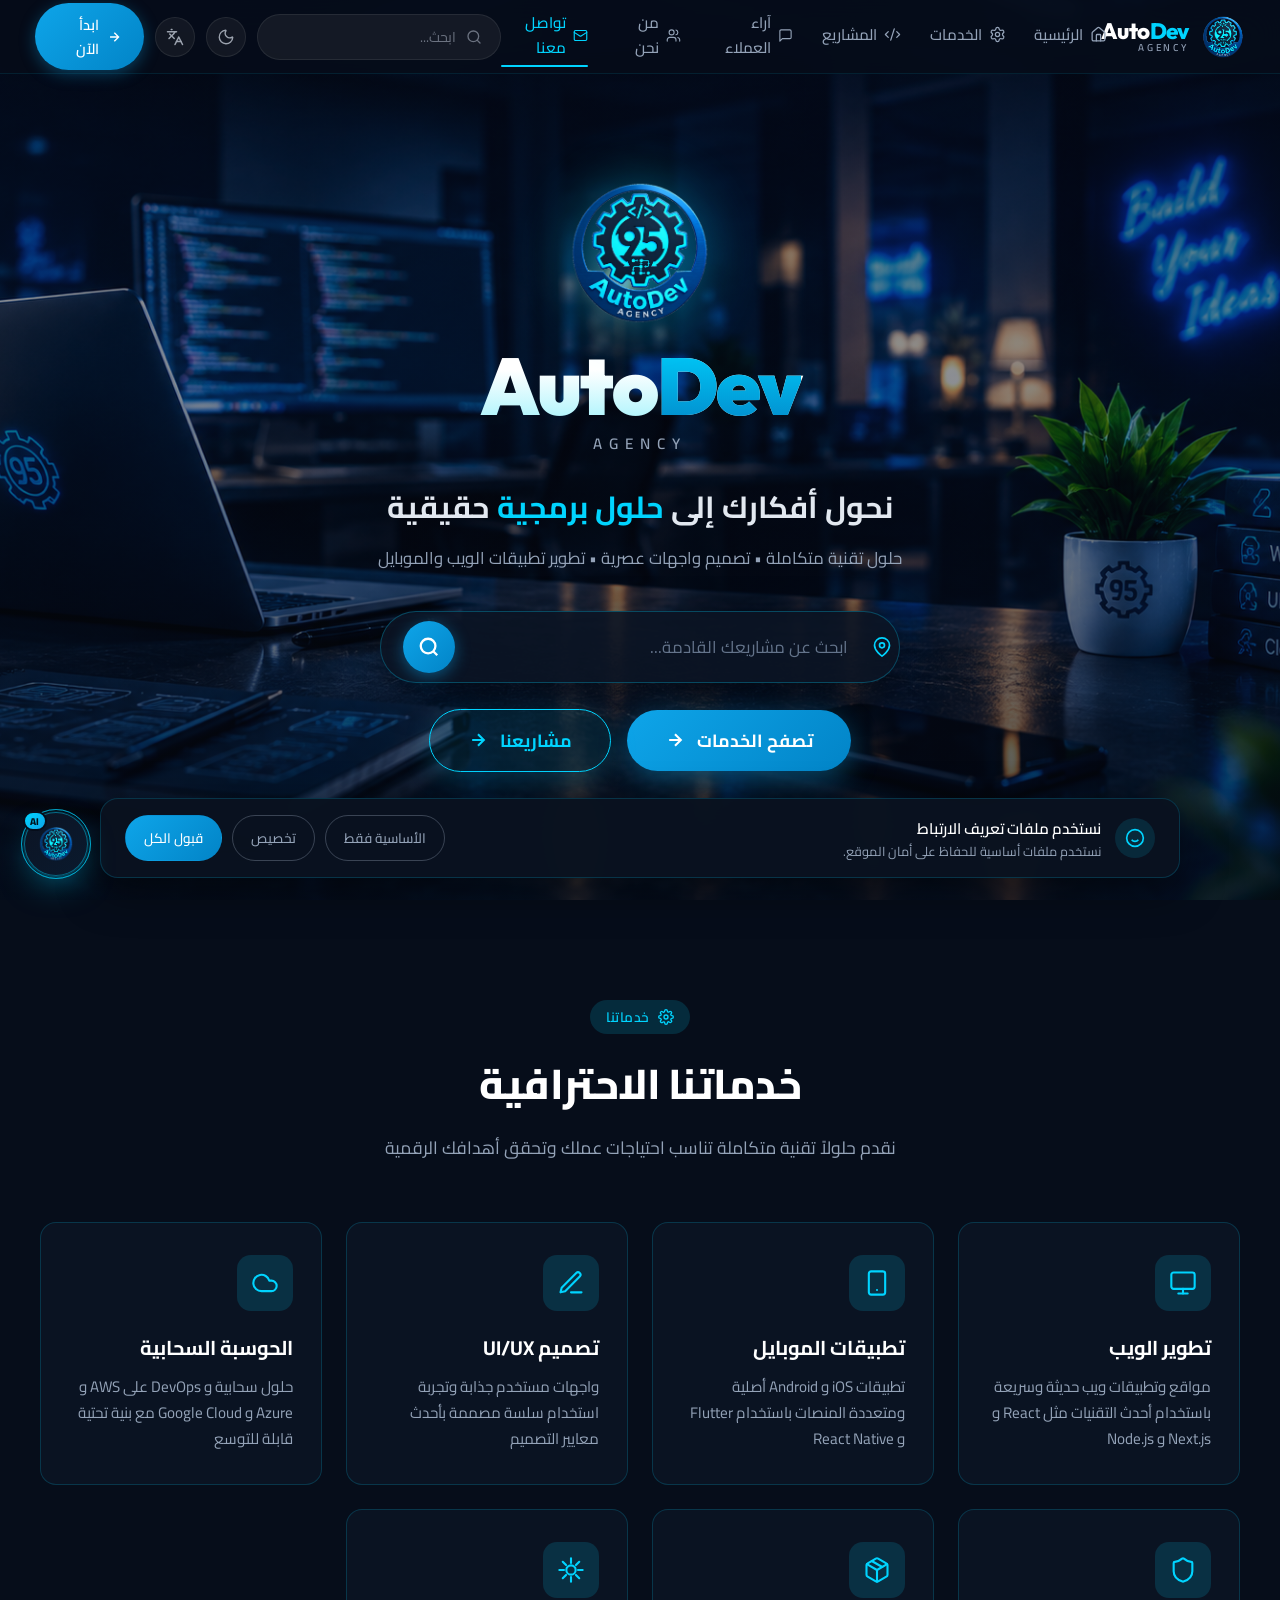
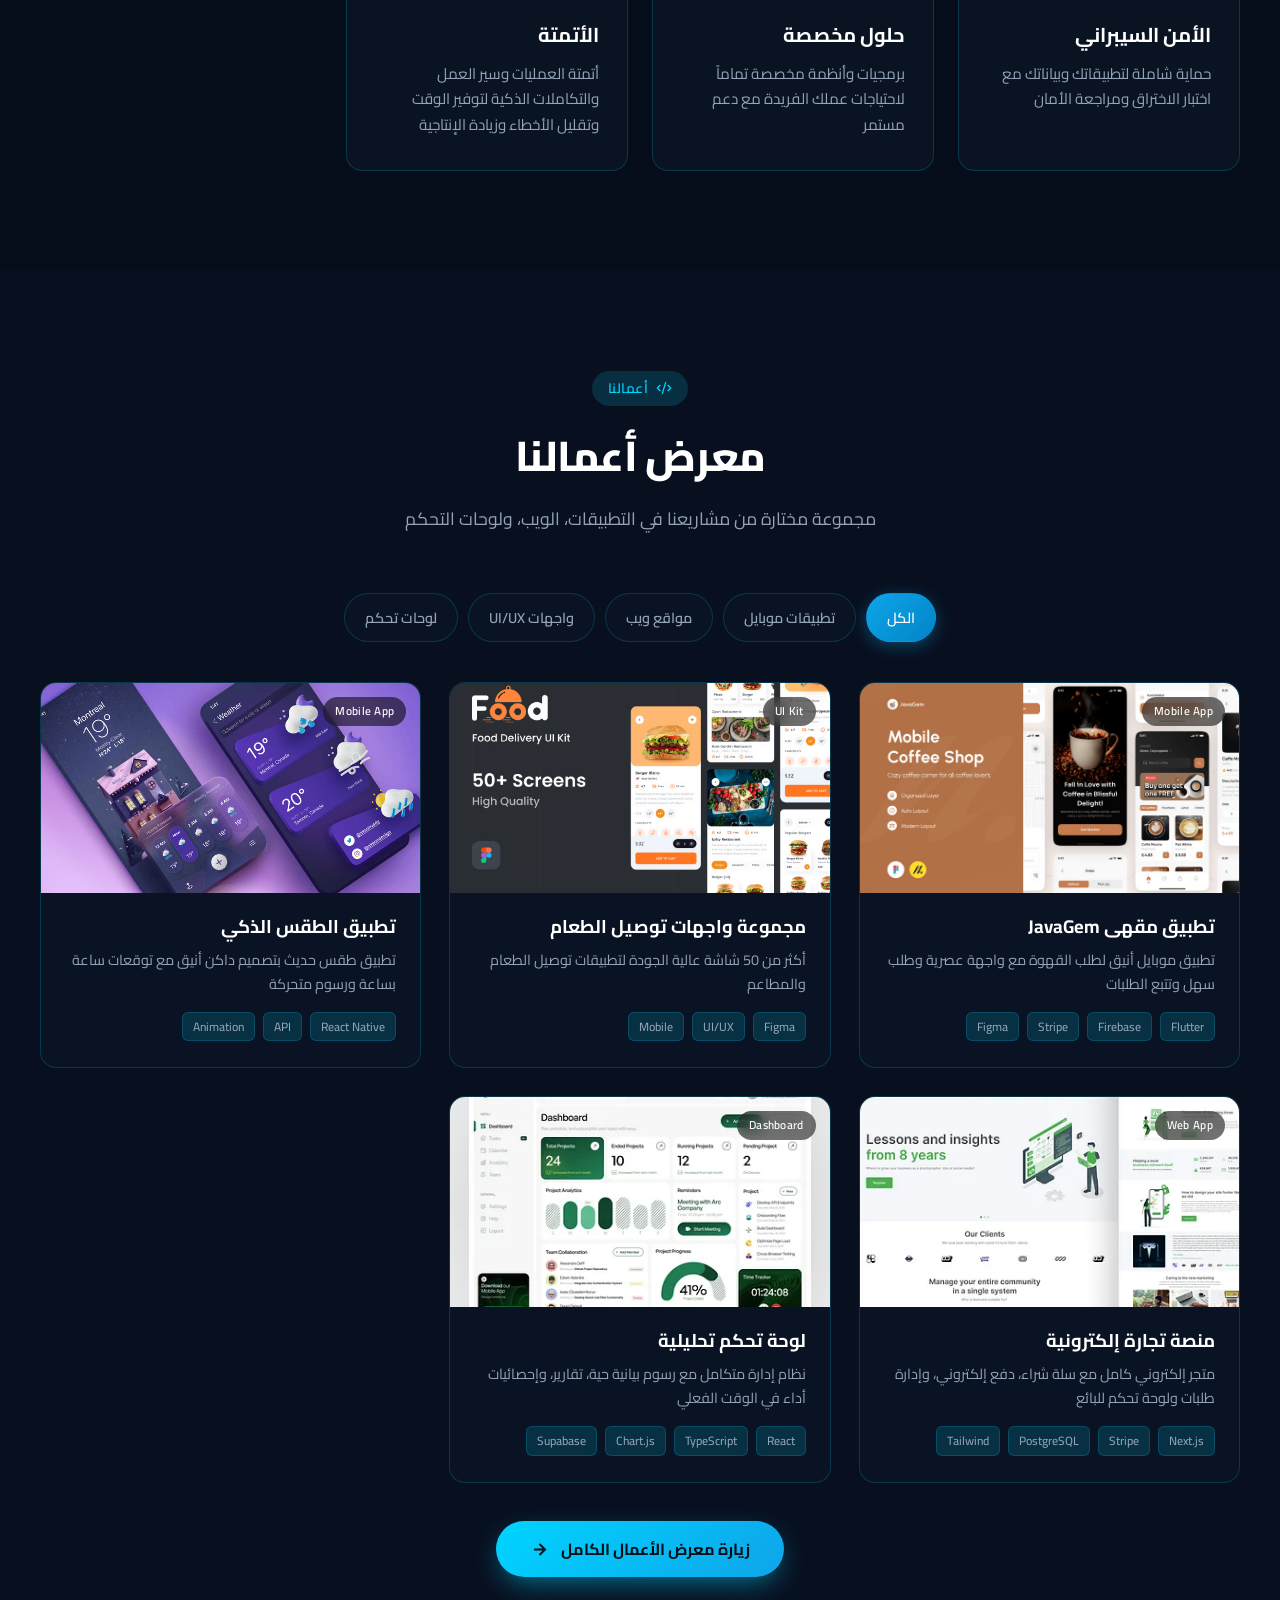
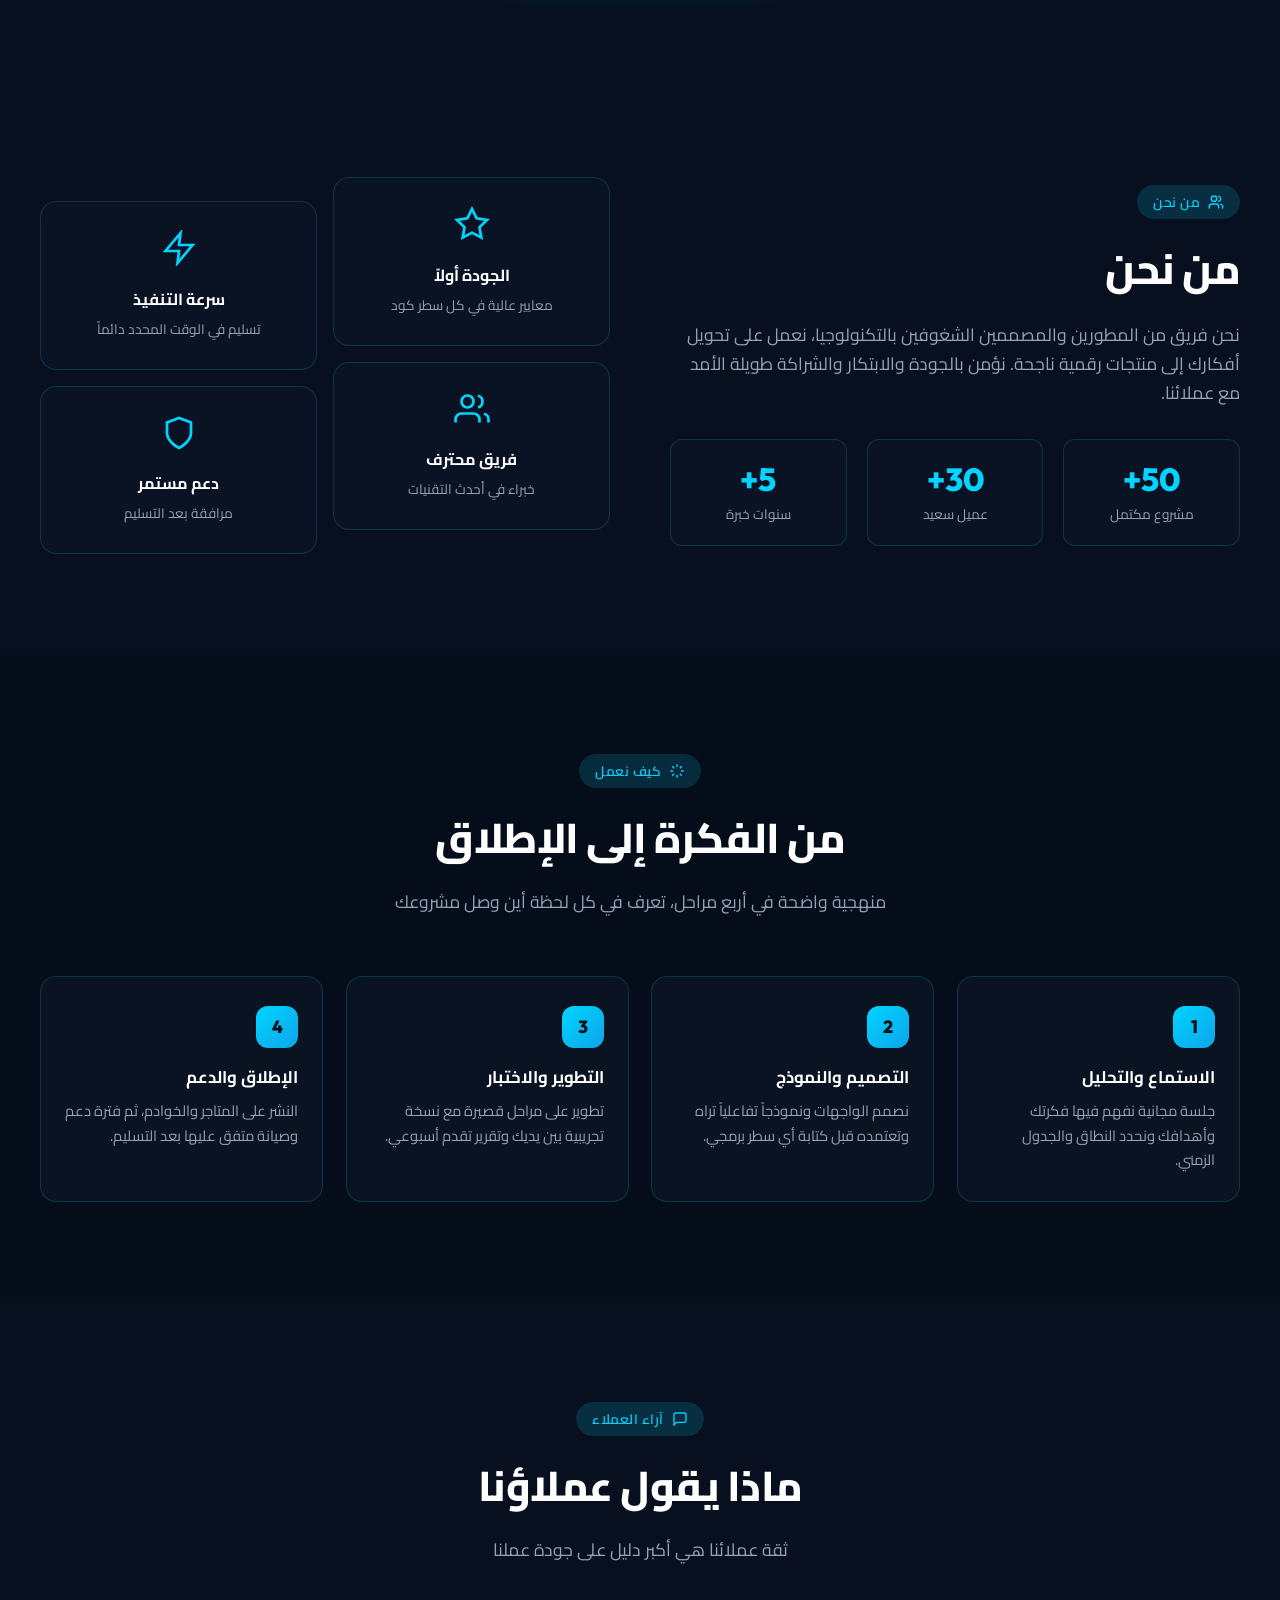
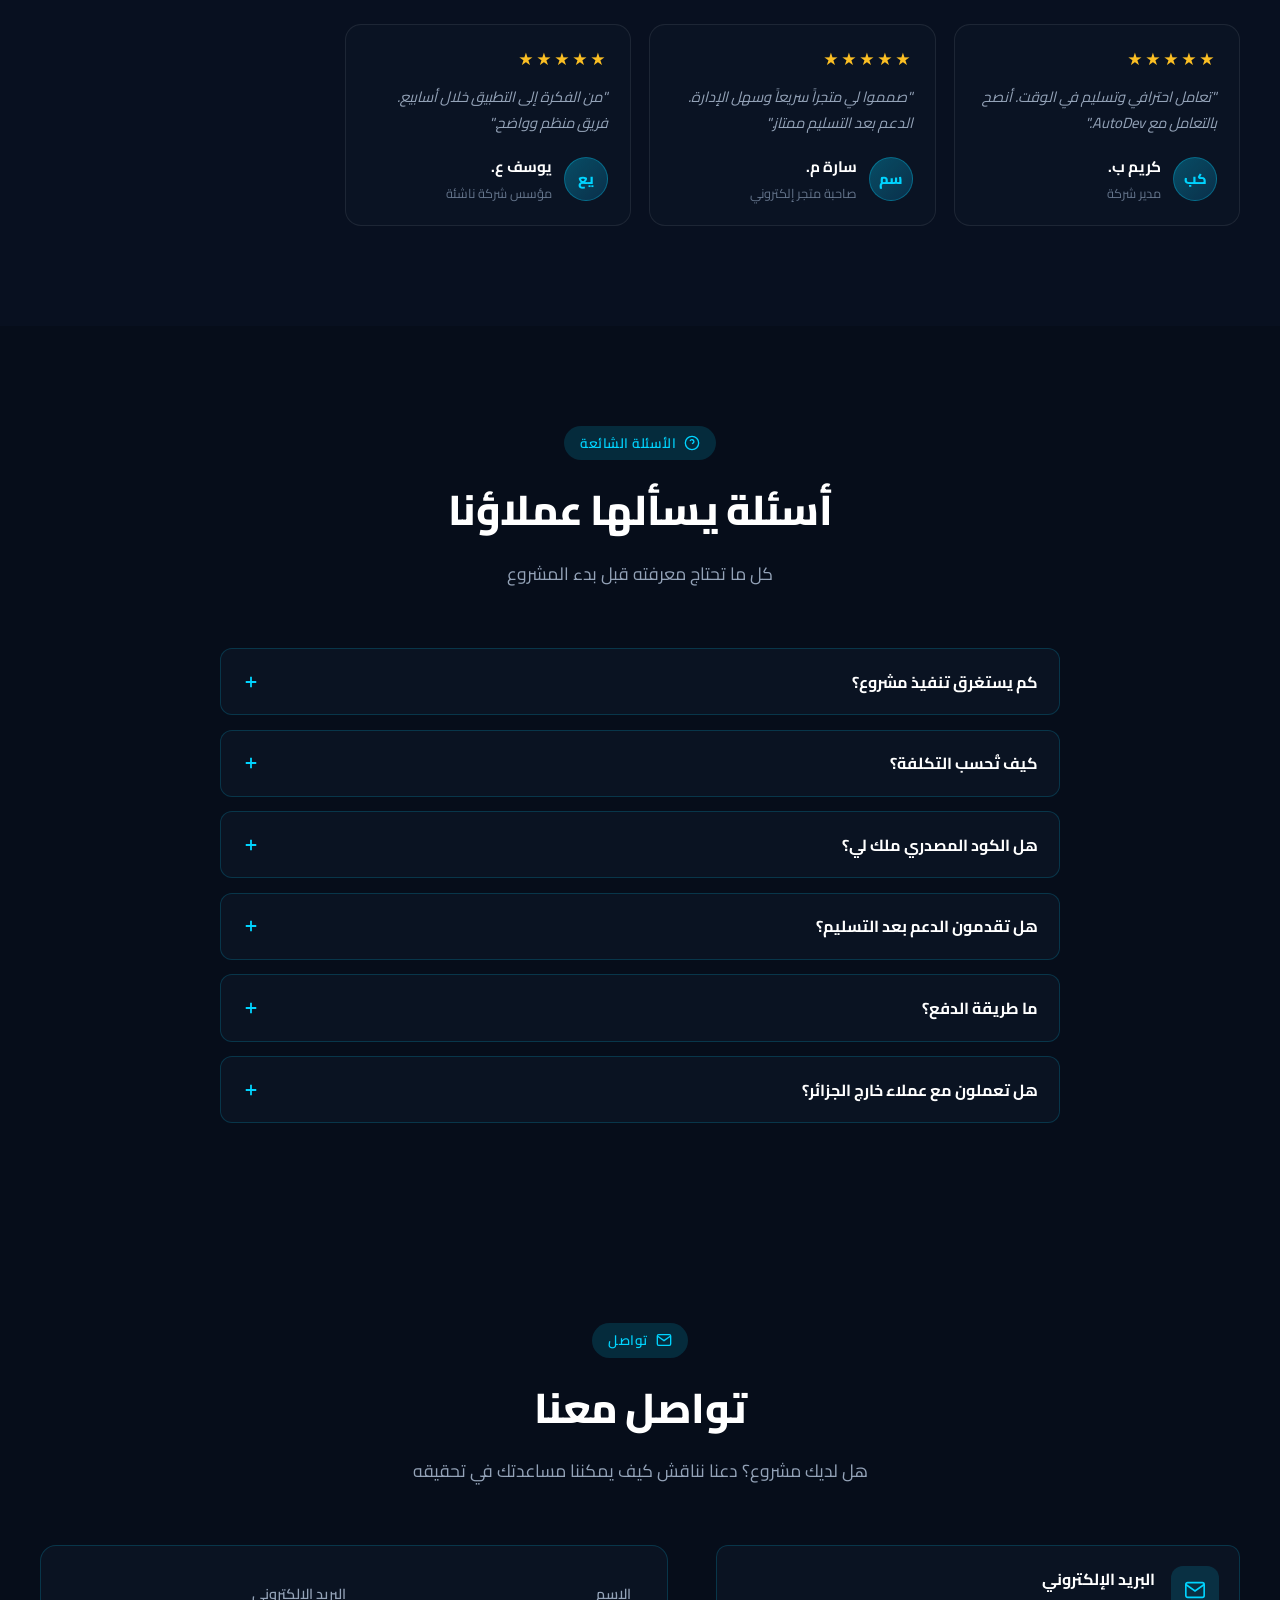
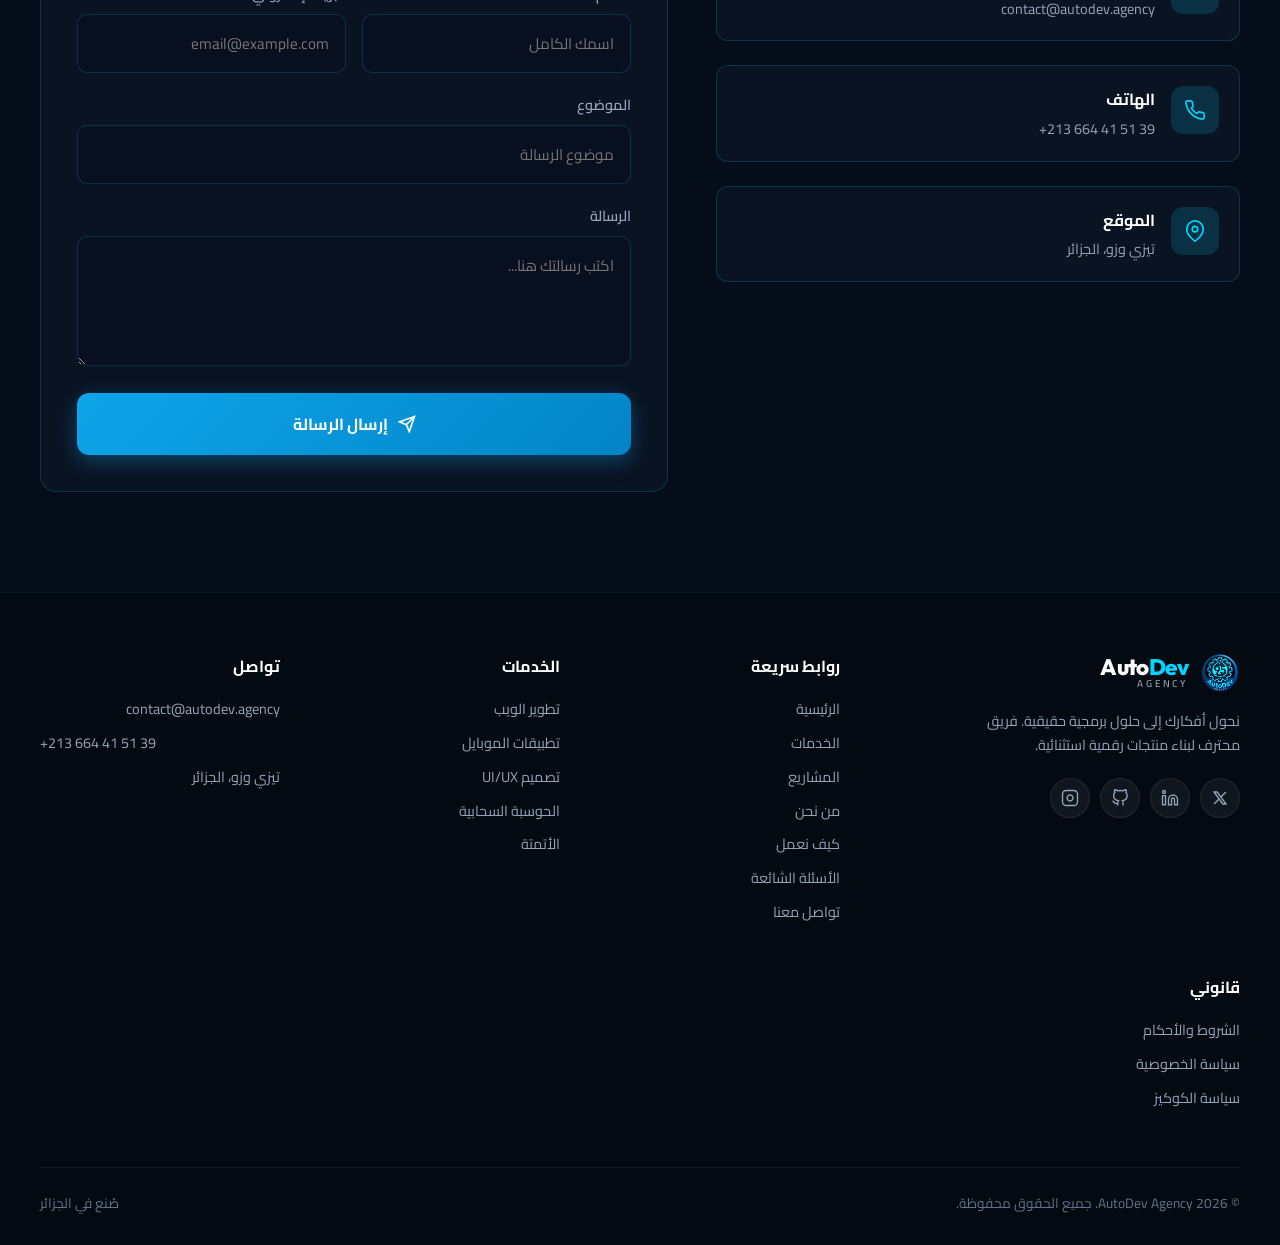
==== commit e2bbb054: "Add files via upload" ====
--- a/index.html
+++ b/index.html
@@ -909,6 +909,7 @@
       display: grid;
       grid-template-columns: 1fr 1fr;
       gap: 16px;
+      align-items: start;
     }
     .about-box {
       background: var(--bg-card);
@@ -3061,6 +3062,7 @@
         step2_t: 'التصميم والنموذج', step2_d: 'نصمم الواجهات ونموذجاً تفاعلياً تراه وتعتمده قبل كتابة أي سطر برمجي.',
         step3_t: 'التطوير والاختبار', step3_d: 'تطوير على مراحل قصيرة مع نسخة تجريبية بين يديك وتقرير تقدم أسبوعي.',
         step4_t: 'الإطلاق والدعم', step4_d: 'النشر على المتاجر والخوادم، ثم فترة دعم وصيانة متفق عليها بعد التسليم.',
+        testimonials_badge: 'آراء العملاء', testimonials_title: 'ماذا يقول عملاؤنا', testimonials_sub: 'ثقة عملائنا هي أكبر دليل على جودة عملنا',
         faq_badge: 'الأسئلة الشائعة', faq_title: 'أسئلة يسألها عملاؤنا', faq_desc: 'كل ما تحتاج معرفته قبل بدء المشروع',
         faq_q1: 'كم يستغرق تنفيذ مشروع؟', faq_a1: 'موقع تعريفي من أسبوع إلى ثلاثة أسابيع، وتطبيق موبايل متوسط من 6 إلى 12 أسبوعاً. نعطيك جدولاً زمنياً دقيقاً بعد جلسة التحليل.',
         faq_q2: 'كيف تُحسب التكلفة؟', faq_a2: 'حسب نطاق العمل وعدد الشاشات والتكاملات المطلوبة. نرسل عرض سعر ثابتاً ومفصلاً قبل البدء، بدون تكاليف مخفية.',
@@ -3138,6 +3140,7 @@
         step2_t: 'Design & maquette', step2_d: 'Interfaces et prototype interactif que vous validez avant la moindre ligne de code.',
         step3_t: 'Développement & tests', step3_d: 'Développement par courtes itérations, version de test entre vos mains et rapport hebdomadaire.',
         step4_t: 'Lancement & support', step4_d: 'Publication sur les stores et serveurs, puis une période de maintenance convenue.',
+        testimonials_badge: 'Témoignages', testimonials_title: 'Ce que disent nos clients', testimonials_sub: 'La confiance de nos clients est notre meilleure preuve de qualité',
         faq_badge: 'FAQ', faq_title: 'Questions fréquentes', faq_desc: 'Tout ce qu\'il faut savoir avant de démarrer',
         faq_q1: 'Combien de temps dure un projet ?', faq_a1: 'Un site vitrine : 1 à 3 semaines. Une application mobile moyenne : 6 à 12 semaines. Un calendrier précis vous est remis après l\'analyse.',
         faq_q2: 'Comment est calculé le prix ?', faq_a2: 'Selon le périmètre, le nombre d\'écrans et les intégrations. Vous recevez un devis fixe et détaillé avant le démarrage, sans frais cachés.',
@@ -3215,6 +3218,7 @@
         step2_t: 'Design & prototype', step2_d: 'Interfaces and an interactive prototype you approve before a single line of code.',
         step3_t: 'Build & test', step3_d: 'Short development cycles, a test build in your hands, and a weekly progress report.',
         step4_t: 'Launch & support', step4_d: 'Publishing to stores and servers, then an agreed support and maintenance period.',
+        testimonials_badge: 'Testimonials', testimonials_title: 'What our clients say', testimonials_sub: 'Our clients’ trust is the strongest proof of our work quality',
         faq_badge: 'FAQ', faq_title: 'Questions clients ask', faq_desc: 'What you need to know before starting a project',
         faq_q1: 'How long does a project take?', faq_a1: 'A marketing site takes 1–3 weeks; a mid-sized mobile app 6–12 weeks. You get an exact timeline after the analysis session.',
         faq_q2: 'How is the price calculated?', faq_a2: 'Based on scope, number of screens and required integrations. You get a fixed, itemised quote before we start — no hidden costs.',
@@ -4286,6 +4290,7 @@
   else render();
   // re-render on language change if site exposes event
   document.addEventListener('autodev:lang', render);
+  document.addEventListener('autodev-lang-changed', render);
 })();
 </script>
 
